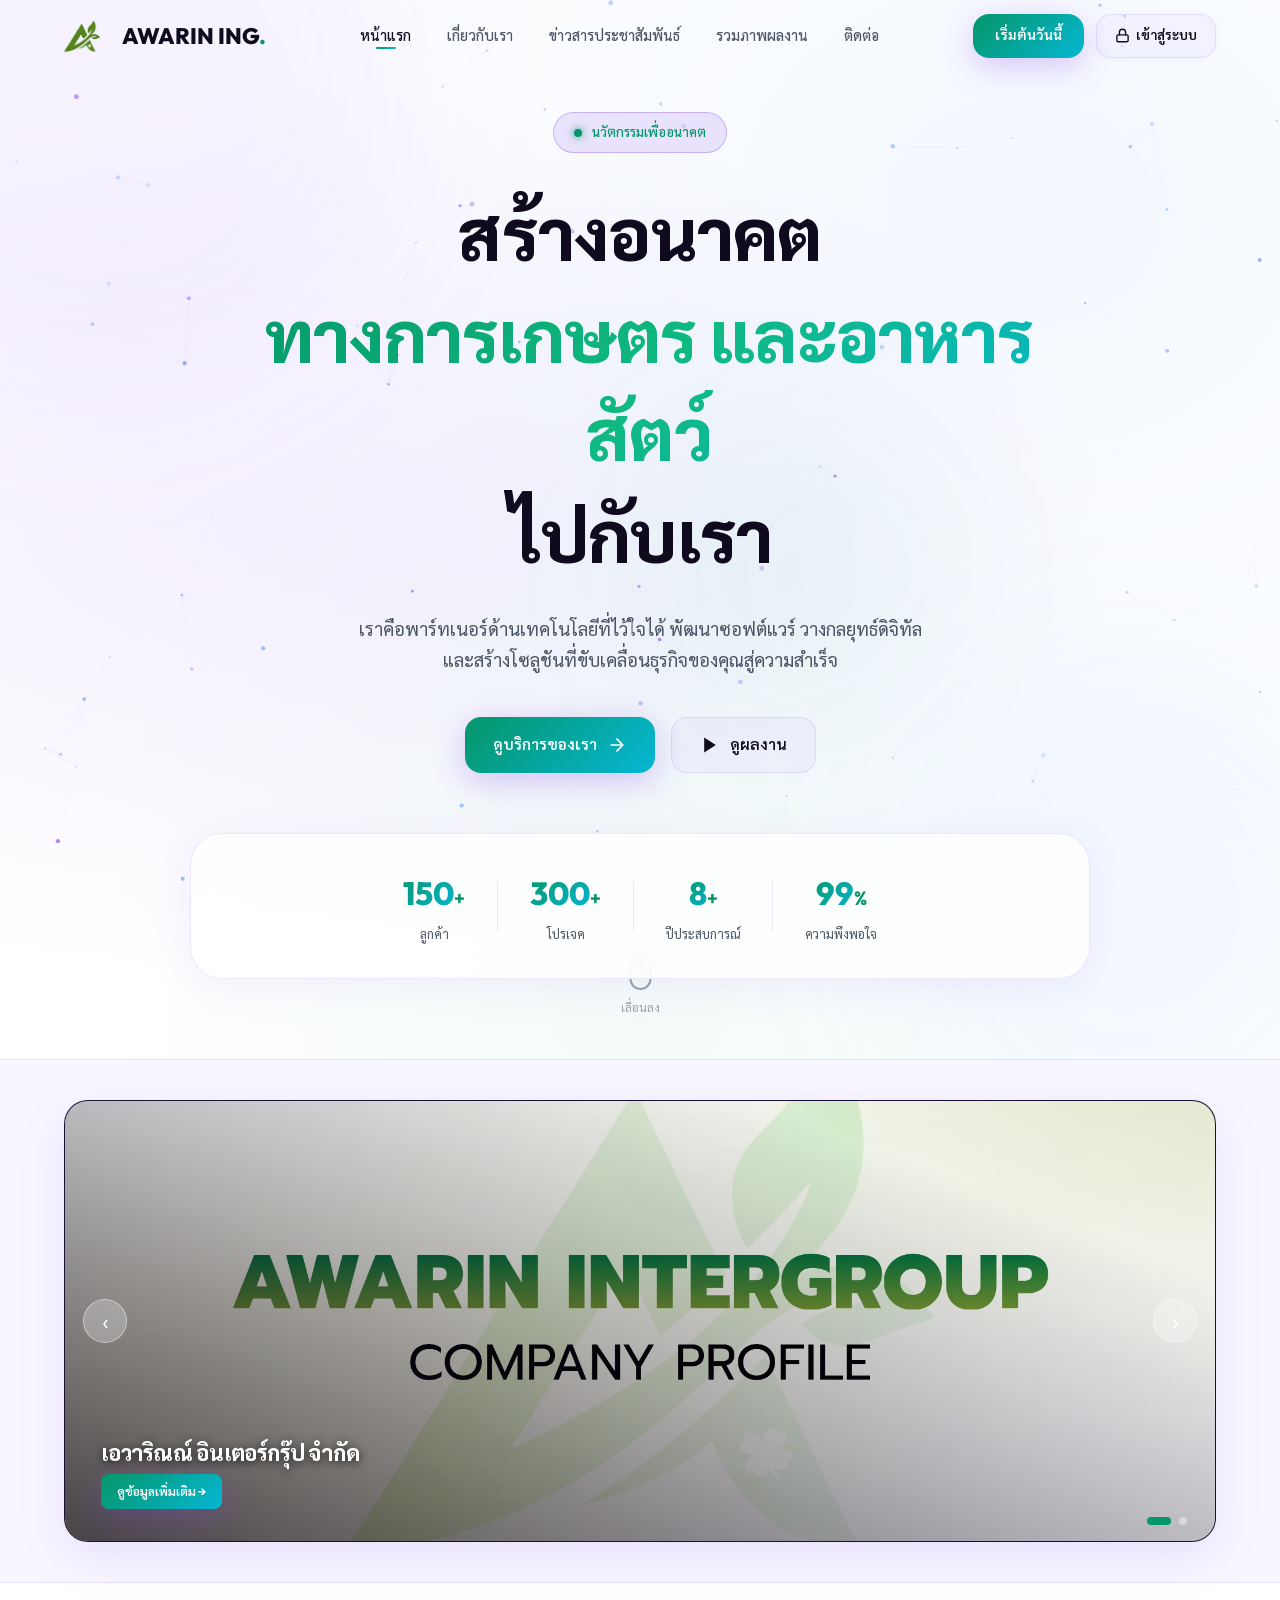
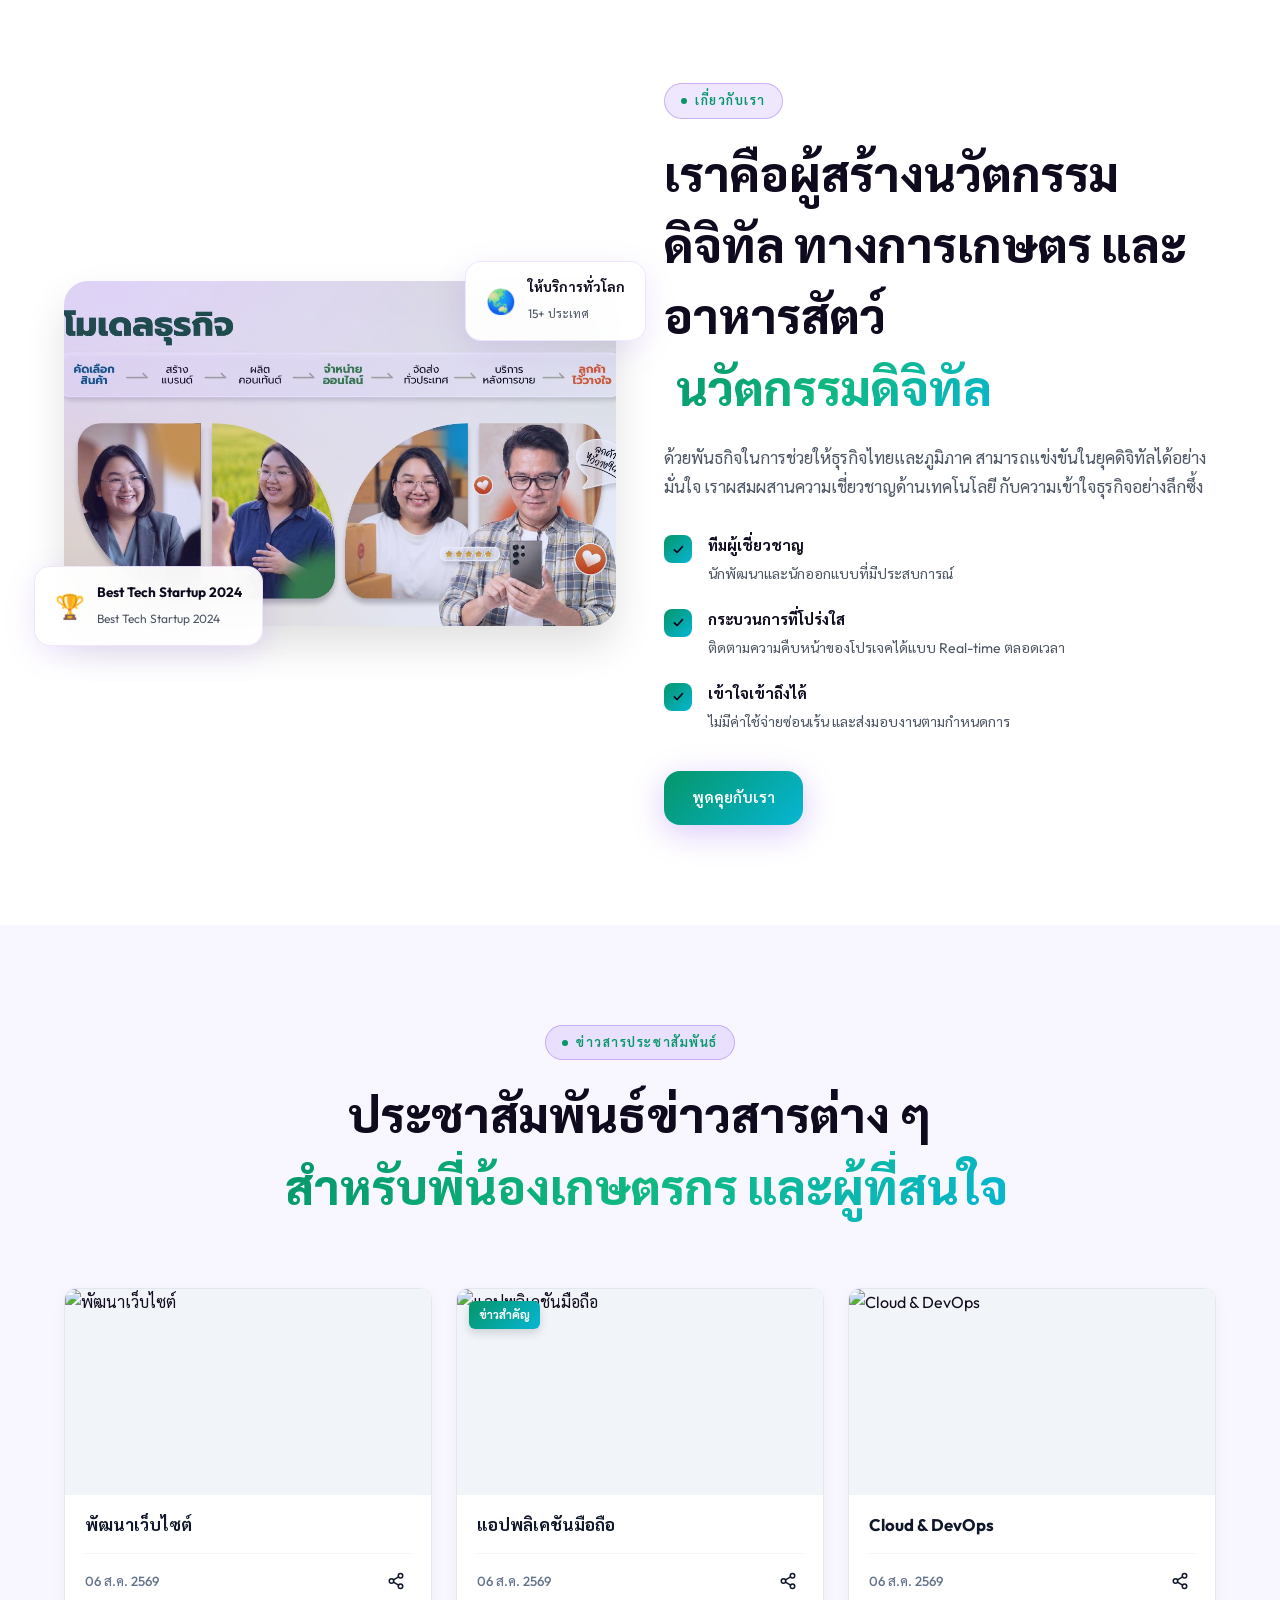
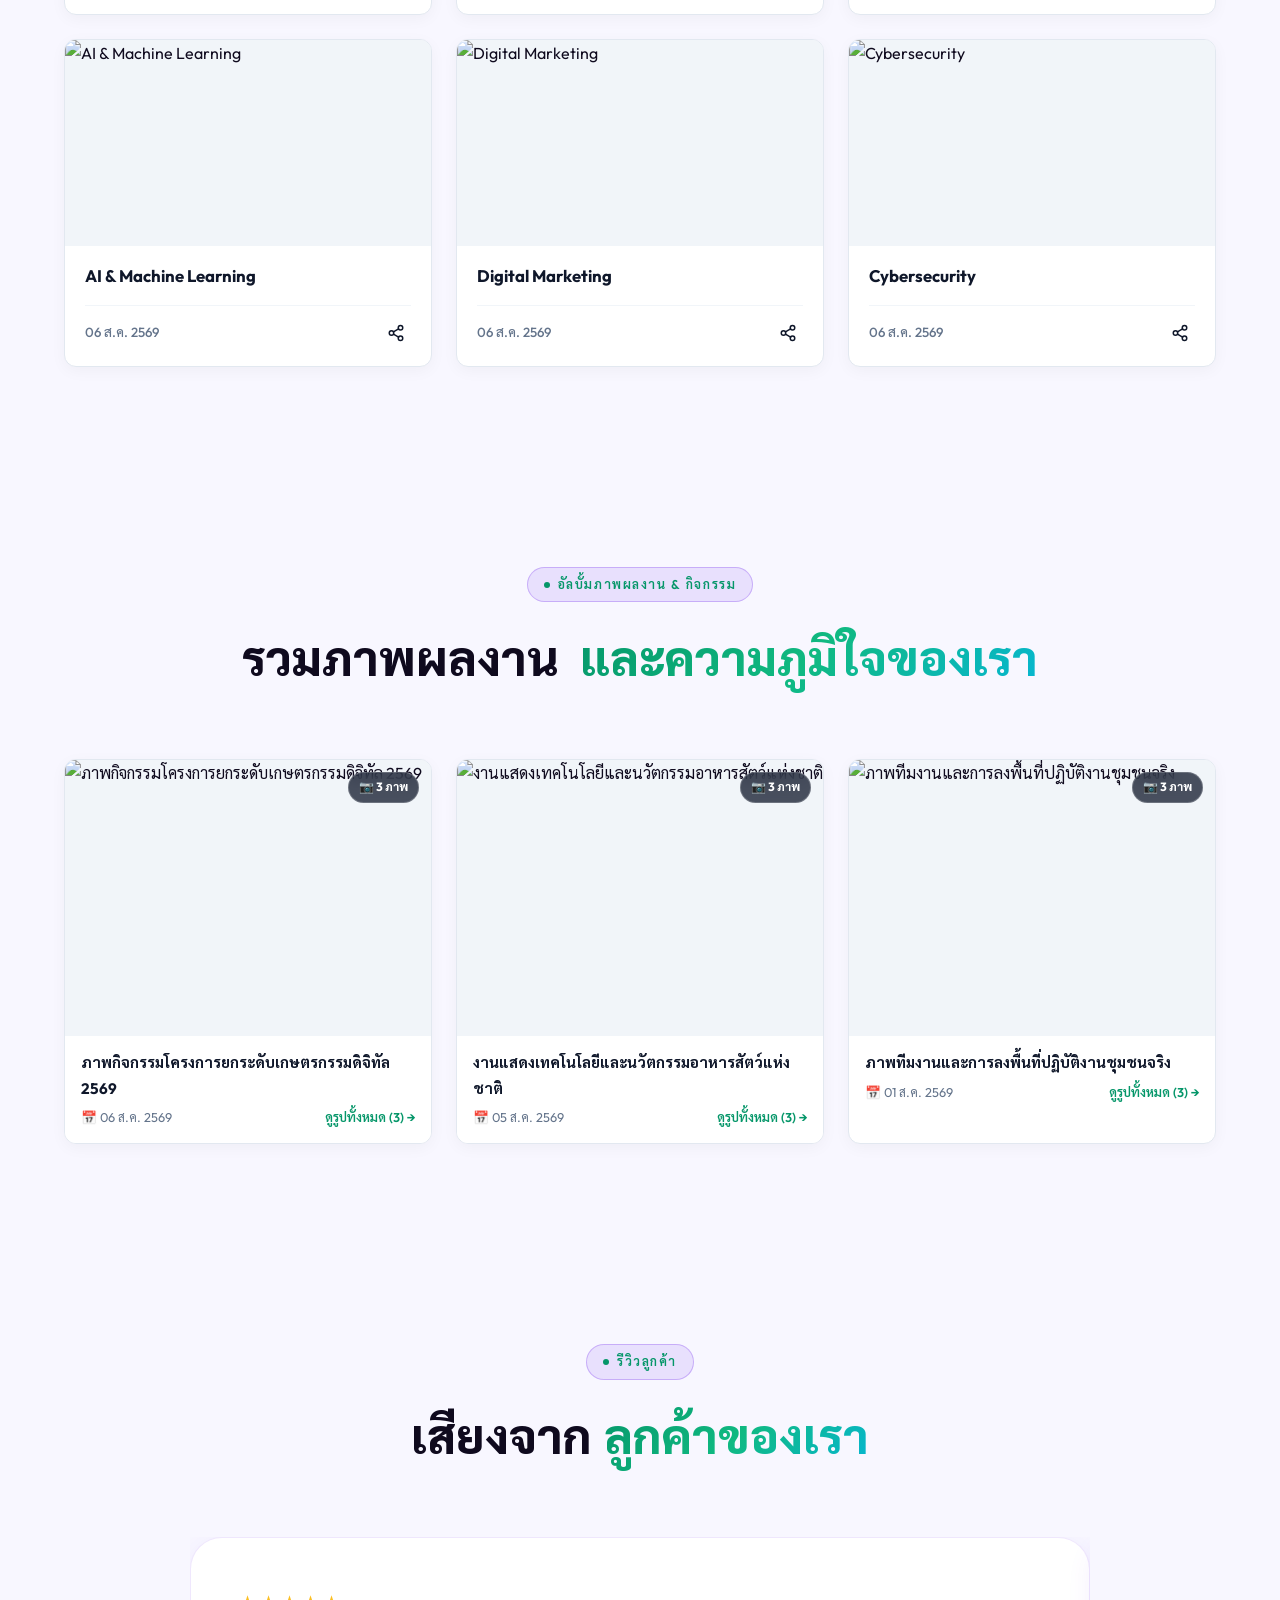
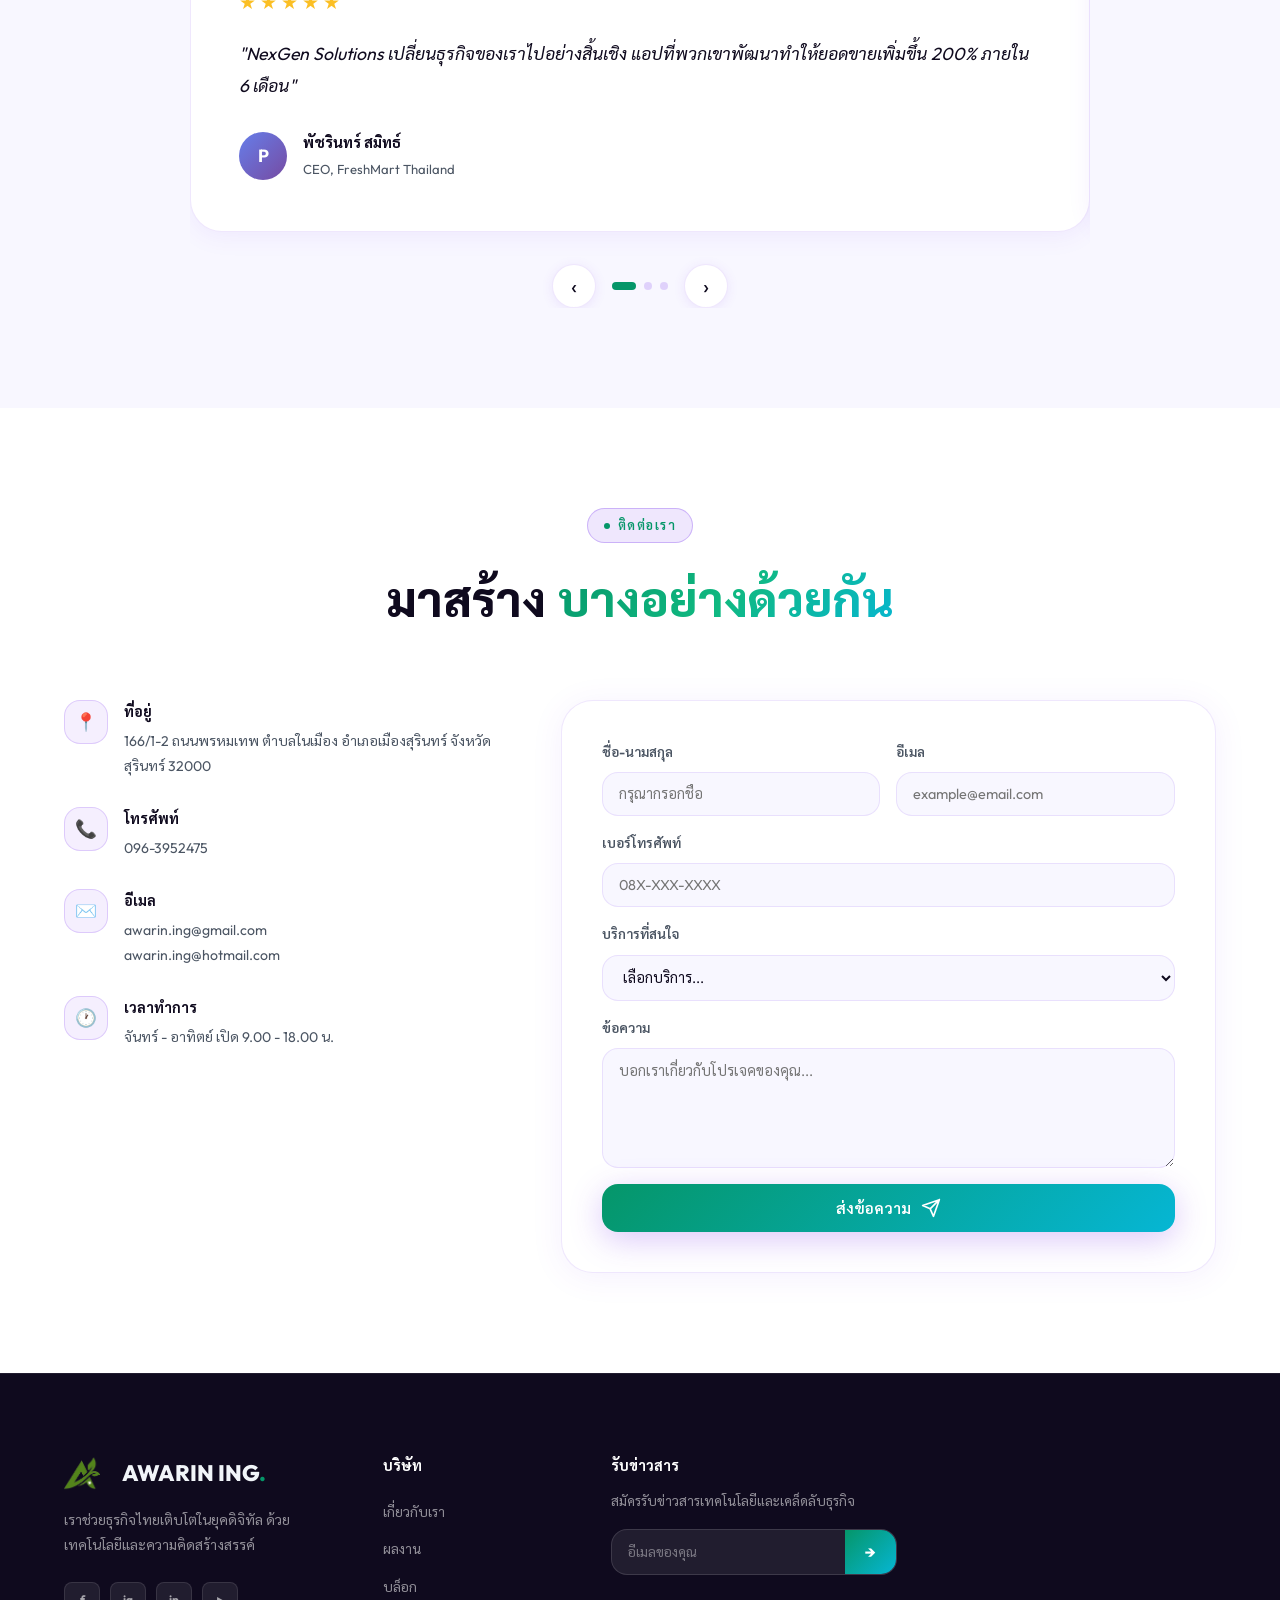
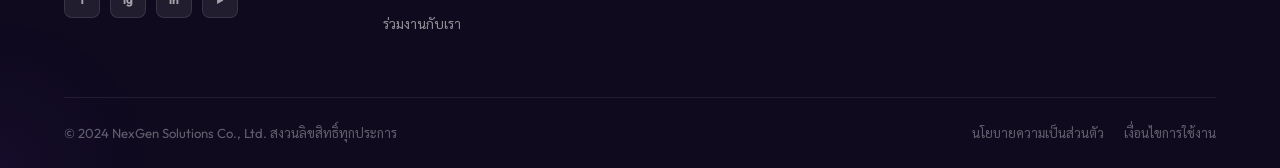
==== index.html @ ec27c539 "Support multi-photo album view on click with responsive grid and full-screen slider lightbox" ====
<!DOCTYPE html>
<html lang="th">
<head>
  <meta charset="UTF-8" />
  <meta name="viewport" content="width=device-width, initial-scale=1.0" />
  <title>NexGen Solutions | บริษัทเทคโนโลยีชั้นนำ</title>
  <meta name="description" content="NexGen Solutions — บริษัทเทคโนโลยีที่ให้บริการพัฒนาซอฟต์แวร์ ดิจิทัลมาร์เก็ตติง และโซลูชันครบวงจร" />
  <link rel="preconnect" href="https://fonts.googleapis.com">
  <link href="https://fonts.googleapis.com/css2?family=Outfit:wght@300;400;500;600;700;800;900&family=Sarabun:wght@300;400;500;600;700&display=swap" rel="stylesheet">
  <link rel="stylesheet" href="style.css" />
</head>
<body>

  <!-- ===== NAVBAR ===== -->
  <nav id="navbar" class="navbar">
    <div class="nav-container">
      <a href="#home" class="nav-logo">
        <div class="logo-icon">
          <svg viewBox="0 0 40 40" fill="none" xmlns="http://www.w3.org/2000/svg">
            <polygon points="20,2 38,11 38,29 20,38 2,29 2,11" fill="url(#logoGrad)" />
            <text x="20" y="26" text-anchor="middle" fill="white" font-size="16" font-weight="bold" font-family="Outfit">N</text>
            <defs>
              <linearGradient id="logoGrad" x1="0" y1="0" x2="1" y2="1">
                <stop offset="0%" stop-color="#7c3aed"/>
                <stop offset="100%" stop-color="#3b82f6"/>
              </linearGradient>
            </defs>
          </svg>
        </div>
        <span class="logo-text">AWARIN ING<span class="logo-accent">.</span></span>
      </a>

      <ul class="nav-links" id="navLinks">
        <li><a href="#home" class="nav-link active">หน้าแรก</a></li>
        <li><a href="#about" class="nav-link">เกี่ยวกับเรา</a></li>
        <li><a href="#services" class="nav-link">ข่าวสารประชาสัมพันธ์</a></li>
        <li><a href="#gallery" class="nav-link">รวมภาพผลงาน</a></li>
        <li><a href="#contact" class="nav-link">ติดต่อ</a></li>
      </ul>

      <div class="nav-actions">
        <a href="#contact" class="nav-cta">เริ่มต้นวันนี้</a>
        <a href="admin/login.html" class="nav-admin-btn" title="เข้าสู่ระบบหลังบ้าน">
          <svg width="15" height="15" viewBox="0 0 24 24" fill="none" stroke="currentColor" stroke-width="2.2" stroke-linecap="round" stroke-linejoin="round"><rect x="3" y="11" width="18" height="11" rx="2" ry="2"></rect><path d="M7 11V7a5 5 0 0 1 10 0v4"></path></svg>
          <span>เข้าสู่ระบบ</span>
        </a>
        <button class="hamburger" id="hamburger" aria-label="เมนู">
          <span></span><span></span><span></span>
        </button>
      </div>
    </div>
  </nav>

  <!-- ===== HERO ===== -->
  <section id="home" class="hero">
    <div class="hero-bg">
      <div class="orb orb-1"></div>
      <div class="orb orb-2"></div>
      <div class="orb orb-3"></div>
      <canvas id="particleCanvas"></canvas>
    </div>
    <div class="hero-content">
      <div class="hero-badge">
        <span class="badge-dot"></span>
        <span>นวัตกรรมเพื่ออนาคต</span>
      </div>
      <h1 class="hero-title">
        สร้างอนาคต<br/>
        <span class="gradient-text">ทางการเกษตร และอาหารสัตว์</span><br/>
        ไปกับเรา
      </h1>
      <p class="hero-subtitle">
        เราคือบริษัทจัดจำหน่ายผลิตภัณฑ์และผลิตผลทางการเกษตร และอาหารสัตว์ การวางกลยุทธ์ดิจิทัล<br/>
        และสร้างโซลูชันที่ขับเคลื่อนสู่ความสำเร็จ
      </p>
      <div class="hero-actions">
        <a href="#services" class="btn btn-primary">
          <span>ดูบริการของเรา</span>
          <svg width="20" height="20" viewBox="0 0 24 24" fill="none"><path d="M5 12h14M12 5l7 7-7 7" stroke="currentColor" stroke-width="2" stroke-linecap="round" stroke-linejoin="round"/></svg>
        </a>
        <a href="#portfolio" class="btn btn-ghost">
          <svg width="20" height="20" viewBox="0 0 24 24" fill="none"><polygon points="5 3 19 12 5 21 5 3" fill="currentColor"/></svg>
          <span>ดูผลงาน</span>
        </a>
      </div>
      <div class="hero-stats">
        <div class="stat">
          <span class="stat-num" data-target="150">0</span><span class="stat-unit">+</span>
          <span class="stat-label">ลูกค้า</span>
        </div>
        <div class="stat-divider"></div>
        <div class="stat">
          <span class="stat-num" data-target="300">0</span><span class="stat-unit">+</span>
          <span class="stat-label">โปรเจค</span>
        </div>
        <div class="stat-divider"></div>
        <div class="stat">
          <span class="stat-num" data-target="8">0</span><span class="stat-unit">+</span>
          <span class="stat-label">ปีประสบการณ์</span>
        </div>
        <div class="stat-divider"></div>
        <div class="stat">
          <span class="stat-num" data-target="99">0</span><span class="stat-unit">%</span>
          <span class="stat-label">ความพึงพอใจ</span>
        </div>
      </div>
    </div>
    <div class="hero-scroll">
      <div class="scroll-mouse">
        <div class="scroll-wheel"></div>
      </div>
      <span>เลื่อนลง</span>
    </div>
  </section>

  <!-- ===== FULL 1-COLUMN BANNER SLIDER ===== -->
  <section class="banner-slider-section" id="bannerSliderSection">
    <div class="container">
      <div class="banner-slider-wrapper">
        <div class="banner-slider-track" id="mainBannerTrack">
          <!-- Slide 1 -->
          <div class="banner-slide-item">
            <img src="tech_banner_1.jpg" alt="AI & Cloud Solutions" class="banner-slide-bg" />
            <div class="banner-slide-overlay"></div>
            <div class="banner-slide-content">
              <div class="banner-slide-badge">⚡ Highlight Solution</div>
              <h2 class="banner-slide-title">โซลูชันระบบ AI & Cloud สำหรับองค์กร</h2>
              <p class="banner-slide-desc">ยกระดับการทำงานและเพิ่มประสิทธิภาพธุรกิจยุคใหม่ ด้วยนวัตกรรมที่เหนือกว่า</p>
              <a href="#services" class="btn btn-primary">ดูข้อมูลเพิ่มเติม →</a>
            </div>
          </div>
          <!-- Slide 2 -->
          <div class="banner-slide-item">
            <img src="tech_banner_2.jpg" alt="Web & Mobile Application" class="banner-slide-bg" />
            <div class="banner-slide-overlay"></div>
            <div class="banner-slide-content">
              <div class="banner-slide-badge">🚀 Next-Gen Tech</div>
              <h2 class="banner-slide-title">พัฒนา Web & Mobile App ครบวงจร</h2>
              <p class="banner-slide-desc">ตอบโจทย์ทุกอุตสาหกรรม ส่งมอบงานตรงเวลา ปลอดภัย และเสถียรสูงสุด</p>
              <a href="#portfolio" class="btn btn-primary">ดูผลงานของเรา →</a>
            </div>
          </div>
        </div>

        <!-- Navigation Controls -->
        <button class="banner-arrow prev" id="bannerPrevBtn" aria-label="Previous">‹</button>
        <button class="banner-arrow next" id="bannerNextBtn" aria-label="Next">›</button>

        <!-- Pagination Dots -->
        <div class="banner-dots" id="bannerDots"></div>
      </div>
    </div>
  </section>

  <!-- ===== ABOUT ===== -->
  <section id="about" class="about section">
    <div class="container">
      <div class="about-grid">
        <div class="about-image-wrap" data-aos="fade-right">
          <div class="about-img-container">
            <img src="about_team.jpg" alt="ทีมงาน NexGen Solutions" class="about-img" />
            <div class="about-img-overlay"></div>
          </div>
          <div class="about-card about-card-1">
            <div class="about-card-icon">🏆</div>
            <div>
              <strong>รางวัลชนะเลิศ</strong>
              <span>Best Tech Startup 2024</span>
            </div>
          </div>
          <div class="about-card about-card-2">
            <div class="about-card-icon">🌏</div>
            <div>
              <strong>ให้บริการทั่วโลก</strong>
              <span>15+ ประเทศ</span>
            </div>
          </div>
        </div>
        <div class="about-content" data-aos="fade-left">
          <div class="section-tag">เกี่ยวกับเรา</div>
          <h2 class="section-title">เราคือผู้สร้างนวัตกรรมดิจิทัล ทางการเกษตร และอาหารสัตว์<br/><span class="gradient-text">นวัตกรรมดิจิทัล</span></h2>
          <p class="about-desc">
            ด้วยพันธกิจในการช่วยให้ธุรกิจไทยและภูมิภาค สามารถแข่งขันในยุคดิจิทัลได้อย่างมั่นใจ เราผสมผสานความเชี่ยวชาญด้านเทคโนโลยี กับความเข้าใจธุรกิจอย่างลึกซึ้ง
          </p>
          <div class="about-features">
            <div class="feature-item">
              <div class="feature-icon">✓</div>
              <div>
                <strong>ทีมผู้เชี่ยวชาญระดับโลก</strong>
                <p>นักพัฒนาและนักออกแบบที่มีประสบการณ์จากบริษัทชั้นนำ</p>
              </div>
            </div>
            <div class="feature-item">
              <div class="feature-icon">✓</div>
              <div>
                <strong>กระบวนการที่โปร่งใส</strong>
                <p>ติดตามความคืบหน้าของโปรเจคได้แบบ Real-time ตลอดเวลา</p>
              </div>
            </div>
            <div class="feature-item">
              <div class="feature-icon">✓</div>
              <div>
                <strong>ส่งงานตรงเวลา</strong>
                <p>ไม่มีค่าใช้จ่ายซ่อนเร้น และส่งมอบงานตามกำหนดการ</p>
              </div>
            </div>
          </div>
          <a href="#contact" class="btn btn-primary">พูดคุยกับเรา</a>
        </div>
      </div>
    </div>
  </section>

  <!-- ===== SERVICES ===== -->
  <section id="services" class="services section">
    <div class="container">
      <div class="section-header" data-aos="fade-up">
        <div class="section-tag">ข่าวสารประชาสัมพันธ์</div>
        <h2 class="section-title">ประชาสัมพันธ์ข่าวสารต่าง ๆ <br/><span class="gradient-text">สำหรับพี่น้องเกษตรกร และผู้ที่สนใจ</span></h2>
      </div>
      <div class="services-grid">
        <div class="service-card" data-aos="fade-up" data-delay="0">
          <div class="service-icon-wrap" style="--clr: #7c3aed">
            <svg width="32" height="32" viewBox="0 0 24 24" fill="none"><rect x="2" y="3" width="20" height="14" rx="2" stroke="currentColor" stroke-width="2"/><path d="M8 21h8M12 17v4" stroke="currentColor" stroke-width="2" stroke-linecap="round"/></svg>
          </div>
          <h3>พัฒนาเว็บไซต์</h3>
          <p>ออกแบบและพัฒนาเว็บไซต์ที่สวยงาม รวดเร็ว และใช้งานง่าย ด้วยเทคโนโลยีสมัยใหม่</p>
          <ul class="service-list">
            <li>Landing Page / Corporate Website</li>
            <li>E-Commerce Platform</li>
            <li>Web Application</li>
          </ul>
          <div class="service-arrow">→</div>
        </div>

        <div class="service-card featured" data-aos="fade-up" data-delay="100">
          <div class="service-badge">ยอดนิยม</div>
          <div class="service-icon-wrap" style="--clr: #3b82f6">
            <svg width="32" height="32" viewBox="0 0 24 24" fill="none"><rect x="5" y="2" width="14" height="20" rx="2" stroke="currentColor" stroke-width="2"/><path d="M12 18h.01" stroke="currentColor" stroke-width="2" stroke-linecap="round"/></svg>
          </div>
          <h3>แอปพลิเคชันมือถือ</h3>
          <p>พัฒนาแอปบน iOS และ Android ที่มอบประสบการณ์ผู้ใช้ที่ยอดเยี่ยมและน่าประทับใจ</p>
          <ul class="service-list">
            <li>iOS & Android Native</li>
            <li>Cross-Platform (Flutter/React Native)</li>
            <li>UI/UX Design</li>
          </ul>
          <div class="service-arrow">→</div>
        </div>

        <div class="service-card" data-aos="fade-up" data-delay="200">
          <div class="service-icon-wrap" style="--clr: #10b981">
            <svg width="32" height="32" viewBox="0 0 24 24" fill="none"><path d="M12 2L2 7l10 5 10-5-10-5zM2 17l10 5 10-5M2 12l10 5 10-5" stroke="currentColor" stroke-width="2" stroke-linecap="round" stroke-linejoin="round"/></svg>
          </div>
          <h3>Cloud & DevOps</h3>
          <p>บริหารจัดการโครงสร้างพื้นฐานบนคลาวด์ให้ระบบมีความเสถียรและพร้อมรองรับการเติบโต</p>
          <ul class="service-list">
            <li>AWS / Google Cloud / Azure</li>
            <li>CI/CD Pipeline</li>
            <li>Microservices Architecture</li>
          </ul>
          <div class="service-arrow">→</div>
        </div>

        <div class="service-card" data-aos="fade-up" data-delay="300">
          <div class="service-icon-wrap" style="--clr: #f59e0b">
            <svg width="32" height="32" viewBox="0 0 24 24" fill="none"><circle cx="12" cy="12" r="3" stroke="currentColor" stroke-width="2"/><path d="M12 1v4M12 19v4M4.22 4.22l2.83 2.83M16.95 16.95l2.83 2.83M1 12h4M19 12h4M4.22 19.78l2.83-2.83M16.95 7.05l2.83-2.83" stroke="currentColor" stroke-width="2" stroke-linecap="round"/></svg>
          </div>
          <h3>AI & Machine Learning</h3>
          <p>นำ AI มาช่วยยกระดับธุรกิจ ตั้งแต่ Chatbot อัจฉริยะไปจนถึงการวิเคราะห์ข้อมูลเชิงลึก</p>
          <ul class="service-list">
            <li>AI Chatbot & Virtual Assistant</li>
            <li>Predictive Analytics</li>
            <li>Computer Vision</li>
          </ul>
          <div class="service-arrow">→</div>
        </div>

        <div class="service-card" data-aos="fade-up" data-delay="400">
          <div class="service-icon-wrap" style="--clr: #ec4899">
            <svg width="32" height="32" viewBox="0 0 24 24" fill="none"><path d="M22 12h-4l-3 9L9 3l-3 9H2" stroke="currentColor" stroke-width="2" stroke-linecap="round" stroke-linejoin="round"/></svg>
          </div>
          <h3>Digital Marketing</h3>
          <p>วางกลยุทธ์การตลาดดิจิทัลที่ขับเคลื่อนด้วยข้อมูล เพิ่ม Traffic และ Conversion ได้จริง</p>
          <ul class="service-list">
            <li>SEO & SEM</li>
            <li>Social Media Marketing</li>
            <li>Content Strategy</li>
          </ul>
          <div class="service-arrow">→</div>
        </div>

        <div class="service-card" data-aos="fade-up" data-delay="500">
          <div class="service-icon-wrap" style="--clr: #06b6d4">
            <svg width="32" height="32" viewBox="0 0 24 24" fill="none"><path d="M12 22s8-4 8-10V5l-8-3-8 3v7c0 6 8 10 8 10z" stroke="currentColor" stroke-width="2" stroke-linecap="round" stroke-linejoin="round"/></svg>
          </div>
          <h3>Cybersecurity</h3>
          <p>ปกป้องธุรกิจจากภัยคุกคามไซเบอร์ด้วยระบบรักษาความปลอดภัยระดับองค์กร</p>
          <ul class="service-list">
            <li>Security Audit & Penetration Testing</li>
            <li>Data Encryption</li>
            <li>Compliance & Governance</li>
          </ul>
          <div class="service-arrow">→</div>
        </div>
      </div>
    </div>
  </section>

  <!-- ===== GALLERY / รวมภาพผลงาน ===== -->
  <section id="gallery" class="gallery section">
    <div class="container">
      <div class="section-header" data-aos="fade-up">
        <div class="section-tag">อัลบั้มภาพผลงาน & กิจกรรม</div>
        <h2 class="section-title">รวมภาพผลงาน&nbsp;<span class="gradient-text">และความภูมิใจของเรา</span></h2>
      </div>
      <div class="gallery-grid" id="galleryGrid">
        <!-- Dynamically populated from JS -->
      </div>
    </div>
  </section>

  <!-- ===== TESTIMONIALS ===== -->
  <section class="testimonials section">
    <div class="container">
      <div class="section-header" data-aos="fade-up">
        <div class="section-tag">รีวิวลูกค้า</div>
        <h2 class="section-title">เสียงจาก<span class="gradient-text">ลูกค้าของเรา</span></h2>
      </div>
      <div class="testimonials-slider" data-aos="fade-up">
        <div class="testimonial-track" id="testimTrack">
          <div class="testimonial-card">
            <div class="stars">★★★★★</div>
            <p>"NexGen Solutions เปลี่ยนธุรกิจของเราไปอย่างสิ้นเชิง แอปที่พวกเขาพัฒนาทำให้ยอดขายเพิ่มขึ้น 200% ภายใน 6 เดือน"</p>
            <div class="testimonial-author">
              <div class="author-avatar" style="background: linear-gradient(135deg, #667eea, #764ba2)">P</div>
              <div>
                <strong>พัชรินทร์ สมิทธ์</strong>
                <span>CEO, FreshMart Thailand</span>
              </div>
            </div>
          </div>
          <div class="testimonial-card">
            <div class="stars">★★★★★</div>
            <p>"ทีมงานมืออาชีพ เข้าใจความต้องการ ส่งงานตรงเวลา และคุณภาพเกินความคาดหมาย จะกลับมาใช้บริการอีกแน่นอน"</p>
            <div class="testimonial-author">
              <div class="author-avatar" style="background: linear-gradient(135deg, #4facfe, #00f2fe)">ธ</div>
              <div>
                <strong>ธนพล วงศ์สกุล</strong>
                <span>Director, TrueMove H Partner</span>
              </div>
            </div>
          </div>
          <div class="testimonial-card">
            <div class="stars">★★★★★</div>
            <p>"AI System ที่ NexGen ออกแบบให้ช่วยลดต้นทุนการดำเนินงานได้ถึง 40% ผลลัพธ์เกินความคาดหมายมาก"</p>
            <div class="testimonial-author">
              <div class="author-avatar" style="background: linear-gradient(135deg, #43e97b, #38f9d7)">อ</div>
              <div>
                <strong>อรุณรัตน์ ชมพูนุท</strong>
                <span>COO, MediCare Plus</span>
              </div>
            </div>
          </div>
        </div>
        <div class="slider-controls">
          <button class="slider-btn" id="prevBtn" aria-label="ก่อนหน้า">‹</button>
          <div class="slider-dots" id="sliderDots"></div>
          <button class="slider-btn" id="nextBtn" aria-label="ถัดไป">›</button>
        </div>
      </div>
    </div>
  </section>

  <!-- ===== CONTACT ===== -->
  <section id="contact" class="contact section">
    <div class="container">
      <div class="section-header" data-aos="fade-up">
        <div class="section-tag">ติดต่อเรา</div>
        <h2 class="section-title">มาสร้าง<span class="gradient-text">บางอย่างด้วยกัน</span></h2>
      </div>
      <div class="contact-grid">
        <div class="contact-info" data-aos="fade-right">
          <div class="contact-item">
            <div class="contact-icon">📍</div>
            <div>
              <strong>ที่อยู่</strong>
              <p>388 อาคาร Exchange Tower ชั้น 20<br/>ถนนสุขุมวิท แขวงคลองเตย<br/>กรุงเทพมหานคร 10110</p>
            </div>
          </div>
          <div class="contact-item">
            <div class="contact-icon">📞</div>
            <div>
              <strong>โทรศัพท์</strong>
              <p>02-123-4567<br/>082-345-6789</p>
            </div>
          </div>
          <div class="contact-item">
            <div class="contact-icon">✉️</div>
            <div>
              <strong>อีเมล</strong>
              <p>hello@nexgensolutions.co.th<br/>support@nexgensolutions.co.th</p>
            </div>
          </div>
          <div class="contact-item">
            <div class="contact-icon">🕐</div>
            <div>
              <strong>เวลาทำการ</strong>
              <p>จันทร์ – ศุกร์: 9:00 – 18:00 น.<br/>เสาร์: 9:00 – 13:00 น.</p>
            </div>
          </div>
        </div>
        <form class="contact-form" id="contactForm" data-aos="fade-left">
          <div class="form-row">
            <div class="form-group">
              <label for="name">ชื่อ-นามสกุล</label>
              <input type="text" id="name" name="name" placeholder="กรุณากรอกชื่อ" required />
            </div>
            <div class="form-group">
              <label for="email">อีเมล</label>
              <input type="email" id="email" name="email" placeholder="example@email.com" required />
            </div>
          </div>
          <div class="form-group">
            <label for="phone">เบอร์โทรศัพท์</label>
            <input type="tel" id="phone" name="phone" placeholder="08X-XXX-XXXX" />
          </div>
          <div class="form-group">
            <label for="service">บริการที่สนใจ</label>
            <select id="service" name="service">
              <option value="">เลือกบริการ...</option>
              <option>พัฒนาเว็บไซต์</option>
              <option>แอปพลิเคชันมือถือ</option>
              <option>Cloud & DevOps</option>
              <option>AI & Machine Learning</option>
              <option>Digital Marketing</option>
              <option>Cybersecurity</option>
            </select>
          </div>
          <div class="form-group">
            <label for="message">ข้อความ</label>
            <textarea id="message" name="message" rows="5" placeholder="บอกเราเกี่ยวกับโปรเจคของคุณ..." required></textarea>
          </div>
          <button type="submit" class="btn btn-primary btn-full">
            <span>ส่งข้อความ</span>
            <svg width="20" height="20" viewBox="0 0 24 24" fill="none"><path d="M22 2L11 13M22 2l-7 20-4-9-9-4 20-7z" stroke="currentColor" stroke-width="2" stroke-linecap="round" stroke-linejoin="round"/></svg>
          </button>
          <div class="form-success" id="formSuccess">
            ✅ ส่งข้อความสำเร็จ! เราจะติดต่อกลับภายใน 24 ชั่วโมง
          </div>
        </form>
      </div>
    </div>
  </section>

  <!-- ===== FOOTER ===== -->
  <footer class="footer">
    <div class="container">
      <div class="footer-grid">
        <div class="footer-brand">
          <a href="#home" class="nav-logo">
            <div class="logo-icon">
              <svg viewBox="0 0 40 40" fill="none"><polygon points="20,2 38,11 38,29 20,38 2,29 2,11" fill="url(#logoGrad2)"/><text x="20" y="26" text-anchor="middle" fill="white" font-size="16" font-weight="bold" font-family="Outfit">N</text><defs><linearGradient id="logoGrad2" x1="0" y1="0" x2="1" y2="1"><stop offset="0%" stop-color="#7c3aed"/><stop offset="100%" stop-color="#3b82f6"/></linearGradient></defs></svg>
            </div>
            <span class="logo-text">NexGen<span class="logo-accent">.</span></span>
          </a>
          <p>เราช่วยธุรกิจไทยเติบโตในยุคดิจิทัล ด้วยเทคโนโลยีและความคิดสร้างสรรค์</p>
          <div class="social-links">
            <a href="#" aria-label="Facebook" class="social-btn">f</a>
            <a href="#" aria-label="Instagram" class="social-btn">ig</a>
            <a href="#" aria-label="LinkedIn" class="social-btn">in</a>
            <a href="#" aria-label="YouTube" class="social-btn">▶</a>
          </div>
        </div>
        <div class="footer-links-col">
          <h5>บริษัท</h5>
          <ul>
            <li><a href="#about">เกี่ยวกับเรา</a></li>
            <li><a href="#portfolio">ผลงาน</a></li>
            <li><a href="#">บล็อก</a></li>
            <li><a href="#">ร่วมงานกับเรา</a></li>
          </ul>
        </div>
        <div class="footer-newsletter">
          <h5>รับข่าวสาร</h5>
          <p>สมัครรับข่าวสารเทคโนโลยีและเคล็ดลับธุรกิจ</p>
          <form class="newsletter-form" id="newsletterForm">
            <input type="email" placeholder="อีเมลของคุณ" id="newsletterEmail" required />
            <button type="submit" aria-label="สมัคร">→</button>
          </form>
        </div>
      </div>
      <div class="footer-bottom">
        <p>© 2024 NexGen Solutions Co., Ltd. สงวนลิขสิทธิ์ทุกประการ</p>
        <div class="footer-bottom-links">
          <a href="#">นโยบายความเป็นส่วนตัว</a>
          <a href="#">เงื่อนไขการใช้งาน</a>
        </div>
      </div>
    </div>
  </footer>

  <!-- Back to top -->
  <button class="back-to-top" id="backToTop" aria-label="กลับด้านบน">↑</button>

  <script src="config.js"></script>
  <script src="script.js"></script>
</body>
</html>
---- style.css ----
/* ===========================
   NEXGEN SOLUTIONS — style.css
   WHITE / LIGHT THEME
   =========================== */

/* --- CSS Variables --- */
:root {
  --bg: #ffffff;
  --bg-2: #f8f7ff;

  --surface: rgba(124,58,237,0.04);
  --surface-hover: rgba(124,58,237,0.08);
  --border: rgba(124,58,237,0.12);
  --border-hover: rgba(124,58,237,0.4);

  --primary: #7c3aed;
  --primary-light: #6d28d9;
  --accent: #2563eb;
  --accent-2: #059669;

  --text: #0f0a1e;
  --text-muted: #4b5563;
  --text-dim: #9ca3af;

  --gradient: linear-gradient(135deg, #7c3aed 0%, #3b82f6 100%);
  --gradient-text: linear-gradient(135deg, #7c3aed 0%, #3b82f6 50%, #059669 100%);

  --radius-sm: 8px;
  --radius: 16px;
  --radius-lg: 24px;
  --radius-xl: 32px;

  --shadow: 0 4px 24px rgba(124,58,237,0.1);
  --shadow-primary: 0 8px 32px rgba(124,58,237,0.28);

  --nav-h: 72px;
  --font: 'Outfit', 'Sarabun', sans-serif;
}

/* --- Reset --- */
*, *::before, *::after { box-sizing: border-box; margin: 0; padding: 0; }
html { scroll-behavior: smooth; scroll-padding-top: var(--nav-h); }
body {
  font-family: var(--font);
  background: var(--bg);
  color: var(--text);
  line-height: 1.7;
  overflow-x: hidden;
}
a { text-decoration: none; color: inherit; }
img { max-width: 100%; height: auto; display: block; }
button { cursor: pointer; border: none; background: none; font-family: var(--font); }
ul { list-style: none; }

/* --- Utilities --- */
.container { max-width: 1200px; margin: 0 auto; padding: 0 24px; }
.section { padding: 100px 0; }
.gradient-text {
  background: var(--gradient-text);
  -webkit-background-clip: text;
  -webkit-text-fill-color: transparent;
  background-clip: text;
  display: inline-block;
  padding: 4px 0;
  line-height: 1.35;
  margin-left: 0.25em;
}
.section-tag {
  display: inline-flex;
  align-items: center;
  gap: 8px;
  font-size: 0.8rem;
  font-weight: 600;
  letter-spacing: 0.12em;
  text-transform: uppercase;
  color: var(--primary-light);
  background: rgba(124,58,237,0.12);
  border: 1px solid rgba(124,58,237,0.3);
  padding: 6px 16px;
  border-radius: 100px;
  margin-bottom: 16px;
}
.section-tag::before {
  content: '';
  width: 6px; height: 6px;
  border-radius: 50%;
  background: var(--primary-light);
  animation: pulse 2s infinite;
}
.section-title {
  font-size: clamp(2rem, 4vw, 3rem);
  font-weight: 800;
  line-height: 1.48;
  margin-bottom: 16px;
  padding-top: 4px;
  padding-bottom: 4px;
}
.section-subtitle {
  color: var(--text-muted);
  font-size: 1.05rem;
  max-width: 600px;
  margin: 0 auto;
}
.section-header { text-align: center; margin-bottom: 60px; }

/* --- Buttons --- */
.btn {
  display: inline-flex;
  align-items: center;
  gap: 10px;
  padding: 14px 28px;
  border-radius: var(--radius);
  font-weight: 600;
  font-size: 0.95rem;
  font-family: var(--font);
  transition: all 0.3s cubic-bezier(0.34, 1.56, 0.64, 1);
  position: relative;
  overflow: hidden;
  cursor: pointer;
}
.btn-primary {
  background: var(--gradient);
  color: white;
  box-shadow: var(--shadow-primary);
}
.btn-primary::before {
  content: '';
  position: absolute;
  inset: 0;
  background: linear-gradient(135deg, #9d6ef7 0%, #60a5fa 100%);
  opacity: 0;
  transition: opacity 0.3s;
}
.btn-primary:hover::before { opacity: 1; }
.btn-primary:hover { transform: translateY(-3px); box-shadow: 0 16px 40px rgba(124,58,237,0.45); }
.btn-primary span, .btn-primary svg { position: relative; z-index: 1; }

.btn-ghost {
  background: var(--surface);
  color: var(--text);
  border: 1px solid var(--border);
  backdrop-filter: blur(10px);
}
.btn-ghost:hover {
  background: var(--surface-hover);
  border-color: var(--border-hover);
  transform: translateY(-3px);
}

.btn-outline-white {
  background: transparent;
  color: white;
  border: 2px solid rgba(255,255,255,0.4);
}
.btn-outline-white:hover {
  background: rgba(255,255,255,0.1);
  border-color: white;
  transform: translateY(-3px);
}
.btn-full { width: 100%; justify-content: center; }

/* ===========================
   NAVBAR
   =========================== */
.navbar {
  position: fixed;
  top: 0; left: 0; right: 0;
  z-index: 1000;
  height: var(--nav-h);
  display: flex;
  align-items: center;
  transition: all 0.4s ease;
}
.navbar.scrolled {
  background: rgba(255,255,255,0.9);
  backdrop-filter: blur(20px);
  border-bottom: 1px solid var(--border);
  box-shadow: 0 4px 32px rgba(124,58,237,0.1);
}
.nav-container {
  max-width: 1200px;
  margin: 0 auto;
  padding: 0 24px;
  width: 100%;
  display: flex;
  align-items: center;
  gap: 40px;
}
.nav-logo {
  display: flex;
  align-items: center;
  gap: 12px;
  font-weight: 800;
  font-size: 1.4rem;
  flex-shrink: 0;
}
.logo-icon { width: 36px; height: 36px; flex-shrink: 0; }
.logo-accent { color: var(--primary-light); }
.nav-links {
  display: flex;
  align-items: center;
  gap: 4px;
  flex: 1;
  justify-content: center;
}
.nav-link {
  padding: 8px 16px;
  border-radius: var(--radius-sm);
  font-weight: 500;
  font-size: 0.9rem;
  color: var(--text-muted);
  transition: all 0.2s;
  position: relative;
}
.nav-link::after {
  content: '';
  position: absolute;
  bottom: 4px; left: 50%;
  transform: translateX(-50%) scaleX(0);
  width: 20px; height: 2px;
  background: var(--gradient);
  border-radius: 2px;
  transition: transform 0.3s;
}
.nav-link:hover, .nav-link.active { color: var(--text); }
.nav-link:hover::after, .nav-link.active::after { transform: translateX(-50%) scaleX(1); }

.nav-actions {
  display: flex;
  align-items: center;
  gap: 12px;
  flex-shrink: 0;
}
.nav-cta {
  display: inline-flex;
  align-items: center;
  padding: 10px 22px;
  background: var(--gradient);
  border-radius: var(--radius);
  font-weight: 600;
  font-size: 0.88rem;
  color: white;
  transition: all 0.3s;
  box-shadow: var(--shadow-primary);
  flex-shrink: 0;
}
.nav-cta:hover { transform: translateY(-2px); box-shadow: 0 12px 30px rgba(124,58,237,0.4); }

.nav-admin-btn {
  display: inline-flex;
  align-items: center;
  gap: 6px;
  padding: 9px 18px;
  background: var(--surface);
  border: 1.5px solid var(--border);
  border-radius: var(--radius);
  font-weight: 600;
  font-size: 0.85rem;
  color: var(--text);
  transition: all 0.3s ease;
  box-shadow: 0 2px 8px rgba(0,0,0,0.04);
}
.nav-admin-btn:hover {
  background: var(--gradient);
  color: white;
  border-color: transparent;
  transform: translateY(-2px);
  box-shadow: var(--shadow-primary);
}

.hamburger {
  display: none;
  flex-direction: column;
  gap: 5px;
  padding: 8px;
  margin-left: auto;
}
.hamburger span {
  display: block;
  width: 24px; height: 2px;
  background: var(--text);
  border-radius: 2px;
  transition: all 0.3s;
}

/* ===========================
   HERO
   =========================== */
.hero {
  min-height: 100vh;
  display: flex;
  align-items: center;
  justify-content: center;
  position: relative;
  overflow: hidden;
  padding: calc(var(--nav-h) + 40px) 24px 80px;
}
.hero-bg {
  position: absolute;
  inset: 0;
  background: radial-gradient(ellipse at 20% 50%, rgba(124,58,237,0.08) 0%, transparent 60%),
              radial-gradient(ellipse at 80% 20%, rgba(59,130,246,0.06) 0%, transparent 60%),
              radial-gradient(ellipse at 50% 90%, rgba(16,185,129,0.05) 0%, transparent 60%);
}
canvas#particleCanvas { position: absolute; inset: 0; pointer-events: none; }

.orb {
  position: absolute;
  border-radius: 50%;
  filter: blur(80px);
  pointer-events: none;
  animation: orbFloat 8s ease-in-out infinite;
}
.orb-1 { width: 600px; height: 600px; background: rgba(124,58,237,0.06); top: -200px; left: -200px; }
.orb-2 { width: 500px; height: 500px; background: rgba(59,130,246,0.05); bottom: -100px; right: -100px; animation-delay: -3s; }
.orb-3 { width: 300px; height: 300px; background: rgba(16,185,129,0.04); top: 40%; left: 50%; animation-delay: -6s; }

@keyframes orbFloat {
  0%, 100% { transform: translateY(0) scale(1); }
  33% { transform: translateY(-30px) scale(1.05); }
  66% { transform: translateY(20px) scale(0.95); }
}

.hero-content {
  position: relative;
  z-index: 1;
  text-align: center;
  max-width: 900px;
}
.hero-badge {
  display: inline-flex;
  align-items: center;
  gap: 10px;
  padding: 8px 20px;
  background: rgba(124,58,237,0.12);
  border: 1px solid rgba(124,58,237,0.3);
  border-radius: 100px;
  font-size: 0.85rem;
  font-weight: 500;
  color: var(--primary-light);
  margin-bottom: 28px;
  animation: fadeInDown 0.8s ease forwards;
}
.badge-dot {
  width: 8px; height: 8px;
  background: var(--accent-2);
  border-radius: 50%;
  animation: pulse 2s infinite;
  box-shadow: 0 0 8px var(--accent-2);
}
@keyframes pulse {
  0%, 100% { opacity: 1; transform: scale(1); }
  50% { opacity: 0.6; transform: scale(0.8); }
}

.hero-title {
  font-size: clamp(2.5rem, 6vw, 4.5rem);
  font-weight: 900;
  line-height: 1.38;
  letter-spacing: -0.01em;
  margin-bottom: 24px;
  padding-top: 4px;
  padding-bottom: 4px;
  animation: fadeInUp 0.8s 0.2s ease both;
}
.hero-subtitle {
  font-size: clamp(1rem, 2vw, 1.15rem);
  color: var(--text-muted);
  max-width: 650px;
  margin: 0 auto 40px;
  animation: fadeInUp 0.8s 0.4s ease both;
}
.hero-actions {
  display: flex;
  gap: 16px;
  justify-content: center;
  flex-wrap: wrap;
  margin-bottom: 60px;
  animation: fadeInUp 0.8s 0.6s ease both;
}
.hero-stats {
  display: flex;
  align-items: center;
  justify-content: center;
  gap: 0;
  flex-wrap: wrap;
  background: rgba(255,255,255,0.8);
  backdrop-filter: blur(20px);
  border: 1px solid var(--border);
  border-radius: var(--radius-xl);
  padding: 24px 40px;
  box-shadow: 0 8px 40px rgba(124,58,237,0.08);
  animation: fadeInUp 0.8s 0.8s ease both;
}
.stat { text-align: center; padding: 8px 32px; }
.stat-num {
  font-size: 2rem;
  font-weight: 800;
  background: var(--gradient);
  -webkit-background-clip: text;
  -webkit-text-fill-color: transparent;
  background-clip: text;
}
.stat-unit { font-size: 1.2rem; font-weight: 700; color: var(--primary-light); }
.stat-label { display: block; font-size: 0.8rem; color: var(--text-muted); margin-top: 4px; }
.stat-divider { width: 1px; height: 50px; background: var(--border); }

.hero-scroll {
  position: absolute;
  bottom: 40px;
  left: 50%;
  transform: translateX(-50%);
  display: flex;
  flex-direction: column;
  align-items: center;
  gap: 8px;
  font-size: 0.75rem;
  color: var(--text-dim);
  animation: fadeIn 1s 1.2s ease both;
}
.scroll-mouse {
  width: 22px; height: 36px;
  border: 2px solid var(--text-dim);
  border-radius: 11px;
  display: flex;
  justify-content: center;
  padding-top: 6px;
}
.scroll-wheel {
  width: 4px; height: 8px;
  background: var(--text-dim);
  border-radius: 2px;
  animation: scrollDown 2s ease infinite;
}
@keyframes scrollDown {
  0% { transform: translateY(0); opacity: 1; }
  100% { transform: translateY(10px); opacity: 0; }
}

/* ===========================
   FULL 1-COLUMN BANNER SLIDER (IMAGE FOCUSED)
   =========================== */
.banner-slider-section {
  padding: 40px 0;
  background: var(--bg-2);
  border-top: 1px solid var(--border);
  border-bottom: 1px solid var(--border);
}
.banner-slider-wrapper {
  position: relative;
  width: 100%;
  border-radius: var(--radius-lg);
  overflow: hidden;
  box-shadow: 0 16px 48px rgba(124,58,237,0.12);
  border: 1px solid var(--border);
  background: #0f0a1e;
}
.banner-slider-track {
  display: flex;
  transition: transform 0.6s cubic-bezier(0.25, 1, 0.5, 1);
  width: 100%;
}
.banner-slide-item {
  min-width: 100%;
  position: relative;
  height: 440px;
  display: flex;
  align-items: flex-end;
  overflow: hidden;
  flex-shrink: 0;
}
.banner-slide-bg {
  position: absolute;
  inset: 0;
  width: 100%;
  height: 100%;
  object-fit: cover;
  z-index: 1;
  transition: transform 6s ease;
}
.banner-slide-item:hover .banner-slide-bg {
  transform: scale(1.03);
}
.banner-slide-overlay {
  position: absolute;
  inset: 0;
  background: linear-gradient(to top right, rgba(15,10,30,0.75) 0%, rgba(15,10,30,0.3) 45%, transparent 80%);
  z-index: 2;
  pointer-events: none;
}

/* Text Overlay (Bottom Left Completely Transparent Floating Text) */
.banner-slide-content {
  position: absolute;
  bottom: 32px;
  left: 36px;
  z-index: 3;
  padding: 0;
  max-width: 520px;
  color: #ffffff;
  background: transparent;
  border: none;
  box-shadow: none;
  backdrop-filter: none;
  -webkit-backdrop-filter: none;
  animation: bannerBoxIn 0.5s ease forwards;
}
@keyframes bannerBoxIn {
  from { opacity: 0; transform: translateY(10px); }
  to { opacity: 1; transform: translateY(0); }
}

.banner-slide-badge {
  display: inline-flex;
  align-items: center;
  gap: 6px;
  padding: 3px 10px;
  border-radius: 100px;
  background: rgba(124,58,237,0.4);
  border: 1px solid rgba(255,255,255,0.2);
  font-size: 0.7rem;
  font-weight: 800;
  color: #c4b5fd;
  margin-bottom: 8px;
}
.banner-slide-title {
  font-size: 1.35rem;
  font-weight: 800;
  line-height: 1.3;
  margin-bottom: 6px;
  color: #ffffff;
  letter-spacing: -0.01em;
  text-shadow: 0 2px 10px rgba(0,0,0,0.85);
}
.banner-slide-desc {
  font-size: 0.8rem;
  color: rgba(255,255,255,0.9);
  margin-bottom: 14px;
  line-height: 1.45;
  text-shadow: 0 1px 6px rgba(0,0,0,0.85);
  display: -webkit-box;
  -webkit-line-clamp: 2;
  -webkit-box-orient: vertical;
  overflow: hidden;
}
.banner-slide-content .btn-primary {
  padding: 7px 16px;
  font-size: 0.78rem;
  border-radius: 8px;
}

/* Controls */
.banner-arrow {
  position: absolute;
  top: 50%;
  transform: translateY(-50%);
  width: 44px;
  height: 44px;
  border-radius: 50%;
  background: rgba(255,255,255,0.25);
  backdrop-filter: blur(10px);
  border: 1px solid rgba(255,255,255,0.4);
  color: #ffffff;
  font-size: 1.6rem;
  font-weight: 300;
  display: flex;
  align-items: center;
  justify-content: center;
  cursor: pointer;
  z-index: 10;
  transition: all 0.3s ease;
  line-height: 1;
}
.banner-arrow:hover {
  background: var(--primary);
  border-color: var(--primary);
  transform: translateY(-50%) scale(1.1);
  box-shadow: 0 4px 20px rgba(124,58,237,0.4);
}
.banner-arrow.prev { left: 18px; }
.banner-arrow.next { right: 18px; }

.banner-dots {
  position: absolute;
  bottom: 16px;
  right: 28px;
  display: flex;
  gap: 8px;
  z-index: 10;
}
.banner-dot {
  width: 8px;
  height: 8px;
  border-radius: 100px;
  background: rgba(255,255,255,0.4);
  border: none;
  cursor: pointer;
  transition: all 0.3s ease;
}
.banner-dot.active {
  width: 24px;
  background: var(--primary);
}

@media(max-width: 768px) {
  .banner-slide-item { height: 320px; }
  .banner-slide-content { bottom: 16px; left: 16px; right: 16px; max-width: none; padding: 14px 18px; }
  .banner-slide-title { font-size: 1.15rem; }
  .banner-slide-desc { font-size: 0.75rem; margin-bottom: 10px; }
  .banner-arrow { width: 36px; height: 36px; font-size: 1.3rem; }
  .banner-dots { right: 16px; bottom: 12px; }
}

/* ===========================
   ABOUT
   =========================== */
.about { background: var(--bg); border-top: none; }
.about-grid {
  display: grid;
  grid-template-columns: 1.5fr 1fr;
  gap: 48px;
  align-items: center;
}
.about-image-wrap { position: relative; width: 100%; }
.about-img-container {
  border-radius: var(--radius-lg);
  overflow: hidden;
  position: relative;
  aspect-ratio: 16/10;
  box-shadow: 0 20px 40px rgba(0,0,0,0.12);
}
.about-img {
  width: 100%; height: 100%;
  object-fit: cover;
  transition: transform 0.6s ease;
}
.about-img-container:hover .about-img { transform: scale(1.05); }
.about-img-overlay {
  position: absolute;
  inset: 0;
  background: linear-gradient(135deg, rgba(124,58,237,0.2), rgba(59,130,246,0.1));
}
.about-card {
  position: absolute;
  display: flex;
  align-items: center;
  gap: 12px;
  background: rgba(255,255,255,0.95);
  backdrop-filter: blur(20px);
  border: 1px solid var(--border);
  border-radius: var(--radius);
  padding: 14px 20px;
  box-shadow: 0 8px 32px rgba(124,58,237,0.12);
  animation: cardFloat 4s ease-in-out infinite;
  color: var(--text);
}
.about-card-1 { bottom: -20px; left: -30px; animation-delay: 0s; }
.about-card-2 { top: -20px; right: -30px; animation-delay: -2s; }
.about-card strong { display: block; font-size: 0.85rem; }
.about-card span { font-size: 0.75rem; color: var(--text-muted); }
.about-card-icon { font-size: 1.5rem; }
@keyframes cardFloat {
  0%, 100% { transform: translateY(0); }
  50% { transform: translateY(-8px); }
}
.about-content { }
.about-desc { color: var(--text-muted); margin-bottom: 32px; font-size: 1.05rem; }
.about-features { display: flex; flex-direction: column; gap: 20px; margin-bottom: 36px; }
.feature-item { display: flex; gap: 16px; align-items: flex-start; }
.feature-icon {
  width: 28px; height: 28px;
  background: var(--gradient);
  border-radius: var(--radius-sm);
  display: flex;
  align-items: center;
  justify-content: center;
  font-weight: 700;
  font-size: 0.8rem;
  flex-shrink: 0;
  margin-top: 2px;
}
.feature-item strong { display: block; font-size: 0.95rem; margin-bottom: 4px; }
.feature-item p { color: var(--text-muted); font-size: 0.88rem; margin: 0; }

/* ===========================
   SERVICES / NEWS PR CARDS
   =========================== */
.services { background: var(--bg-2); }
.services-grid {
  display: grid;
  grid-template-columns: repeat(3, 1fr);
  gap: 24px;
}
.news-card {
  background: #ffffff;
  border: 1px solid #e2e8f0;
  border-radius: 12px;
  overflow: hidden;
  display: flex;
  flex-direction: column;
  transition: all 0.3s ease;
  cursor: pointer;
  box-shadow: 0 4px 16px rgba(0, 0, 0, 0.04);
}
.news-card:hover {
  transform: translateY(-6px);
  box-shadow: 0 20px 40px rgba(0, 0, 0, 0.1);
  border-color: #cbd5e1;
}
.news-card-img-wrap {
  position: relative;
  width: 100%;
  aspect-ratio: 16 / 9;
  background: #f1f5f9;
  overflow: hidden;
}
.news-card-img {
  width: 100%;
  height: 100%;
  object-fit: cover;
  transition: transform 0.5s ease;
}
.news-card:hover .news-card-img {
  transform: scale(1.05);
}
.news-card-badge {
  position: absolute;
  top: 12px; left: 12px;
  background: var(--gradient);
  color: white;
  font-size: 0.72rem;
  font-weight: 700;
  padding: 4px 10px;
  border-radius: 6px;
  box-shadow: 0 4px 10px rgba(0,0,0,0.15);
}
.news-card-body {
  padding: 18px 20px;
  display: flex;
  flex-direction: column;
  flex: 1;
  justify-content: space-between;
}
.news-card-title {
  font-size: 1.05rem;
  font-weight: 700;
  color: #0f172a;
  line-height: 1.45;
  margin-bottom: 16px;
  display: -webkit-box;
  -webkit-line-clamp: 2;
  -webkit-box-orient: vertical;
  overflow: hidden;
  text-overflow: ellipsis;
}
.news-card:hover .news-card-title {
  color: #7c3aed;
}
.news-card-footer {
  display: flex;
  align-items: center;
  justify-content: space-between;
  border-top: 1px solid #f1f5f9;
  padding-top: 12px;
  margin-top: auto;
}
.news-card-date {
  font-size: 0.83rem;
  color: #64748b;
  font-weight: 500;
}
.news-card-share {
  background: transparent;
  border: none;
  color: #0f172a;
  padding: 6px;
  border-radius: 50%;
  display: flex;
  align-items: center;
  justify-content: center;
  cursor: pointer;
  transition: all 0.2s;
}
.news-card-share:hover {
  background: #f1f5f9;
  color: #7c3aed;
  transform: scale(1.1);
}
.service-card {
  background: #ffffff;
  border: 1px solid var(--border);
  border-radius: var(--radius-lg);
  padding: 32px;
  position: relative;
  overflow: hidden;
  transition: all 0.4s ease;
  cursor: pointer;
  box-shadow: 0 2px 16px rgba(124,58,237,0.06);
}
.service-card::before {
  content: '';
  position: absolute;
  inset: 0;
  background: var(--gradient);
  opacity: 0;
  transition: opacity 0.4s;
}
.service-card:hover {
  transform: translateY(-8px);
  border-color: var(--border-hover);
  box-shadow: 0 24px 60px rgba(124,58,237,0.2);
}
.service-card:hover::before { opacity: 0.05; }
.service-card > * { position: relative; z-index: 1; }

.service-card.featured {
  background: linear-gradient(135deg, rgba(124,58,237,0.06) 0%, rgba(59,130,246,0.06) 100%);
  border-color: rgba(124,58,237,0.3);
}
.service-badge {
  position: absolute;
  top: 20px; right: 20px;
  background: var(--gradient);
  color: white;
  font-size: 0.7rem;
  font-weight: 700;
  padding: 4px 12px;
  border-radius: 100px;
  letter-spacing: 0.05em;
}
.service-icon-wrap {
  width: 60px; height: 60px;
  border-radius: var(--radius);
  background: color-mix(in srgb, var(--clr) 15%, transparent);
  border: 1px solid color-mix(in srgb, var(--clr) 30%, transparent);
  display: flex;
  align-items: center;
  justify-content: center;
  margin-bottom: 20px;
  color: var(--clr);
  transition: all 0.3s;
}
.service-card:hover .service-icon-wrap {
  background: var(--clr);
  color: white;
  transform: scale(1.1) rotate(5deg);
}
.service-card h3 { font-size: 1.2rem; font-weight: 700; margin-bottom: 12px; }
.service-card p { color: var(--text-muted); font-size: 0.9rem; margin-bottom: 16px; }
.service-list { display: flex; flex-direction: column; gap: 6px; }
.service-list li {
  font-size: 0.82rem;
  color: var(--text-muted);
  padding-left: 14px;
  position: relative;
}
.service-list li::before {
  content: '✦';
  position: absolute;
  left: 0;
  color: var(--primary);
  font-size: 0.6rem;
  top: 3px;
}
.service-arrow {
  position: absolute;
  bottom: 28px; right: 28px;
  font-size: 1.2rem;
  color: var(--primary);
  opacity: 0;
  transform: translateX(-8px);
  transition: all 0.3s;
}
.service-card:hover .service-arrow { opacity: 1; transform: translateX(0); }

/* ===========================
   PORTFOLIO
   =========================== */
.portfolio { background: var(--bg); }
.portfolio-filter {
  display: flex;
  gap: 12px;
  justify-content: center;
  margin-bottom: 40px;
  flex-wrap: wrap;
}
.filter-btn {
  padding: 8px 24px;
  border-radius: 100px;
  border: 1px solid var(--border);
  background: #ffffff;
  color: var(--text-muted);
  font-size: 0.88rem;
  font-weight: 500;
  font-family: var(--font);
  transition: all 0.3s;
  box-shadow: 0 2px 8px rgba(124,58,237,0.06);
}
.filter-btn:hover, .filter-btn.active {
  background: var(--gradient);
  border-color: transparent;
  color: white;
  transform: translateY(-2px);
}
.portfolio-grid {
  display: grid;
  grid-template-columns: repeat(3, 1fr);
  grid-template-rows: auto;
  gap: 20px;
}
.portfolio-item { border-radius: var(--radius-lg); overflow: hidden; position: relative; }
.portfolio-item.large { grid-column: span 2; }
.portfolio-img {
  width: 100%;
  aspect-ratio: 1;
  position: relative;
  display: flex;
  align-items: center;
  justify-content: center;
  transition: transform 0.4s ease;
}
.portfolio-item.large .portfolio-img { aspect-ratio: 2/1; }
.p-icon { font-size: 4rem; opacity: 0.8; transition: all 0.4s; }
.portfolio-overlay {
  position: absolute;
  inset: 0;
  background: rgba(0,0,0,0.75);
  display: flex;
  flex-direction: column;
  align-items: center;
  justify-content: center;
  gap: 8px;
  opacity: 0;
  transition: opacity 0.4s;
  padding: 24px;
  text-align: center;
}
.portfolio-item:hover .portfolio-overlay { opacity: 1; }
.portfolio-item:hover .p-icon { transform: scale(1.2) rotate(10deg); }
.portfolio-overlay h4 { font-size: 1.2rem; font-weight: 700; }
.portfolio-overlay p { font-size: 0.82rem; color: rgba(255,255,255,0.7); }
.portfolio-link {
  margin-top: 8px;
  padding: 8px 20px;
  background: white;
  color: #0a0f1e;
  border-radius: var(--radius-sm);
  font-size: 0.82rem;
  font-weight: 700;
  transition: all 0.2s;
}
.portfolio-link:hover { background: var(--primary-light); color: white; }

/* ===========================
   PROCESS
   =========================== */
.process { background: var(--bg-2); }
.process-steps {
  display: flex;
  align-items: flex-start;
  gap: 0;
  justify-content: center;
}
.process-step {
  flex: 1;
  text-align: center;
  padding: 32px 24px;
  max-width: 240px;
}
.step-num {
  font-size: 0.7rem;
  font-weight: 800;
  letter-spacing: 0.1em;
  color: var(--primary);
  margin-bottom: 16px;
}
.step-icon {
  font-size: 2.5rem;
  margin-bottom: 16px;
  display: block;
  animation: stepBounce 3s ease-in-out infinite;
}
.process-step:nth-child(3) .step-icon { animation-delay: -1s; }
.process-step:nth-child(5) .step-icon { animation-delay: -2s; }
.process-step:nth-child(7) .step-icon { animation-delay: -0.5s; }
@keyframes stepBounce {
  0%, 100% { transform: translateY(0); }
  50% { transform: translateY(-6px); }
}
.process-step h3 { font-size: 1rem; font-weight: 700; margin-bottom: 10px; }
.process-step p { font-size: 0.85rem; color: var(--text-muted); }
.process-connector {
  flex-shrink: 0;
  width: 60px;
  height: 2px;
  background: linear-gradient(90deg, var(--primary), var(--accent));
  margin-top: 80px;
  position: relative;
}
.process-connector::after {
  content: '▶';
  position: absolute;
  right: -10px; top: -9px;
  color: var(--accent);
  font-size: 0.7rem;
}

/* ===========================
   TEAM
   =========================== */
.team { background: var(--bg); }
.team-grid { display: grid; grid-template-columns: repeat(4, 1fr); gap: 24px; }
.team-card {
  background: #ffffff;
  border: 1px solid var(--border);
  border-radius: var(--radius-lg);
  padding: 32px 24px;
  text-align: center;
  transition: all 0.4s;
  box-shadow: 0 2px 16px rgba(124,58,237,0.06);
}
.team-card:hover {
  transform: translateY(-8px);
  border-color: var(--border-hover);
  box-shadow: 0 20px 50px rgba(124,58,237,0.15);
}
.team-avatar {
  width: 80px; height: 80px;
  border-radius: 50%;
  display: flex;
  align-items: center;
  justify-content: center;
  font-size: 2rem;
  font-weight: 800;
  color: white;
  margin: 0 auto 16px;
  box-shadow: 0 8px 24px rgba(0,0,0,0.3);
  transition: transform 0.3s;
}
.team-card:hover .team-avatar { transform: scale(1.1) rotate(5deg); }
.team-card h4 { font-size: 1rem; font-weight: 700; margin-bottom: 6px; }
.team-role { font-size: 0.8rem; color: var(--primary-light); font-weight: 600; margin-bottom: 12px; }
.team-bio { font-size: 0.82rem; color: var(--text-muted); margin-bottom: 16px; }
.team-socials { display: flex; gap: 8px; justify-content: center; }
.team-socials a {
  width: 32px; height: 32px;
  border-radius: var(--radius-sm);
  background: var(--bg-2);
  border: 1px solid var(--border);
  display: flex;
  align-items: center;
  justify-content: center;
  font-size: 0.75rem;
  font-weight: 700;
  transition: all 0.2s;
  color: var(--text);
}
.team-socials a:hover {
  background: var(--gradient);
  border-color: transparent;
  color: white;
  transform: translateY(-2px);
}

/* ===========================
   TESTIMONIALS
   =========================== */
.testimonials { background: var(--bg-2); }
.testimonials-slider { max-width: 900px; margin: 0 auto; overflow: hidden; }
.testimonial-track { display: flex; transition: transform 0.5s cubic-bezier(0.4, 0, 0.2, 1); }
.testimonial-card {
  min-width: 100%;
  background: #ffffff;
  border: 1px solid var(--border);
  border-radius: var(--radius-xl);
  padding: 48px;
  box-shadow: 0 4px 24px rgba(124,58,237,0.08);
}
.stars { font-size: 1.2rem; color: #fbbf24; margin-bottom: 20px; letter-spacing: 4px; }
.testimonial-card > p {
  font-size: 1.1rem;
  line-height: 1.8;
  color: var(--text);
  font-style: italic;
  margin-bottom: 28px;
}
.testimonial-author { display: flex; align-items: center; gap: 16px; }
.author-avatar {
  width: 48px; height: 48px;
  border-radius: 50%;
  display: flex;
  align-items: center;
  justify-content: center;
  font-weight: 700;
  font-size: 1.1rem;
  color: white;
  flex-shrink: 0;
}
.testimonial-author strong { display: block; font-size: 0.95rem; }
.testimonial-author span { font-size: 0.82rem; color: var(--text-muted); }
.slider-controls {
  display: flex;
  align-items: center;
  justify-content: center;
  gap: 16px;
  margin-top: 32px;
}
.slider-btn {
  width: 44px; height: 44px;
  border-radius: 50%;
  background: #ffffff;
  border: 1px solid var(--border);
  color: var(--text);
  font-size: 1.4rem;
  display: flex;
  align-items: center;
  justify-content: center;
  transition: all 0.2s;
  font-family: var(--font);
  box-shadow: 0 2px 12px rgba(124,58,237,0.1);
}
.slider-btn:hover { background: var(--gradient); border-color: transparent; }
.slider-dots { display: flex; gap: 8px; }
.dot {
  width: 8px; height: 8px;
  border-radius: 50%;
  background: rgba(124,58,237,0.2);
  transition: all 0.3s;
  cursor: pointer;
}
.dot.active { background: var(--primary); width: 24px; border-radius: 4px; }

/* ===========================
   CTA BANNER
   =========================== */
.cta-banner {
  padding: 100px 24px;
  background: linear-gradient(135deg, #7c3aed 0%, #3b82f6 100%);
  position: relative;
  overflow: hidden;
  text-align: center;
}
.cta-banner .orb-1 { width: 400px; height: 400px; background: rgba(255,255,255,0.1); top: -100px; left: -100px; }
.cta-banner .orb-2 { width: 300px; height: 300px; background: rgba(255,255,255,0.08); bottom: -100px; right: -50px; }
.cta-content { position: relative; z-index: 1; }
.cta-content h2 { font-size: clamp(1.8rem, 4vw, 3rem); font-weight: 800; margin-bottom: 16px; color: #fff; }
.cta-content h2 .gradient-text { background: linear-gradient(135deg, #fde68a, #fbbf24); -webkit-background-clip: text; -webkit-text-fill-color: transparent; background-clip: text; }
.cta-content p { color: rgba(255,255,255,0.85); font-size: 1.05rem; margin-bottom: 36px; }
.cta-actions { display: flex; gap: 16px; justify-content: center; flex-wrap: wrap; }

/* ===========================
   CONTACT
   =========================== */
.contact { background: var(--bg); }
.contact-grid {
  display: grid;
  grid-template-columns: 1fr 1.5fr;
  gap: 60px;
  align-items: start;
}
.contact-info { display: flex; flex-direction: column; gap: 28px; }
.contact-item { display: flex; gap: 16px; align-items: flex-start; }
.contact-icon {
  width: 44px; height: 44px;
  background: rgba(124,58,237,0.08);
  border: 1px solid rgba(124,58,237,0.2);
  border-radius: var(--radius);
  display: flex;
  align-items: center;
  justify-content: center;
  font-size: 1.1rem;
  flex-shrink: 0;
}
.contact-item strong { display: block; font-size: 0.9rem; margin-bottom: 4px; }
.contact-item p { color: var(--text-muted); font-size: 0.88rem; margin: 0; line-height: 1.8; }

.contact-form {
  background: #ffffff;
  border: 1px solid var(--border);
  border-radius: var(--radius-xl);
  padding: 40px;
  box-shadow: 0 4px 32px rgba(124,58,237,0.08);
}
.form-row { display: grid; grid-template-columns: 1fr 1fr; gap: 16px; }
.form-group { display: flex; flex-direction: column; gap: 8px; margin-bottom: 16px; }
.form-group label { font-size: 0.85rem; font-weight: 600; color: var(--text-muted); }
.form-group input,
.form-group select,
.form-group textarea {
  background: var(--bg-2);
  border: 1px solid var(--border);
  border-radius: var(--radius);
  padding: 12px 16px;
  color: var(--text);
  font-family: var(--font);
  font-size: 0.9rem;
  transition: all 0.2s;
  outline: none;
  width: 100%;
}
.form-group input:focus,
.form-group select:focus,
.form-group textarea:focus {
  border-color: var(--primary);
  background: rgba(124,58,237,0.06);
  box-shadow: 0 0 0 3px rgba(124,58,237,0.1);
}
.form-group select option { background: #ffffff; color: var(--text); }
.form-group textarea { resize: vertical; min-height: 120px; }
.form-success {
  display: none;
  text-align: center;
  padding: 16px;
  background: rgba(16,185,129,0.1);
  border: 1px solid rgba(16,185,129,0.3);
  border-radius: var(--radius);
  color: var(--accent-2);
  font-size: 0.9rem;
  font-weight: 600;
  margin-top: 16px;
}
.form-success.show { display: block; animation: fadeIn 0.4s ease; }

/* ===========================
   FOOTER
   =========================== */
.footer {
  background: #0f0a1e;
  border-top: 1px solid rgba(255,255,255,0.08);
  padding: 80px 0 0;
  color: #f1f5f9;
}
.footer-grid {
  display: grid;
  grid-template-columns: 1.5fr 1fr 1fr 1.5fr;
  gap: 48px;
  margin-bottom: 60px;
}
.footer-brand .nav-logo { margin-bottom: 16px; }
.footer-brand p { font-size: 0.88rem; color: rgba(255,255,255,0.55); margin-bottom: 24px; line-height: 1.8; }
.social-links { display: flex; gap: 10px; }
.social-btn {
  width: 36px; height: 36px;
  background: rgba(255,255,255,0.08);
  border: 1px solid rgba(255,255,255,0.1);
  border-radius: var(--radius-sm);
  display: flex;
  align-items: center;
  justify-content: center;
  font-size: 0.75rem;
  font-weight: 700;
  transition: all 0.2s;
  color: rgba(255,255,255,0.6);
}
.social-btn:hover {
  background: var(--gradient);
  border-color: transparent;
  color: white;
  transform: translateY(-3px);
}
.footer-links-col h5 { font-size: 0.9rem; font-weight: 700; margin-bottom: 20px; color: #fff; }
.footer-links-col ul { display: flex; flex-direction: column; gap: 10px; }
.footer-links-col a { font-size: 0.85rem; color: rgba(255,255,255,0.55); transition: color 0.2s; }
.footer-links-col a:hover { color: #fff; }
.footer-newsletter h5 { font-size: 0.9rem; font-weight: 700; margin-bottom: 12px; color: #fff; }
.footer-newsletter p { font-size: 0.85rem; color: rgba(255,255,255,0.55); margin-bottom: 16px; }
.newsletter-form {
  display: flex;
  background: rgba(255,255,255,0.08);
  border: 1px solid rgba(255,255,255,0.12);
  border-radius: var(--radius);
  overflow: hidden;
  transition: border-color 0.2s;
}
.newsletter-form:focus-within { border-color: var(--primary-light); }
.newsletter-form input {
  flex: 1;
  background: none;
  border: none;
  padding: 12px 16px;
  color: #fff;
  font-family: var(--font);
  font-size: 0.85rem;
  outline: none;
}
.newsletter-form input::placeholder { color: rgba(255,255,255,0.4); }
.newsletter-form button {
  background: var(--gradient);
  color: white;
  padding: 12px 20px;
  font-size: 1rem;
  font-weight: 700;
  transition: all 0.2s;
}
.newsletter-form button:hover { opacity: 0.9; }
.footer-bottom {
  border-top: 1px solid rgba(255,255,255,0.08);
  padding: 24px 0;
  display: flex;
  align-items: center;
  justify-content: space-between;
  font-size: 0.82rem;
  color: rgba(255,255,255,0.35);
  flex-wrap: wrap;
  gap: 12px;
}
.footer-bottom-links { display: flex; gap: 20px; }
.footer-bottom-links a { color: rgba(255,255,255,0.35); transition: color 0.2s; }
.footer-bottom-links a:hover { color: rgba(255,255,255,0.8); }

/* ===========================
   BACK TO TOP
   =========================== */
.back-to-top {
  position: fixed;
  bottom: 32px; right: 32px;
  width: 48px; height: 48px;
  background: var(--gradient);
  color: white;
  border-radius: 50%;
  font-size: 1.1rem;
  display: flex;
  align-items: center;
  justify-content: center;
  box-shadow: var(--shadow-primary);
  transition: all 0.3s;
  opacity: 0;
  transform: translateY(20px);
  pointer-events: none;
  z-index: 999;
}
.back-to-top.visible { opacity: 1; transform: translateY(0); pointer-events: all; }
.back-to-top:hover { transform: translateY(-4px); box-shadow: 0 16px 40px rgba(124,58,237,0.5); }

/* ===========================
   ANIMATIONS
   =========================== */
@keyframes fadeInDown { from { opacity: 0; transform: translateY(-20px); } to { opacity: 1; transform: translateY(0); } }
@keyframes fadeInUp { from { opacity: 0; transform: translateY(30px); } to { opacity: 1; transform: translateY(0); } }
@keyframes fadeIn { from { opacity: 0; } to { opacity: 1; } }

[data-aos] { opacity: 0; transform: translateY(30px); transition: opacity 0.7s ease, transform 0.7s ease; }
[data-aos="fade-right"] { transform: translateX(-40px); }
[data-aos="fade-left"] { transform: translateX(40px); }
[data-aos="zoom-in"] { transform: scale(0.9) translateY(0); }
[data-aos].animate { opacity: 1; transform: translateY(0) translateX(0) scale(1); }

/* ===========================
   RESPONSIVE
   =========================== */
@media (max-width: 1024px) {
  .services-grid { grid-template-columns: repeat(2, 1fr); }
  .team-grid { grid-template-columns: repeat(2, 1fr); }
  .footer-grid { grid-template-columns: repeat(2, 1fr); }
  .portfolio-grid { grid-template-columns: repeat(2, 1fr); }
  .portfolio-item.large { grid-column: span 2; }
}
@media (max-width: 768px) {
  .section { padding: 70px 0; }
  .nav-links, .nav-cta { display: none; }
  .hamburger { display: flex; }
  .nav-links.open {
    display: flex;
    flex-direction: column;
    position: fixed;
    inset: var(--nav-h) 0 0 0;
    background: rgba(255,255,255,0.98);
    backdrop-filter: blur(30px);
    justify-content: center;
    align-items: center;
    gap: 32px;
    z-index: 999;
  }
  .nav-links.open .nav-link { font-size: 1.4rem; }
  .about-grid { grid-template-columns: 1fr; gap: 40px; }
  .about-card-1 { left: 0; bottom: -10px; }
  .about-card-2 { right: 0; top: -10px; }
  .services-grid { grid-template-columns: 1fr; }
  .portfolio-grid { grid-template-columns: 1fr; }
  .portfolio-item.large { grid-column: span 1; }
  .process-steps { flex-direction: column; align-items: center; }
  .process-connector { width: 2px; height: 40px; margin: 0; }
  .process-connector::after { content: '▼'; right: -8px; top: auto; bottom: -10px; }
  .team-grid { grid-template-columns: repeat(2, 1fr); }
  .contact-grid { grid-template-columns: 1fr; }
  .footer-grid { grid-template-columns: 1fr 1fr; }
  .form-row { grid-template-columns: 1fr; }
  .hero-stats { gap: 0; padding: 20px; }
  .stat { padding: 8px 16px; }
  .stat-divider { height: 40px; }
}

/* ===========================
   NEWS DETAIL MODAL
   =========================== */
.news-detail-overlay {
  position: fixed;
  inset: 0;
  z-index: 2000;
  background: rgba(15, 10, 30, 0.7);
  backdrop-filter: blur(12px);
  display: flex;
  align-items: center;
  justify-content: center;
  padding: 24px;
  opacity: 0;
  pointer-events: none;
  transition: all 0.35s cubic-bezier(0.34, 1.56, 0.64, 1);
}
.news-detail-overlay.show {
  opacity: 1;
  pointer-events: all;
}
.news-detail-card {
  background: #ffffff;
  color: #0f0a1e;
  border: 1px solid #e2e8f0;
  border-radius: var(--radius-lg);
  width: 100%;
  max-width: 760px;
  max-height: 90vh;
  overflow-y: auto;
  box-shadow: 0 25px 70px rgba(0, 0, 0, 0.35);
  position: relative;
  padding: 36px 40px;
  transform: scale(0.92) translateY(20px);
  transition: transform 0.35s cubic-bezier(0.34, 1.56, 0.64, 1);
}
.news-detail-overlay.show .news-detail-card {
  transform: scale(1) translateY(0);
}
.news-detail-close {
  position: absolute;
  top: 20px; right: 20px;
  width: 40px; height: 40px;
  border-radius: 50%;
  background: #f1f5f9;
  border: 1px solid #cbd5e1;
  font-size: 1.2rem;
  color: #475569;
  display: flex;
  align-items: center;
  justify-content: center;
  cursor: pointer;
  transition: all 0.2s;
}
.news-detail-close:hover {
  background: var(--primary);
  color: white;
  transform: rotate(90deg);
}
.news-detail-header {
  margin-bottom: 24px;
}
.news-detail-tag {
  display: inline-block;
  padding: 5px 14px;
  border-radius: 100px;
  background: rgba(124, 58, 237, 0.12);
  color: #7c3aed;
  font-size: 0.8rem;
  font-weight: 700;
  margin-right: 12px;
}
.news-detail-date {
  font-size: 0.85rem;
  color: #64748b;
  font-weight: 600;
}
.news-detail-title {
  font-size: clamp(1.4rem, 3vw, 2rem);
  font-weight: 800;
  color: #0f0a1e;
  line-height: 1.4;
  margin-top: 12px;
}
.news-detail-img-box {
  border-radius: var(--radius);
  overflow: hidden;
  margin-bottom: 24px;
  box-shadow: 0 12px 30px rgba(0,0,0,0.12);
  max-height: 400px;
}
.news-detail-img {
  width: 100%;
  height: 100%;
  object-fit: cover;
}
.news-detail-text {
  color: #334155;
  line-height: 1.8;
  font-size: 0.98rem;
  margin-bottom: 24px;
}
.news-full-body {
  background: #f8fafc;
  border-left: 4px solid #7c3aed;
  border-radius: 0 var(--radius) var(--radius) 0;
  padding: 16px 20px;
  margin-top: 16px;
  color: #1e293b;
  font-size: 0.95rem;
  line-height: 1.8;
}
.news-detail-highlights {
  background: #f8fafc;
  border: 1.5px dashed #cbd5e1;
  border-radius: var(--radius);
  padding: 20px;
  margin-bottom: 24px;
}
.news-detail-highlights h4 {
  font-size: 0.95rem;
  color: #7c3aed;
  margin-bottom: 10px;
  font-weight: 700;
}
.news-detail-highlights ul {
  display: flex;
  flex-direction: column;
  gap: 8px;
}
.news-detail-highlights li {
  font-size: 0.9rem;
  color: #334155;
}
.news-detail-pdf-box {
  display: flex;
  align-items: center;
  gap: 16px;
  background: #f0f9ff;
  border: 1.5px solid #bae6fd;
  border-radius: var(--radius);
  padding: 18px 24px;
  margin-top: 24px;
}
.pdf-icon {
  font-size: 2.2rem;
  flex-shrink: 0;
}
.pdf-info {
  flex: 1;
  display: flex;
  flex-direction: column;
  gap: 2px;
}
.pdf-info strong {
  font-size: 0.95rem;
  color: #0369a1;
}
.pdf-info span {
  font-size: 0.82rem;
  color: #475569;
}
.btn-download-pdf {
  display: inline-flex;
  align-items: center;
  gap: 8px;
  padding: 10px 20px;
  background: var(--gradient);
  color: white;
  border-radius: var(--radius-sm);
  font-weight: 700;
  font-size: 0.88rem;
  text-decoration: none;
  transition: all 0.25s;
  box-shadow: var(--shadow-primary);
  flex-shrink: 0;
}
.btn-download-pdf:hover {
  transform: translateY(-2px);
  box-shadow: 0 10px 25px rgba(124, 58, 237, 0.4);
}

.service-date {
  font-size: 0.8rem;
  color: var(--text-muted);
  margin-bottom: 8px;
  font-weight: 500;
}
.service-btn-read {
  display: flex;
  align-items: center;
  justify-content: space-between;
  margin-top: 16px;
  padding-top: 12px;
  border-top: 1px solid var(--border);
  font-size: 0.85rem;
  font-weight: 700;
  color: var(--primary);
  transition: all 0.2s;
}
.service-card:hover .service-btn-read {
  color: var(--primary-light);
}
@media (max-width: 480px) {
  .team-grid { grid-template-columns: 1fr; }
  .footer-grid { grid-template-columns: 1fr; }
  .hero-stats { flex-direction: column; gap: 8px; }
  .stat-divider { width: 60px; height: 1px; }
}

/* ===========================
   GALLERY (รวมภาพผลงาน)
   =========================== */
.gallery {
  background: var(--bg-2);
}
.gallery-grid {
  display: grid;
  grid-template-columns: repeat(3, 1fr);
  gap: 24px;
}
.gallery-card {
  background: #ffffff;
  border: 1px solid #e2e8f0;
  border-radius: 12px;
  overflow: hidden;
  box-shadow: 0 4px 16px rgba(0, 0, 0, 0.04);
  cursor: pointer;
  transition: all 0.3s ease;
  display: flex;
  flex-direction: column;
}
.gallery-card:hover {
  transform: translateY(-6px);
  box-shadow: 0 20px 40px rgba(0, 0, 0, 0.12);
  border-color: #cbd5e1;
}
.gallery-img-box {
  position: relative;
  width: 100%;
  aspect-ratio: 4 / 3;
  overflow: hidden;
  background: #f1f5f9;
}
.gallery-img {
  width: 100%;
  height: 100%;
  object-fit: cover;
  transition: transform 0.5s ease;
}
.gallery-card:hover .gallery-img {
  transform: scale(1.08);
}
.gallery-overlay-icon {
  position: absolute;
  inset: 0;
  background: rgba(124, 58, 237, 0.4);
  backdrop-filter: blur(4px);
  display: flex;
  align-items: center;
  justify-content: center;
  color: white;
  font-size: 1.8rem;
  opacity: 0;
  transition: opacity 0.3s ease;
}
.gallery-card:hover .gallery-overlay-icon {
  opacity: 1;
}
.gallery-card-info {
  padding: 14px 16px;
  background: #ffffff;
  border-top: 1px solid #f1f5f9;
}
.gallery-card-info h4 {
  font-size: 0.95rem;
  font-weight: 700;
  color: #0f172a;
  margin-bottom: 4px;
}
.gallery-card-info span {
  font-size: 0.8rem;
  color: #64748b;
}

@media (max-width: 992px) {
  .gallery-grid { grid-template-columns: repeat(2, 1fr); }
}
@media (max-width: 576px) {
  .gallery-grid { grid-template-columns: 1fr; }
}

/* ===========================
   ALBUM PHOTO GRID & LIGHTBOX
   =========================== */
.album-badge-count {
  position: absolute;
  top: 12px; right: 12px;
  background: rgba(15, 23, 42, 0.75);
  backdrop-filter: blur(8px);
  color: #ffffff;
  font-size: 0.75rem;
  font-weight: 700;
  padding: 4px 10px;
  border-radius: 100px;
  border: 1px solid rgba(255,255,255,0.2);
}
.gallery-card-meta {
  display: flex;
  align-items: center;
  justify-content: space-between;
  margin-top: 6px;
  font-size: 0.8rem;
  color: #64748b;
}
.album-total-count {
  font-size: 0.82rem;
  color: #7c3aed;
  font-weight: 700;
  background: rgba(124, 58, 237, 0.1);
  padding: 4px 12px;
  border-radius: 100px;
  margin-left: 8px;
}
.album-photo-grid {
  display: grid;
  grid-template-columns: repeat(3, 1fr);
  gap: 16px;
  margin-top: 20px;
  max-height: 65vh;
  overflow-y: auto;
  padding-right: 4px;
}
.album-photo-item {
  position: relative;
  aspect-ratio: 4 / 3;
  border-radius: 10px;
  overflow: hidden;
  background: #f1f5f9;
  cursor: pointer;
  box-shadow: 0 2px 8px rgba(0,0,0,0.08);
  border: 1px solid #e2e8f0;
}
.album-photo-item img {
  width: 100%;
  height: 100%;
  object-fit: cover;
  transition: transform 0.4s ease;
}
.album-photo-item:hover img {
  transform: scale(1.08);
}
.album-photo-overlay {
  position: absolute;
  inset: 0;
  background: rgba(15, 23, 42, 0.5);
  backdrop-filter: blur(2px);
  display: flex;
  align-items: center;
  justify-content: center;
  color: #ffffff;
  font-size: 0.85rem;
  font-weight: 700;
  opacity: 0;
  transition: opacity 0.25s ease;
}
.album-photo-item:hover .album-photo-overlay {
  opacity: 1;
}

/* Fullscreen Photo Lightbox */
.photo-viewer-lightbox {
  position: fixed;
  inset: 0;
  z-index: 3000;
  background: rgba(0, 0, 0, 0.9);
  backdrop-filter: blur(16px);
  display: flex;
  align-items: center;
  justify-content: center;
  padding: 24px;
  opacity: 0;
  pointer-events: none;
  transition: opacity 0.3s ease;
}
.photo-viewer-lightbox.show {
  opacity: 1;
  pointer-events: all;
}
.photo-viewer-box {
  position: relative;
  max-width: 90vw;
  max-height: 90vh;
  display: flex;
  flex-direction: column;
  align-items: center;
  justify-content: center;
}
.photo-viewer-img {
  max-width: 90vw;
  max-height: 80vh;
  object-fit: contain;
  border-radius: 8px;
  box-shadow: 0 20px 50px rgba(0,0,0,0.5);
}
.photo-viewer-close {
  position: absolute;
  top: -45px; right: 0;
  background: rgba(255,255,255,0.2);
  border: 1px solid rgba(255,255,255,0.3);
  color: white;
  width: 40px; height: 40px;
  border-radius: 50%;
  font-size: 1.2rem;
  cursor: pointer;
  display: flex;
  align-items: center;
  justify-content: center;
  transition: all 0.2s;
}
.photo-viewer-close:hover {
  background: #ef4444;
  color: white;
}
.photo-viewer-prev, .photo-viewer-next {
  position: absolute;
  top: 50%;
  transform: translateY(-50%);
  width: 50px; height: 50px;
  background: rgba(255,255,255,0.2);
  border: 1px solid rgba(255,255,255,0.3);
  color: white;
  font-size: 2rem;
  border-radius: 50%;
  display: flex;
  align-items: center;
  justify-content: center;
  cursor: pointer;
  transition: all 0.2s;
  z-index: 10;
}
.photo-viewer-prev { left: -65px; }
.photo-viewer-next { right: -65px; }
.photo-viewer-prev:hover, .photo-viewer-next:hover {
  background: var(--primary);
  border-color: var(--primary);
}
.photo-viewer-caption {
  margin-top: 14px;
  color: #cbd5e1;
  font-size: 0.9rem;
  font-weight: 600;
  background: rgba(255,255,255,0.1);
  padding: 4px 16px;
  border-radius: 100px;
}

@media (max-width: 768px) {
  .album-photo-grid { grid-template-columns: repeat(2, 1fr); }
  .photo-viewer-prev { left: 10px; }
  .photo-viewer-next { right: 10px; }
}
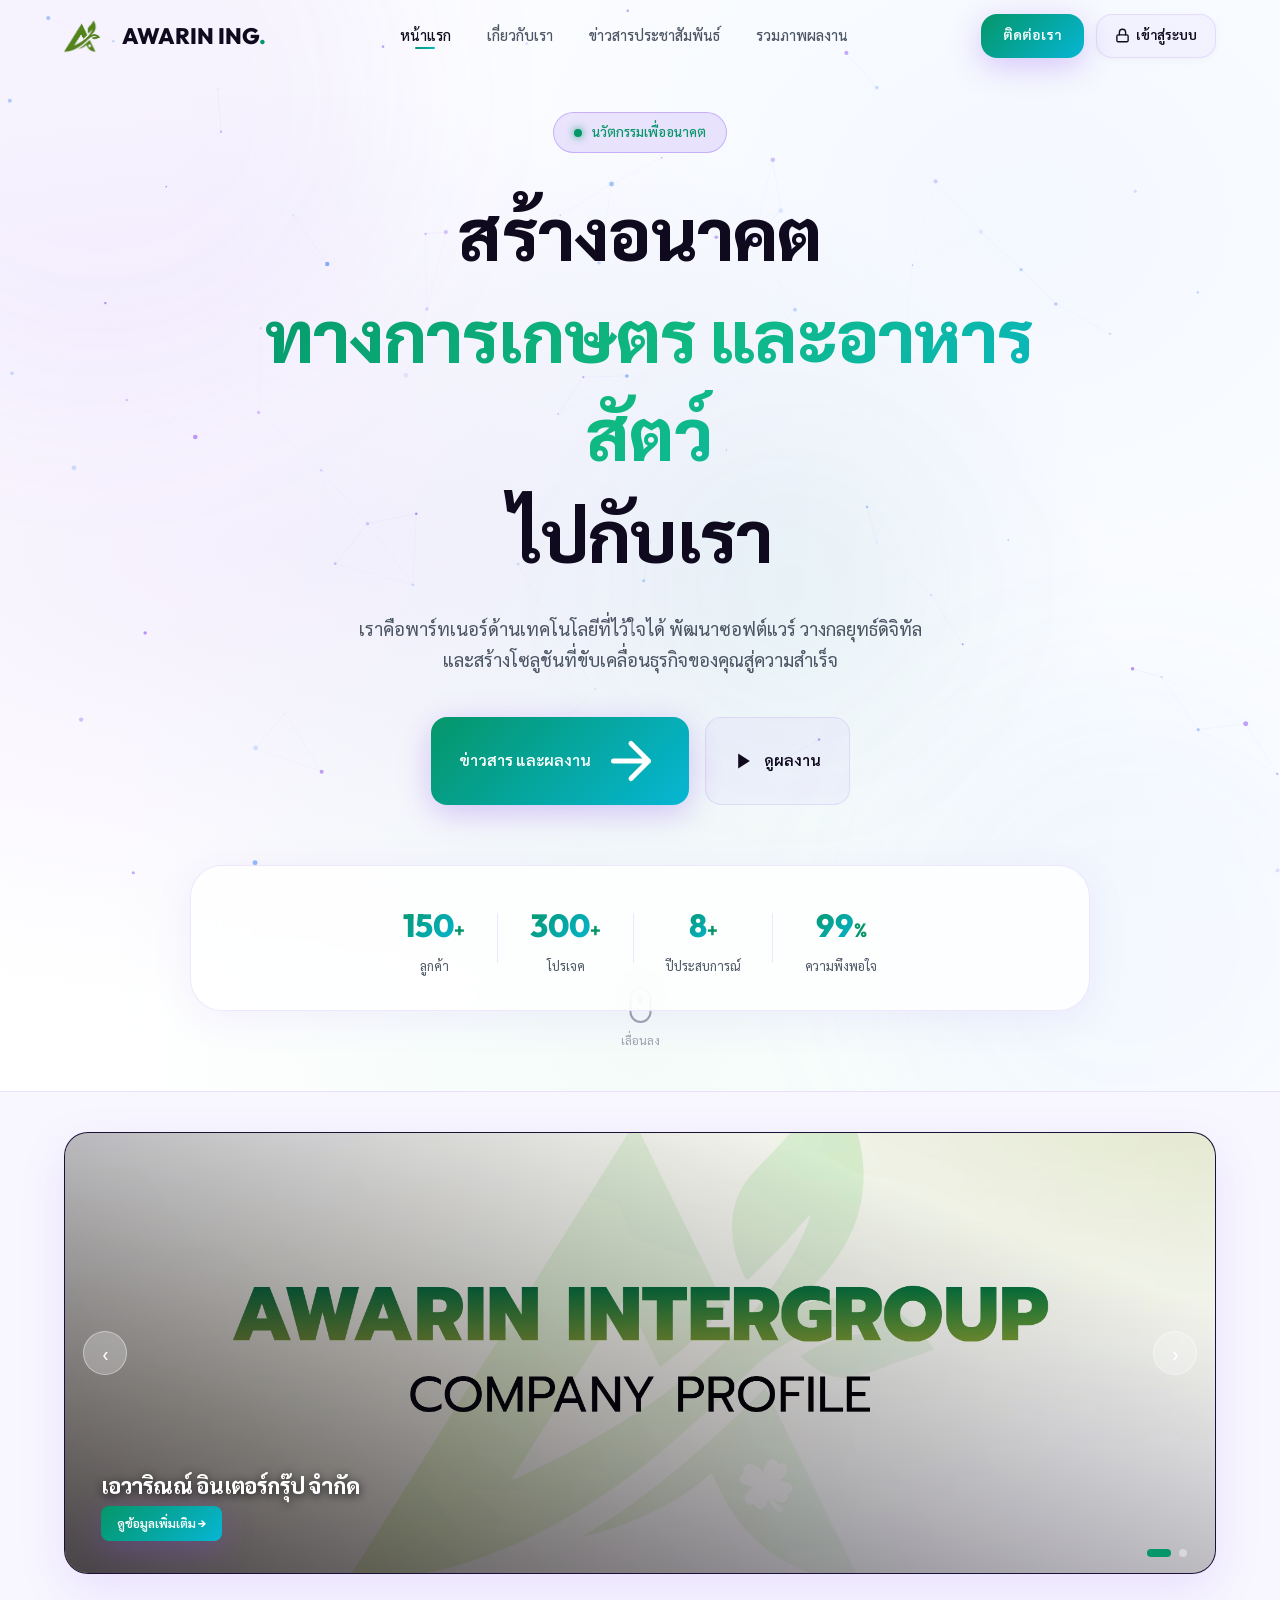
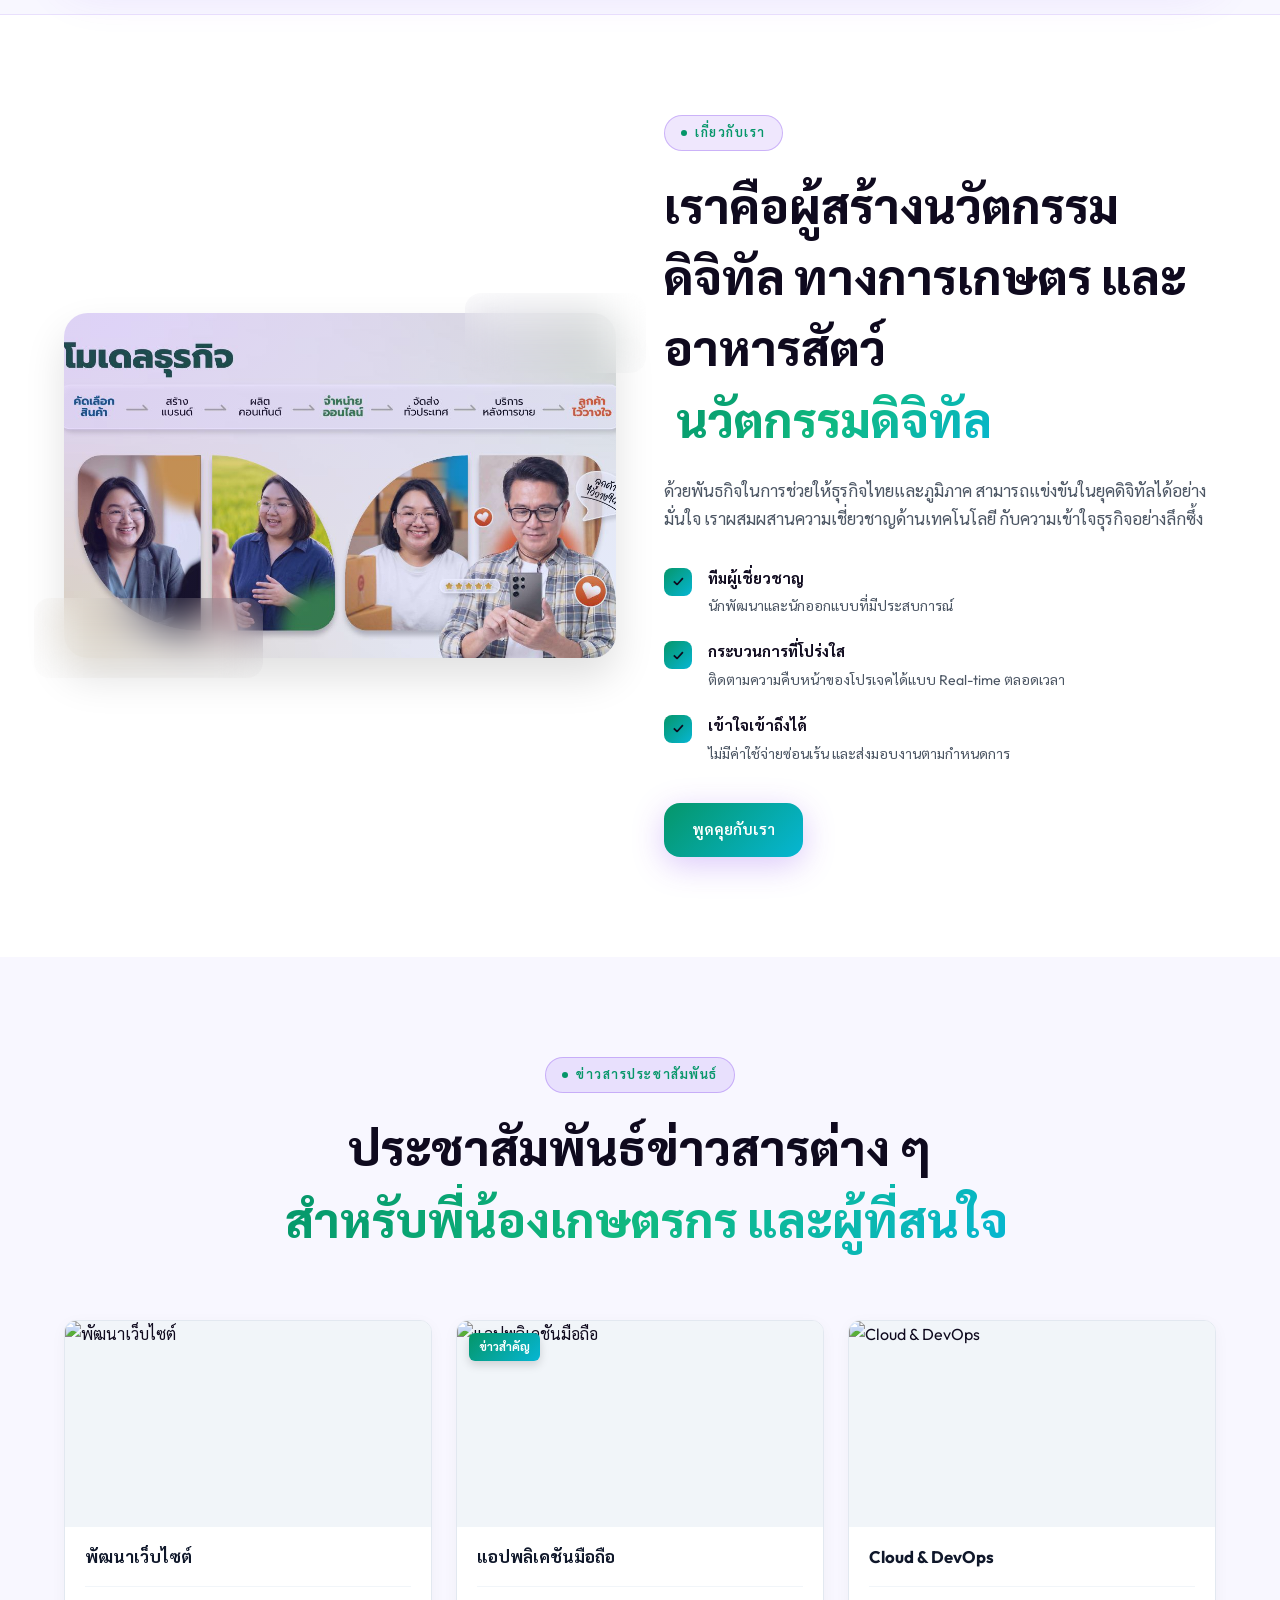
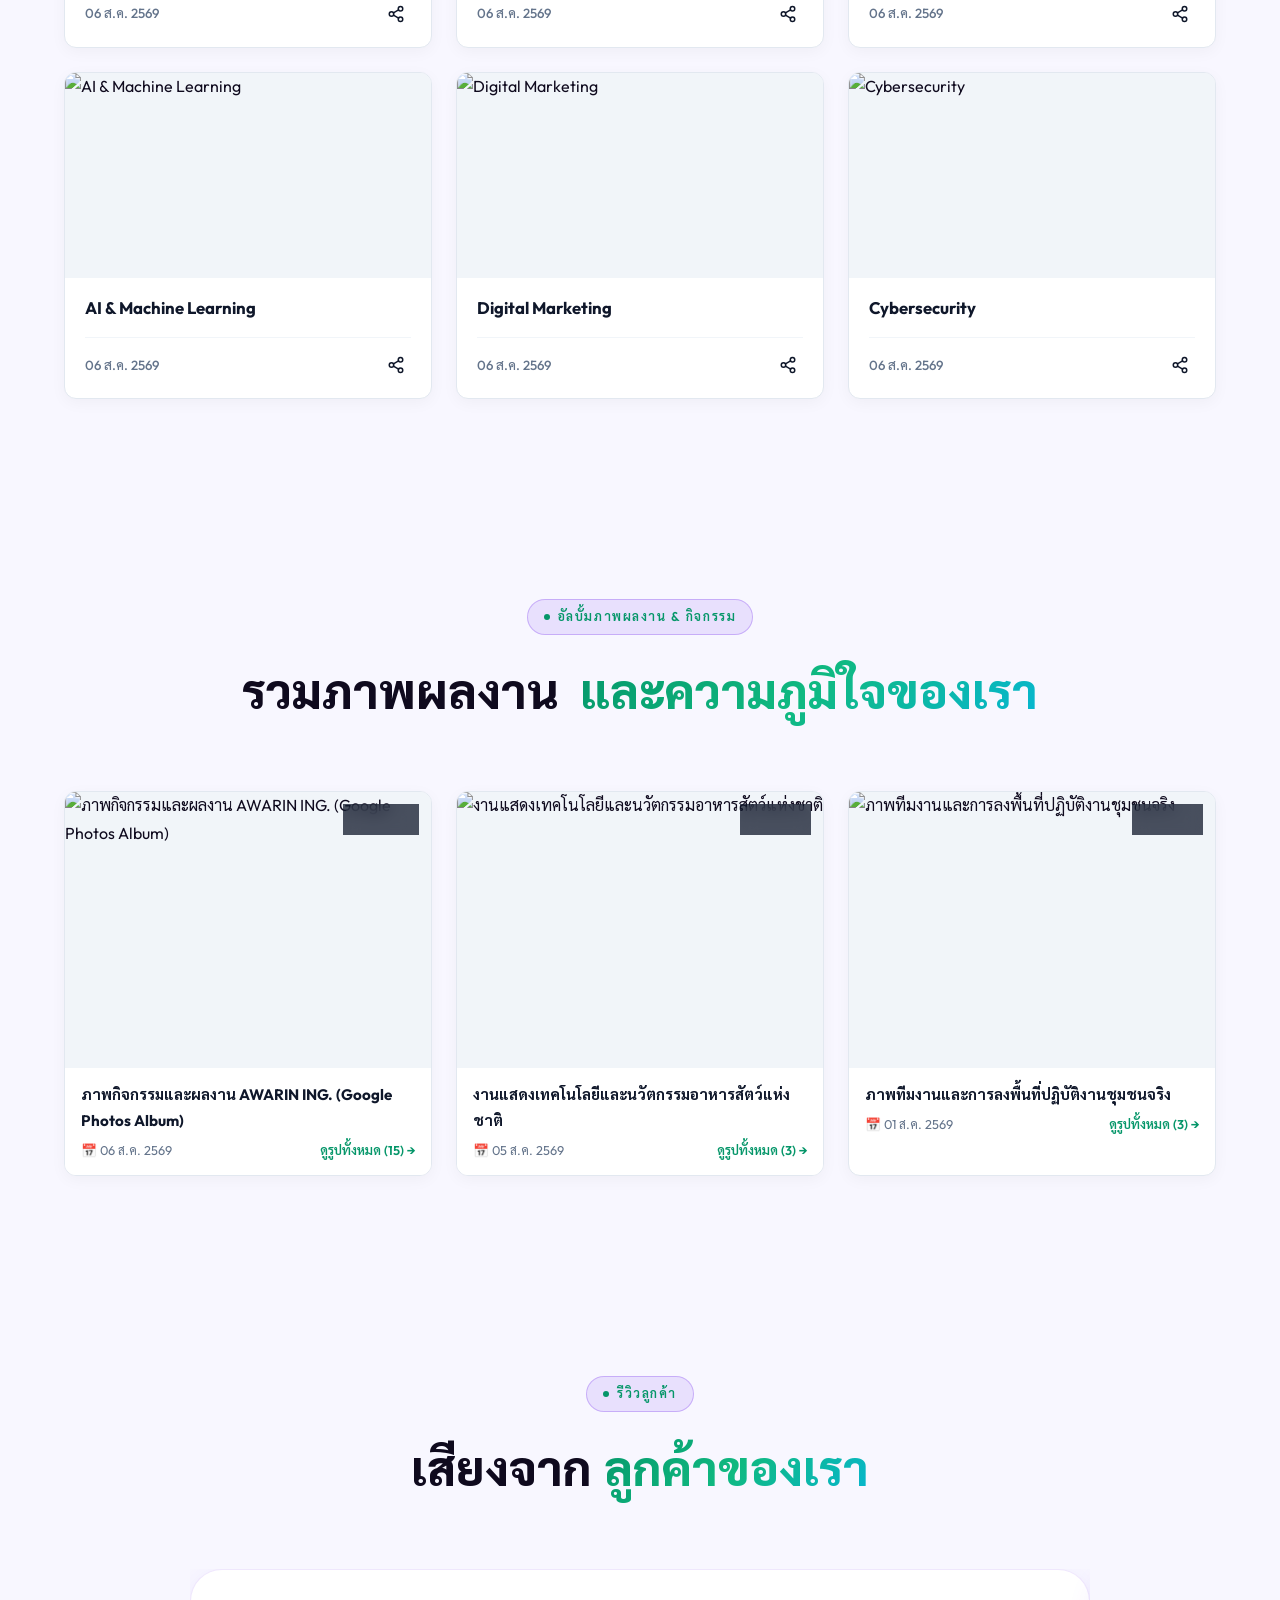
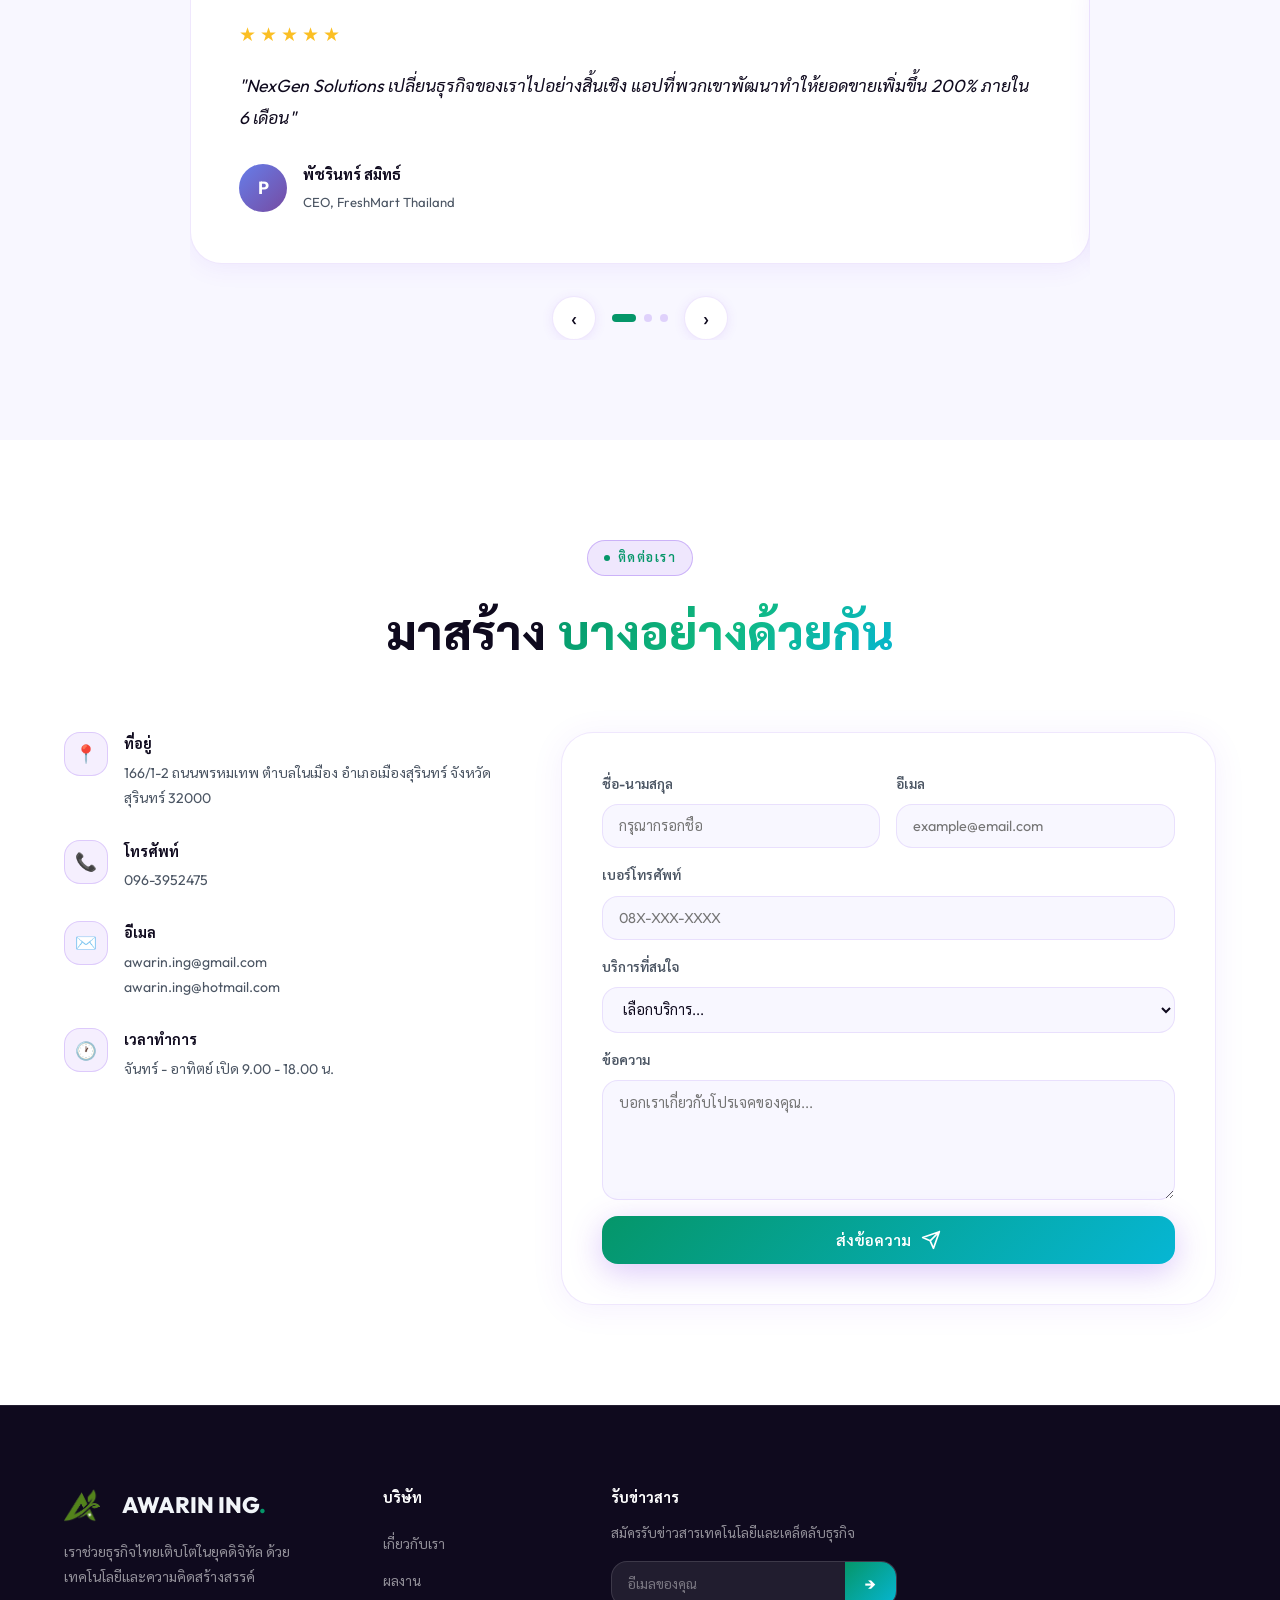
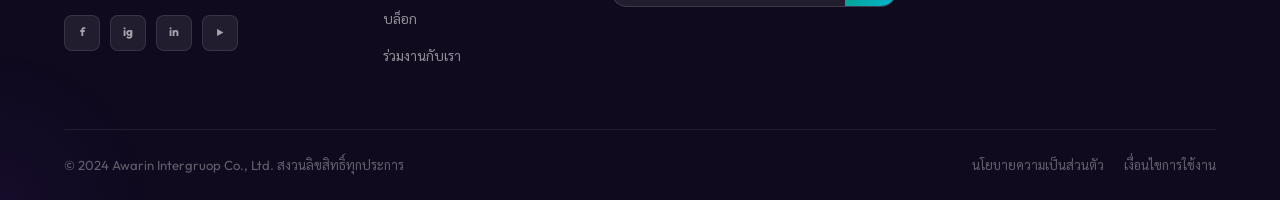
==== commit b943a8e9: "Update Hero CTA button text from 'ดูบริการของเรา' to 'ข่าวสาร และผลงาน'" ====
--- a/index.html
+++ b/index.html
@@ -35,11 +35,10 @@
         <li><a href="#about" class="nav-link">เกี่ยวกับเรา</a></li>
         <li><a href="#services" class="nav-link">ข่าวสารประชาสัมพันธ์</a></li>
         <li><a href="#gallery" class="nav-link">รวมภาพผลงาน</a></li>
-        <li><a href="#contact" class="nav-link">ติดต่อ</a></li>
       </ul>
 
       <div class="nav-actions">
-        <a href="#contact" class="nav-cta">เริ่มต้นวันนี้</a>
+        <a href="#contact" class="nav-cta">ติดต่อเรา</a>
         <a href="admin/login.html" class="nav-admin-btn" title="เข้าสู่ระบบหลังบ้าน">
           <svg width="15" height="15" viewBox="0 0 24 24" fill="none" stroke="currentColor" stroke-width="2.2" stroke-linecap="round" stroke-linejoin="round"><rect x="3" y="11" width="18" height="11" rx="2" ry="2"></rect><path d="M7 11V7a5 5 0 0 1 10 0v4"></path></svg>
           <span>เข้าสู่ระบบ</span>
@@ -69,14 +68,12 @@
         <span class="gradient-text">ทางการเกษตร และอาหารสัตว์</span><br/>
         ไปกับเรา
       </h1>
-      <p class="hero-subtitle">
-        เราคือบริษัทจัดจำหน่ายผลิตภัณฑ์และผลิตผลทางการเกษตร และอาหารสัตว์ การวางกลยุทธ์ดิจิทัล<br/>
-        และสร้างโซลูชันที่ขับเคลื่อนสู่ความสำเร็จ
-      </p>
+      <p class="hero-subtitle"> เราคือบริษัทจัดจำหน่ายผลิตภัณฑ์และผลิตผลทางการเกษตร และอาหารสัตว์ การวางกลยุทธ์ดิจิทัล<br/>
+        และสร้างโซลูชันที่ขับเคลื่อนสู่ความสำเร็จ </p>
       <div class="hero-actions">
         <a href="#services" class="btn btn-primary">
-          <span>ดูบริการของเรา</span>
-          <svg width="20" height="20" viewBox="0 0 24 24" fill="none"><path d="M5 12h14M12 5l7 7-7 7" stroke="currentColor" stroke-width="2" stroke-linecap="round" stroke-linejoin="round"/></svg>
+          <span>ข่าวสาร และผลงาน</span>
+          <svg width="60" height="60" viewBox="0 0 24 24" fill="none"><path d="M5 12h14M12 5l7 7-7 7" stroke="currentColor" stroke-width="2" stroke-linecap="round" stroke-linejoin="round"/></svg>
         </a>
         <a href="#portfolio" class="btn btn-ghost">
           <svg width="20" height="20" viewBox="0 0 24 24" fill="none"><polygon points="5 3 19 12 5 21 5 3" fill="currentColor"/></svg>
@@ -491,7 +488,7 @@
         </div>
       </div>
       <div class="footer-bottom">
-        <p>© 2024 NexGen Solutions Co., Ltd. สงวนลิขสิทธิ์ทุกประการ</p>
+        <p>© 2024 Awarin Intergruop Co., Ltd. สงวนลิขสิทธิ์ทุกประการ</p>
         <div class="footer-bottom-links">
           <a href="#">นโยบายความเป็นส่วนตัว</a>
           <a href="#">เงื่อนไขการใช้งาน</a>
--- a/style.css
+++ b/style.css
@@ -1852,3 +1852,59 @@
   .photo-viewer-prev { left: 10px; }
   .photo-viewer-next { right: 10px; }
 }
+
+/* Album More Card & External Link Button */
+.album-more-card {
+  background: linear-gradient(135deg, #1e1b4b, #4c1d95) !important;
+  border: 1px solid #7c3aed !important;
+  box-shadow: 0 4px 14px rgba(124, 58, 237, 0.3) !important;
+  transition: transform 0.3s ease, box-shadow 0.3s ease !important;
+}
+.album-more-card:hover {
+  transform: translateY(-4px) scale(1.03) !important;
+  box-shadow: 0 8px 25px rgba(124, 58, 237, 0.5) !important;
+}
+.album-more-overlay {
+  position: absolute;
+  inset: 0;
+  display: flex;
+  flex-direction: column;
+  align-items: center;
+  justify-content: center;
+  padding: 16px;
+  text-align: center;
+  color: #ffffff;
+}
+.album-more-icon {
+  font-size: 1.8rem;
+  margin-bottom: 4px;
+}
+.album-more-title {
+  font-size: 0.92rem;
+  font-weight: 800;
+  color: #ffffff;
+}
+.album-more-sub {
+  font-size: 0.76rem;
+  color: #ddd6fe;
+  margin-top: 2px;
+}
+
+.btn-external-album {
+  display: inline-flex;
+  align-items: center;
+  gap: 8px;
+  background: linear-gradient(135deg, #7c3aed, #6d28d9);
+  color: #ffffff !important;
+  font-size: 0.85rem;
+  font-weight: 700;
+  padding: 8px 18px;
+  border-radius: 100px;
+  box-shadow: 0 4px 12px rgba(124, 58, 237, 0.25);
+  transition: transform 0.2s, box-shadow 0.2s;
+  text-decoration: none;
+}
+.btn-external-album:hover {
+  transform: translateY(-2px);
+  box-shadow: 0 6px 18px rgba(124, 58, 237, 0.4);
+}
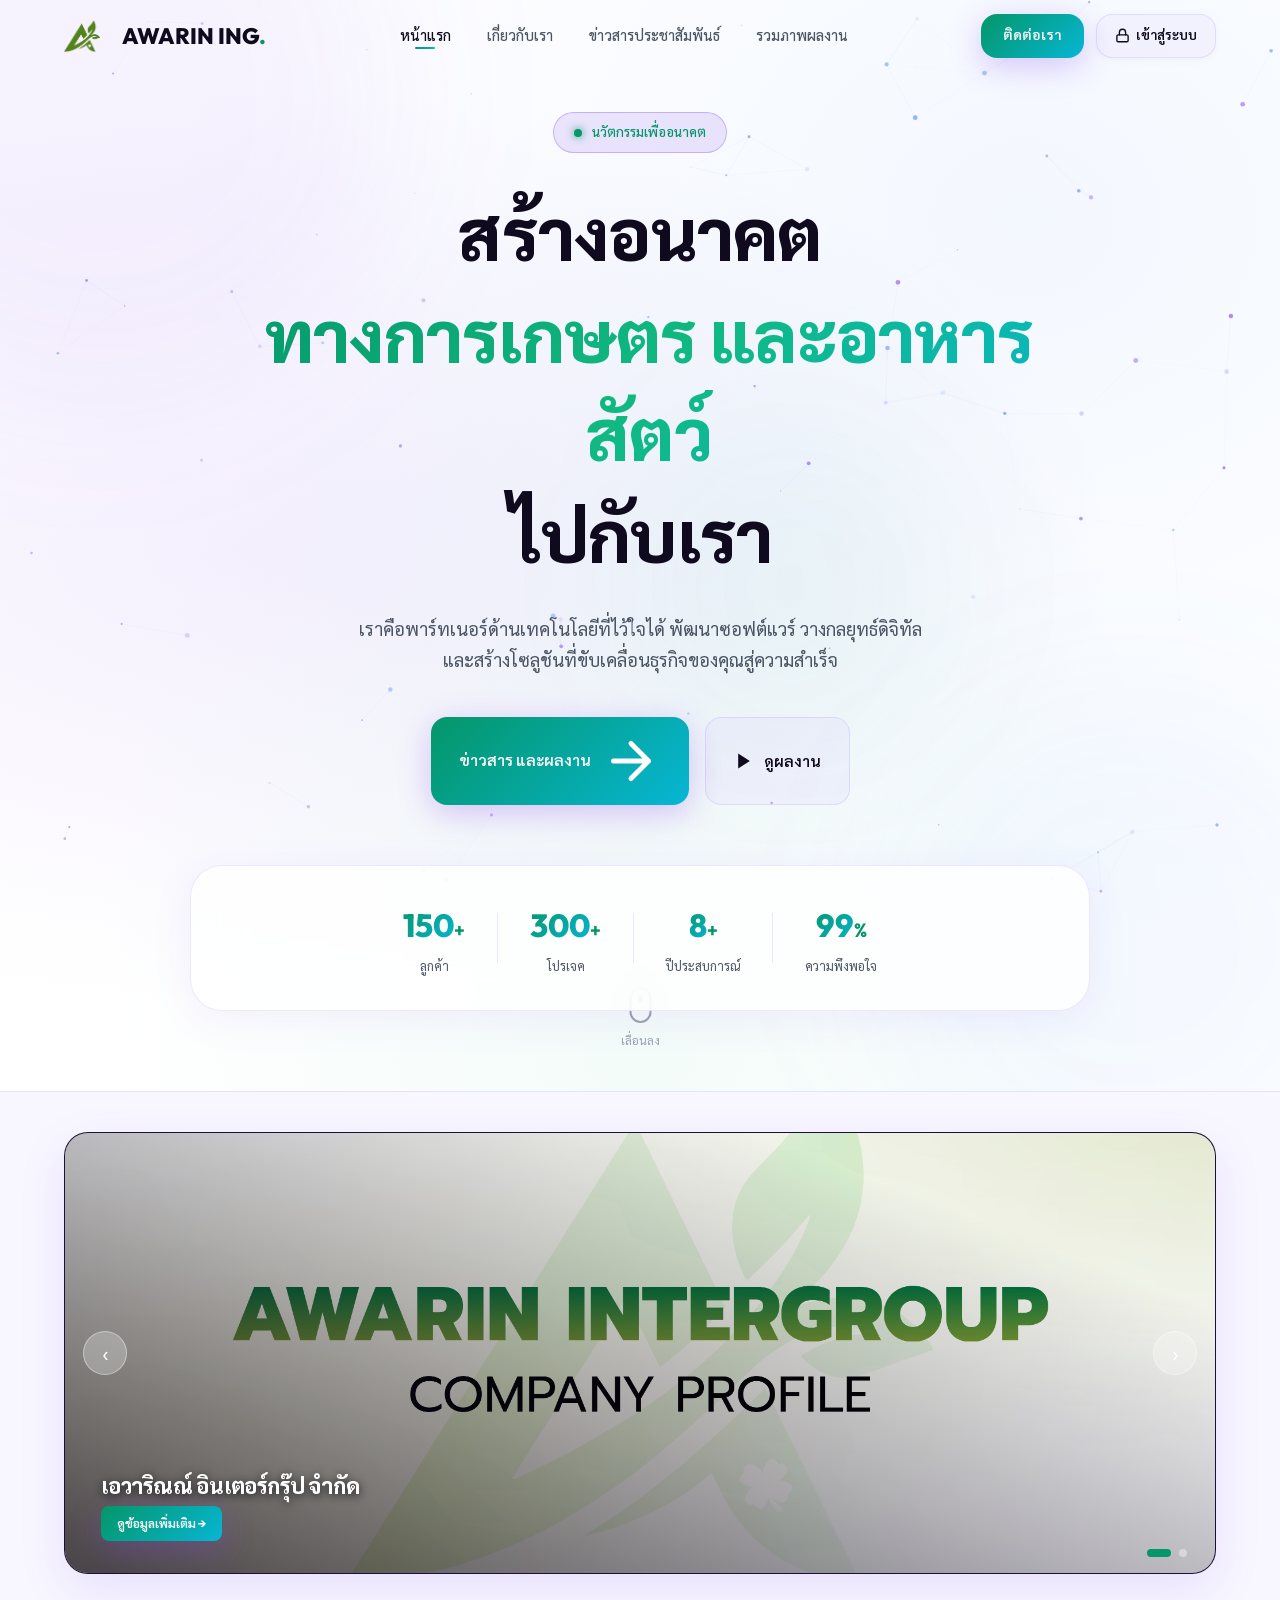
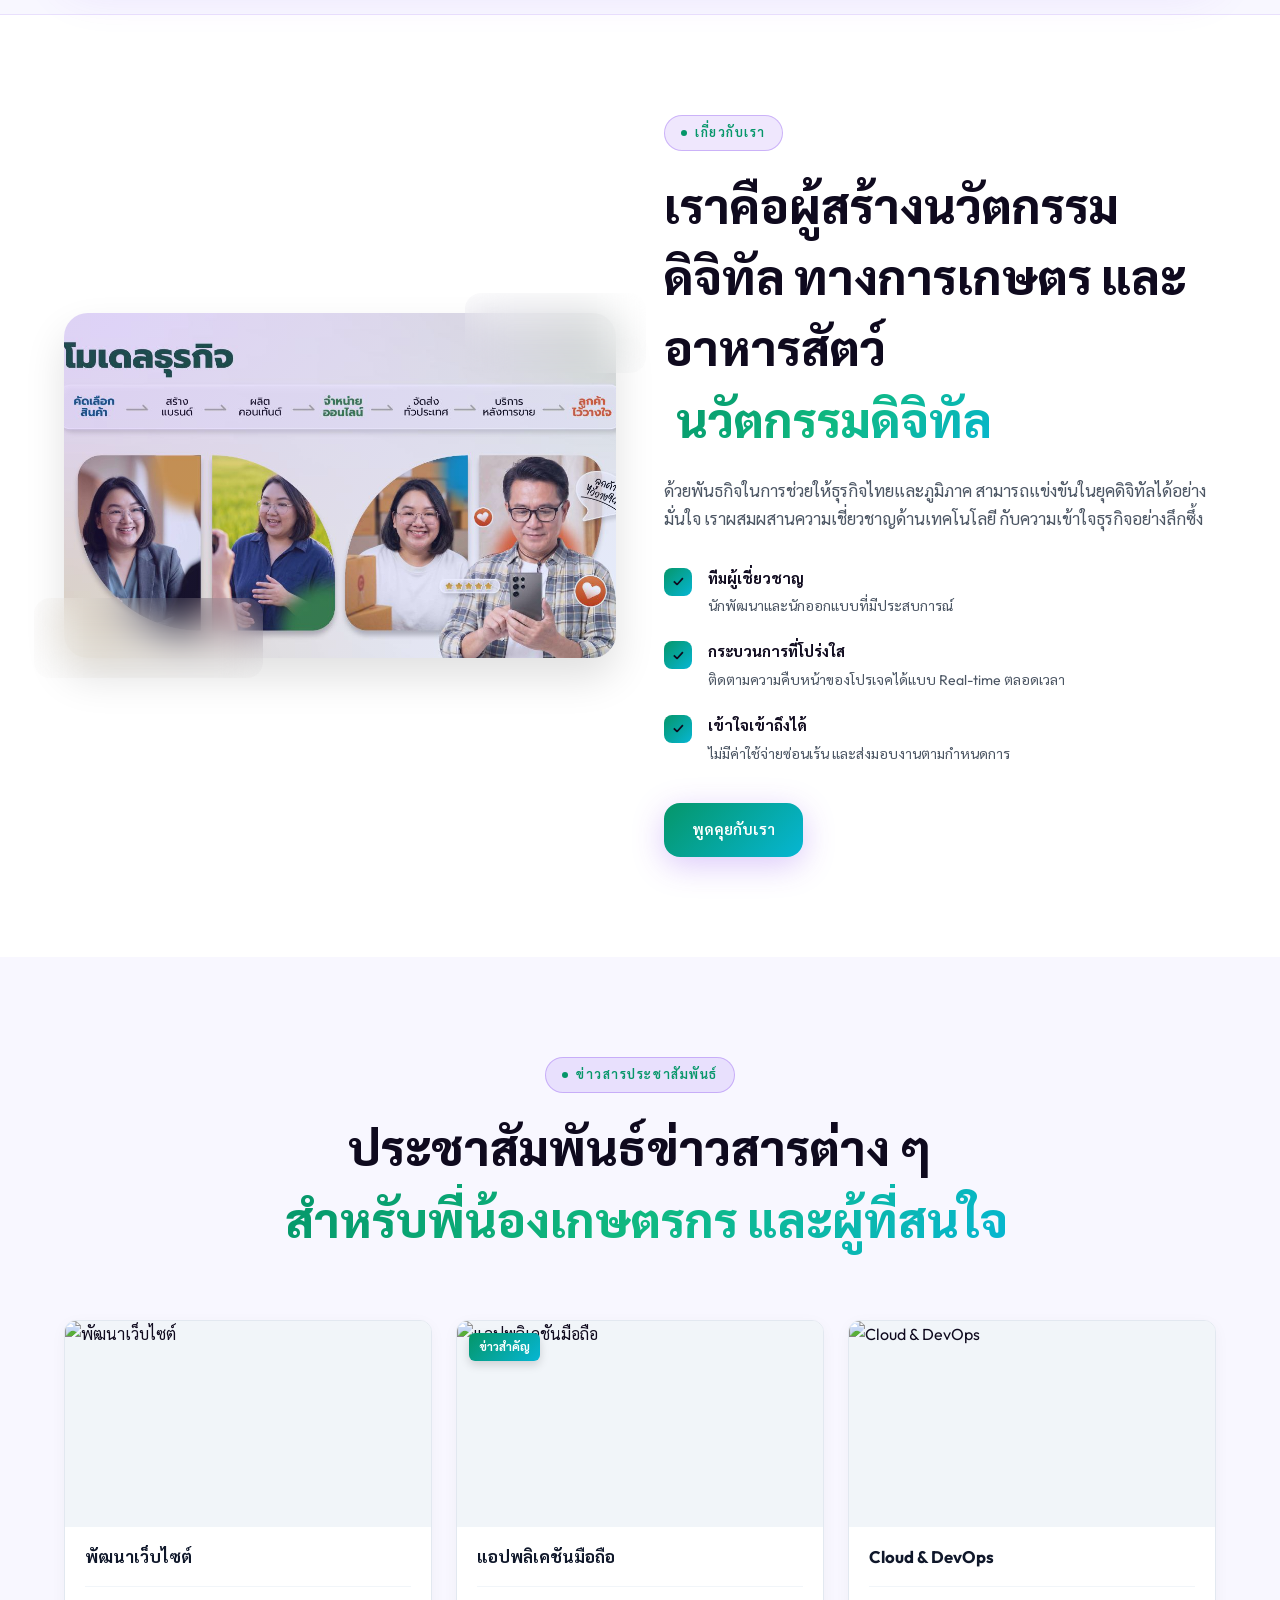
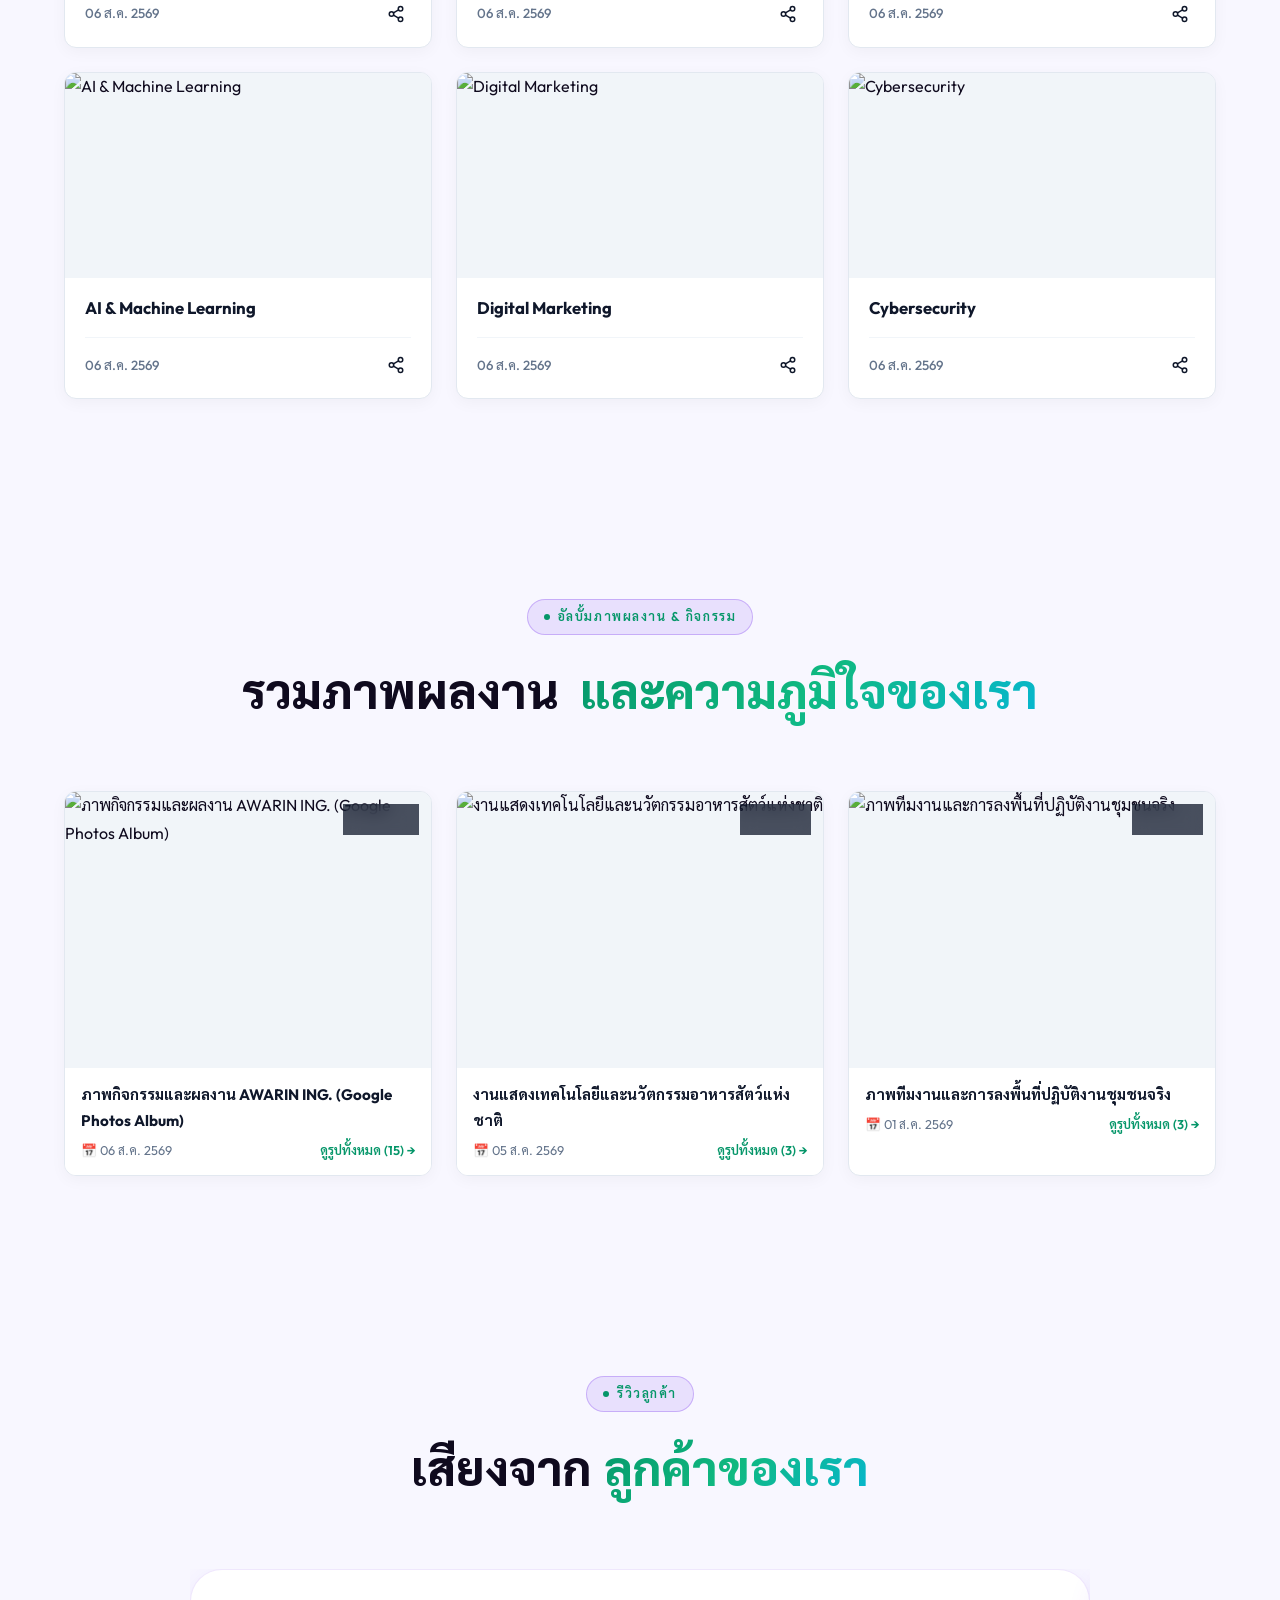
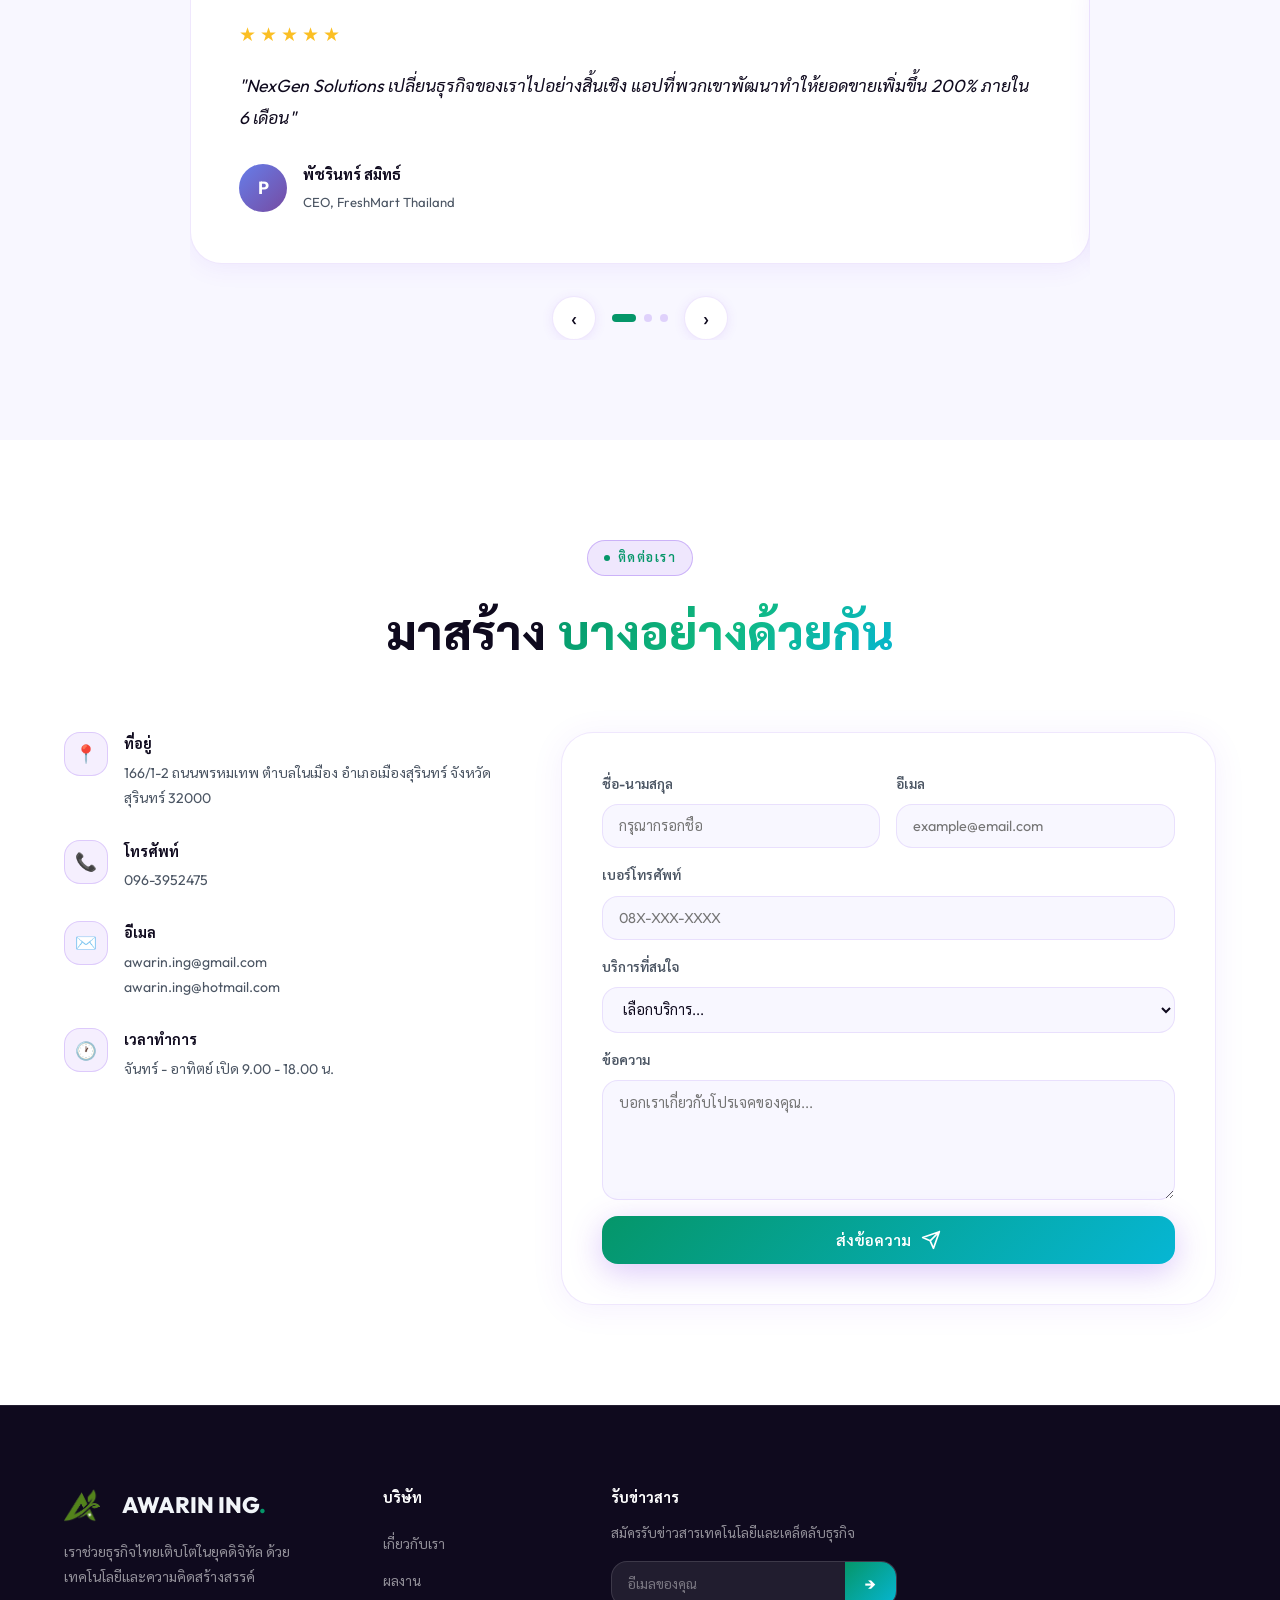
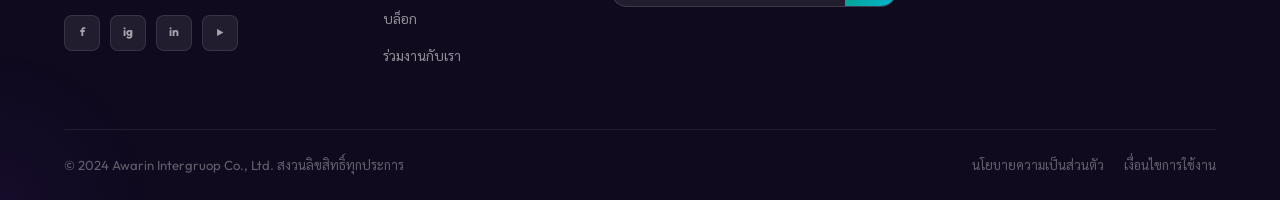
==== commit a02f191c: "Add autoplay Video Popup modal feature when clicking 'ดูผลงาน' button with admin video link manageme" ====
--- a/index.html
+++ b/index.html
@@ -75,10 +75,10 @@
           <span>ข่าวสาร และผลงาน</span>
           <svg width="60" height="60" viewBox="0 0 24 24" fill="none"><path d="M5 12h14M12 5l7 7-7 7" stroke="currentColor" stroke-width="2" stroke-linecap="round" stroke-linejoin="round"/></svg>
         </a>
-        <a href="#portfolio" class="btn btn-ghost">
+        <button type="button" onclick="openVideoModal()" class="btn btn-ghost" style="cursor:pointer">
           <svg width="20" height="20" viewBox="0 0 24 24" fill="none"><polygon points="5 3 19 12 5 21 5 3" fill="currentColor"/></svg>
           <span>ดูผลงาน</span>
-        </a>
+        </button>
       </div>
       <div class="hero-stats">
         <div class="stat">
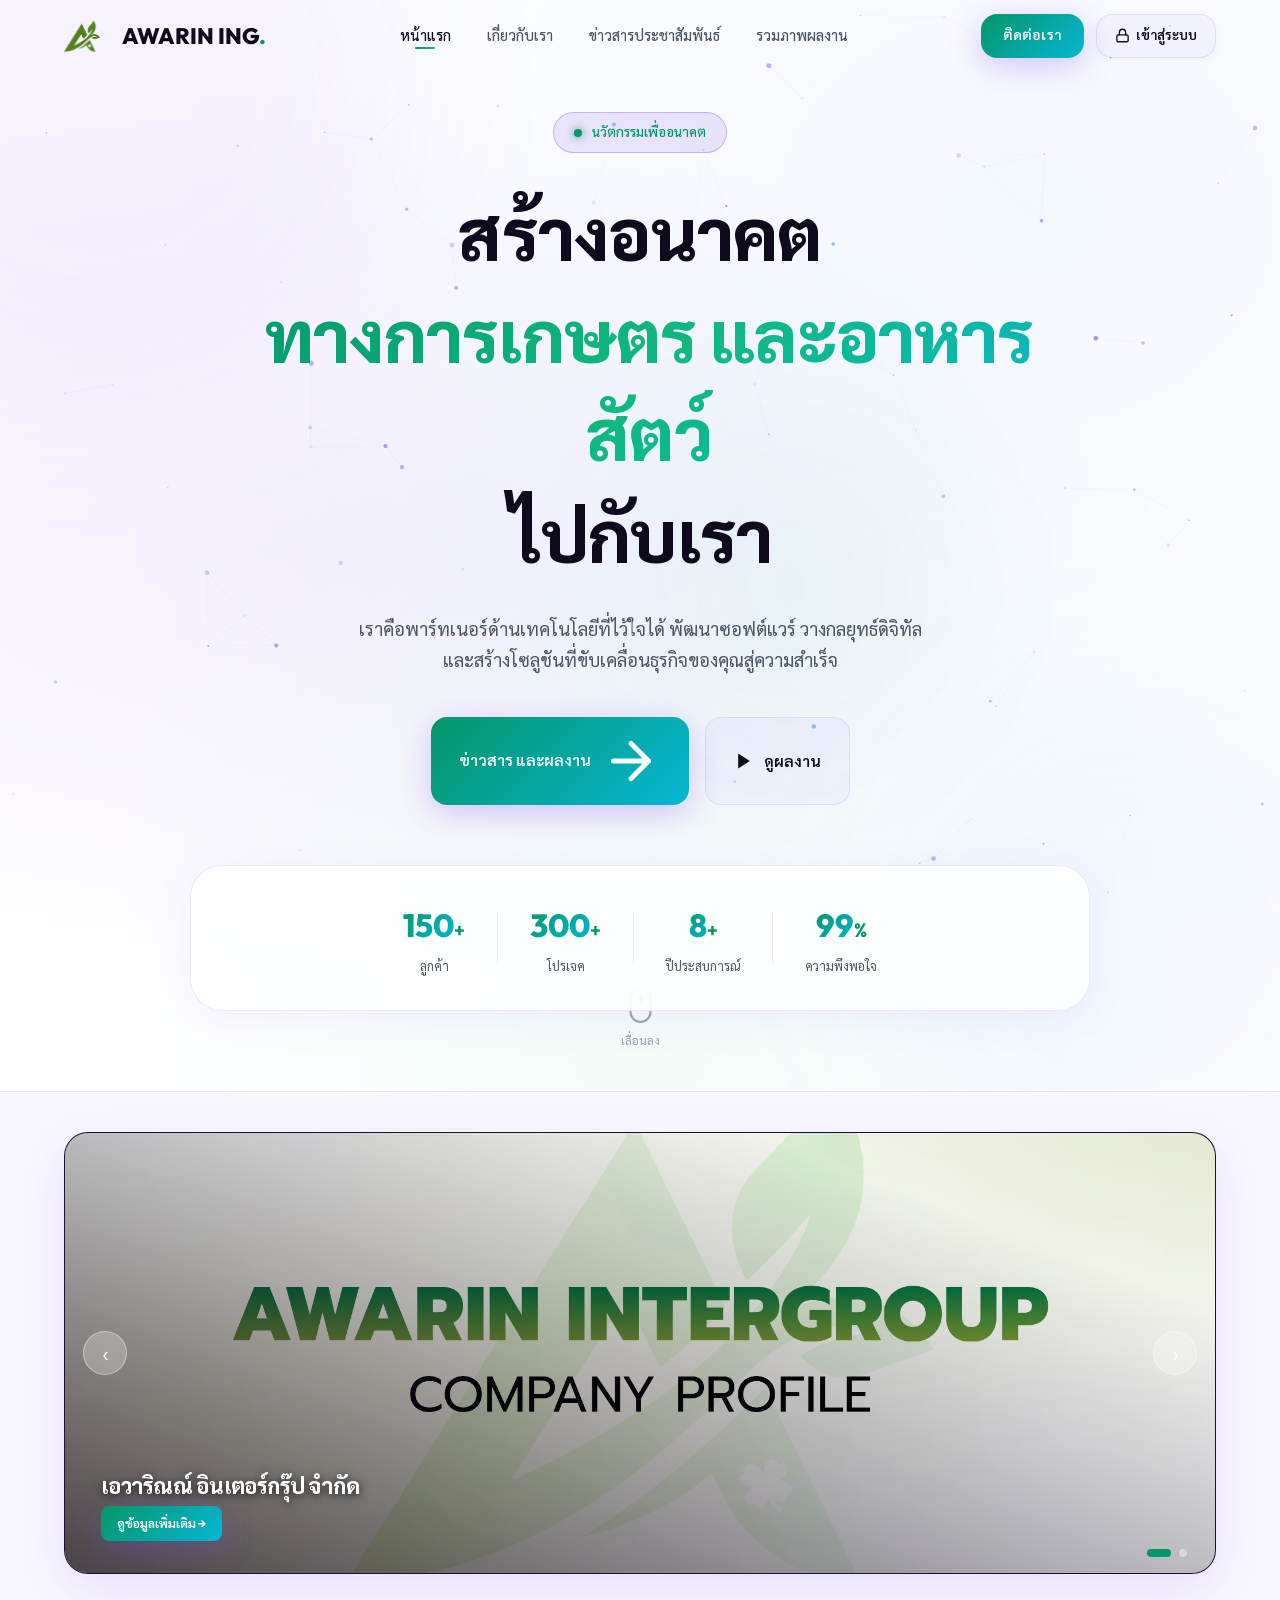
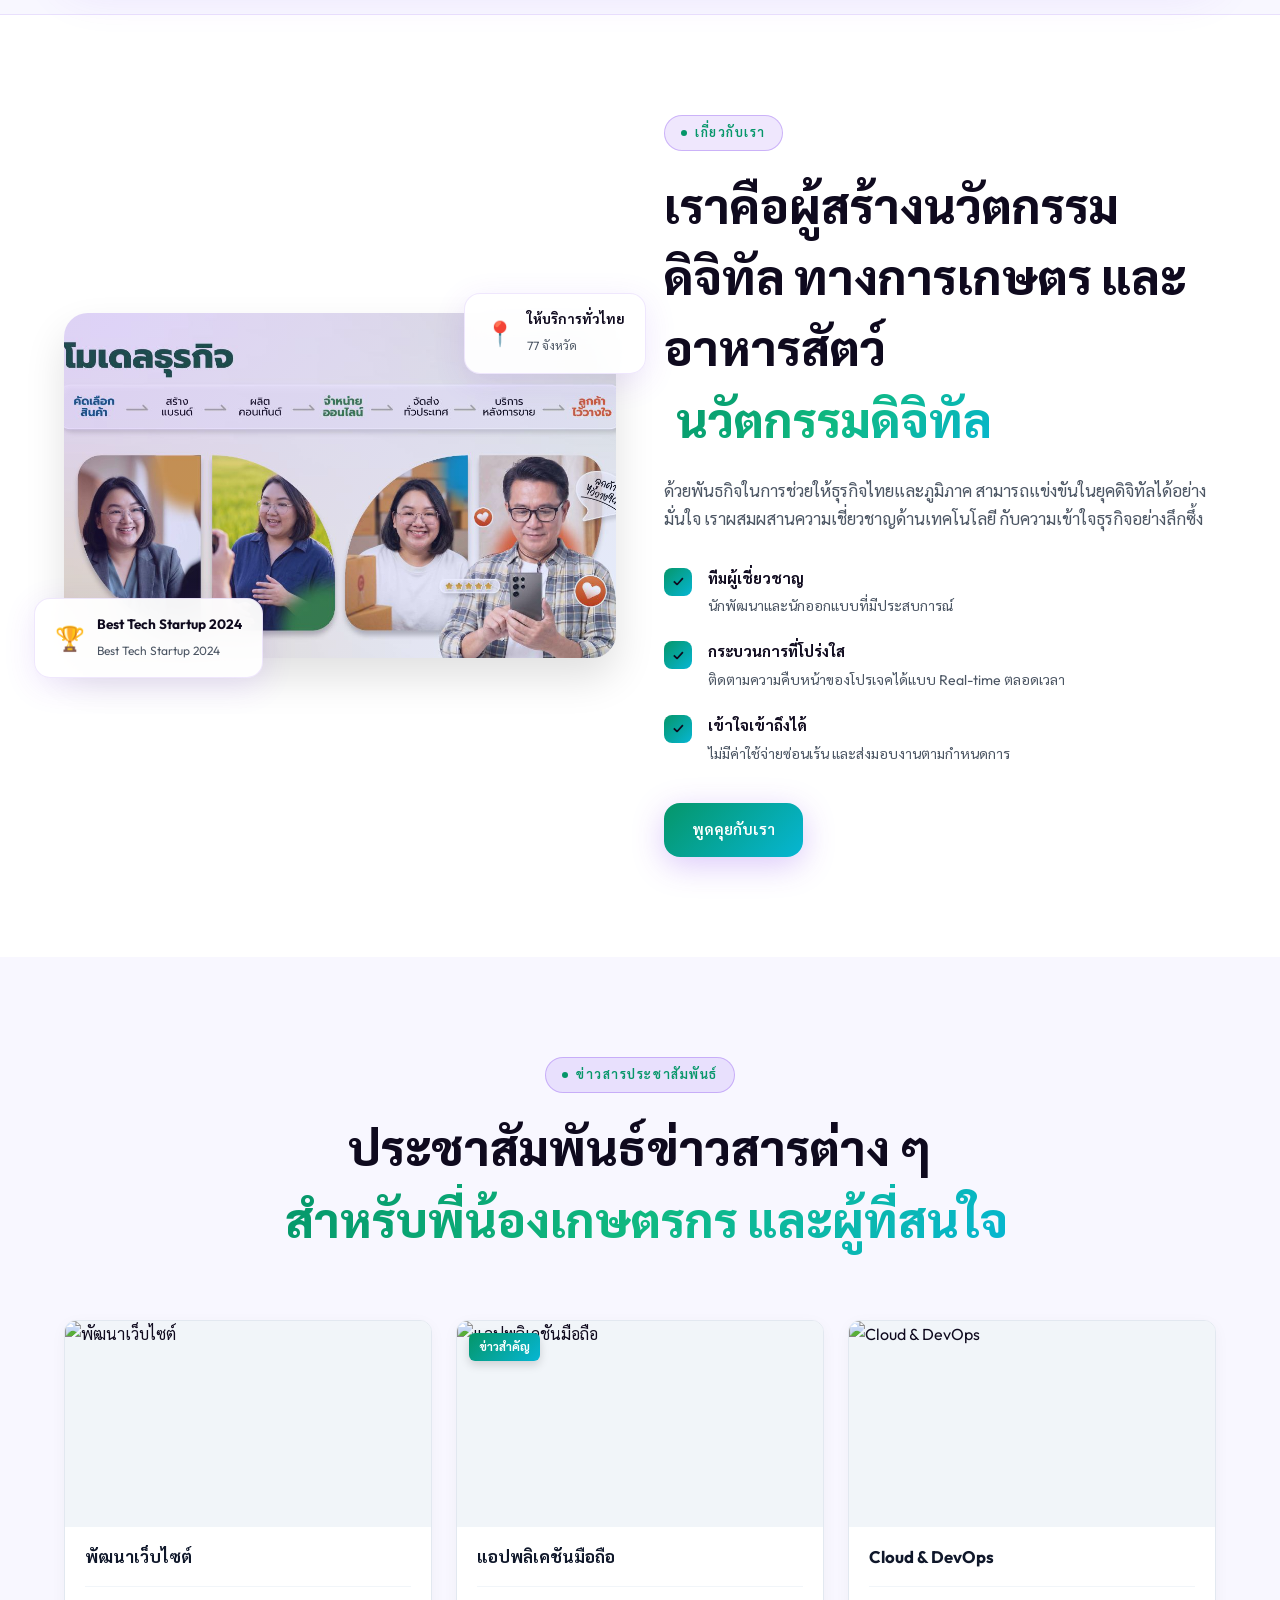
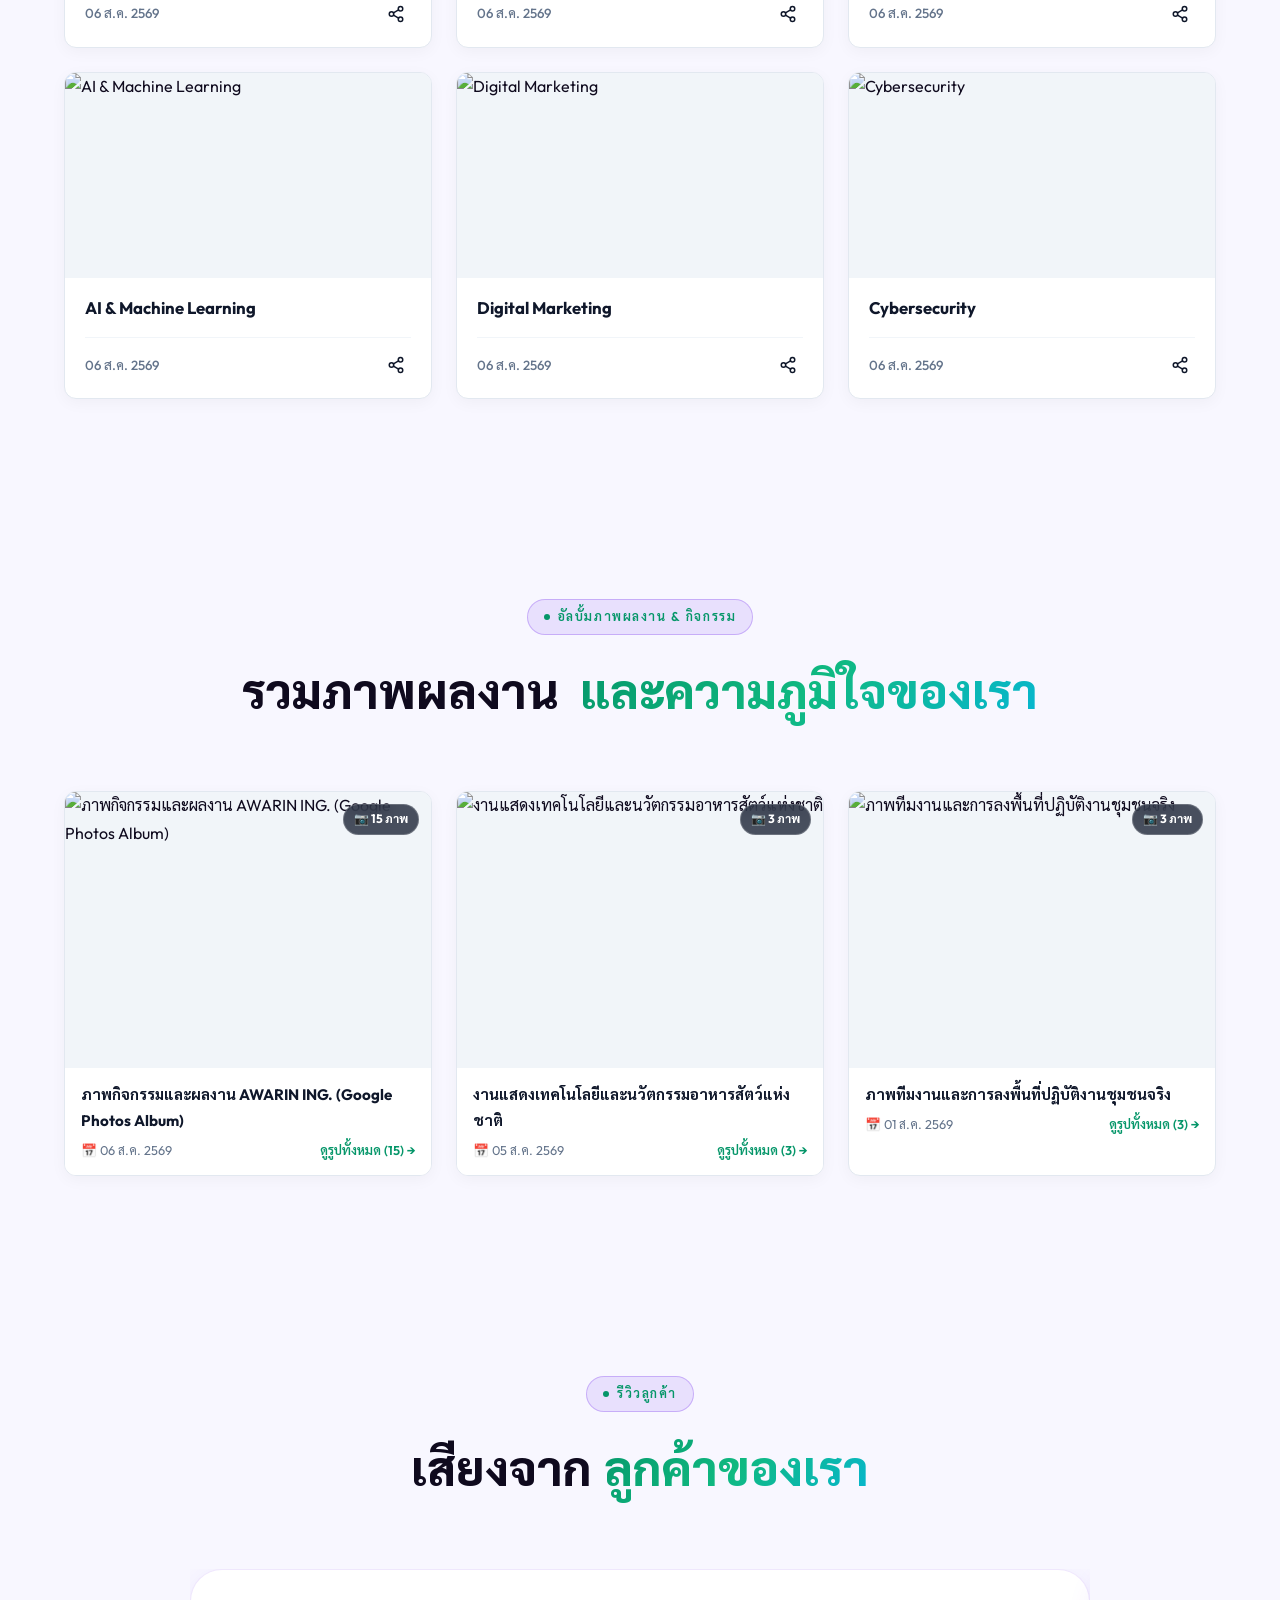
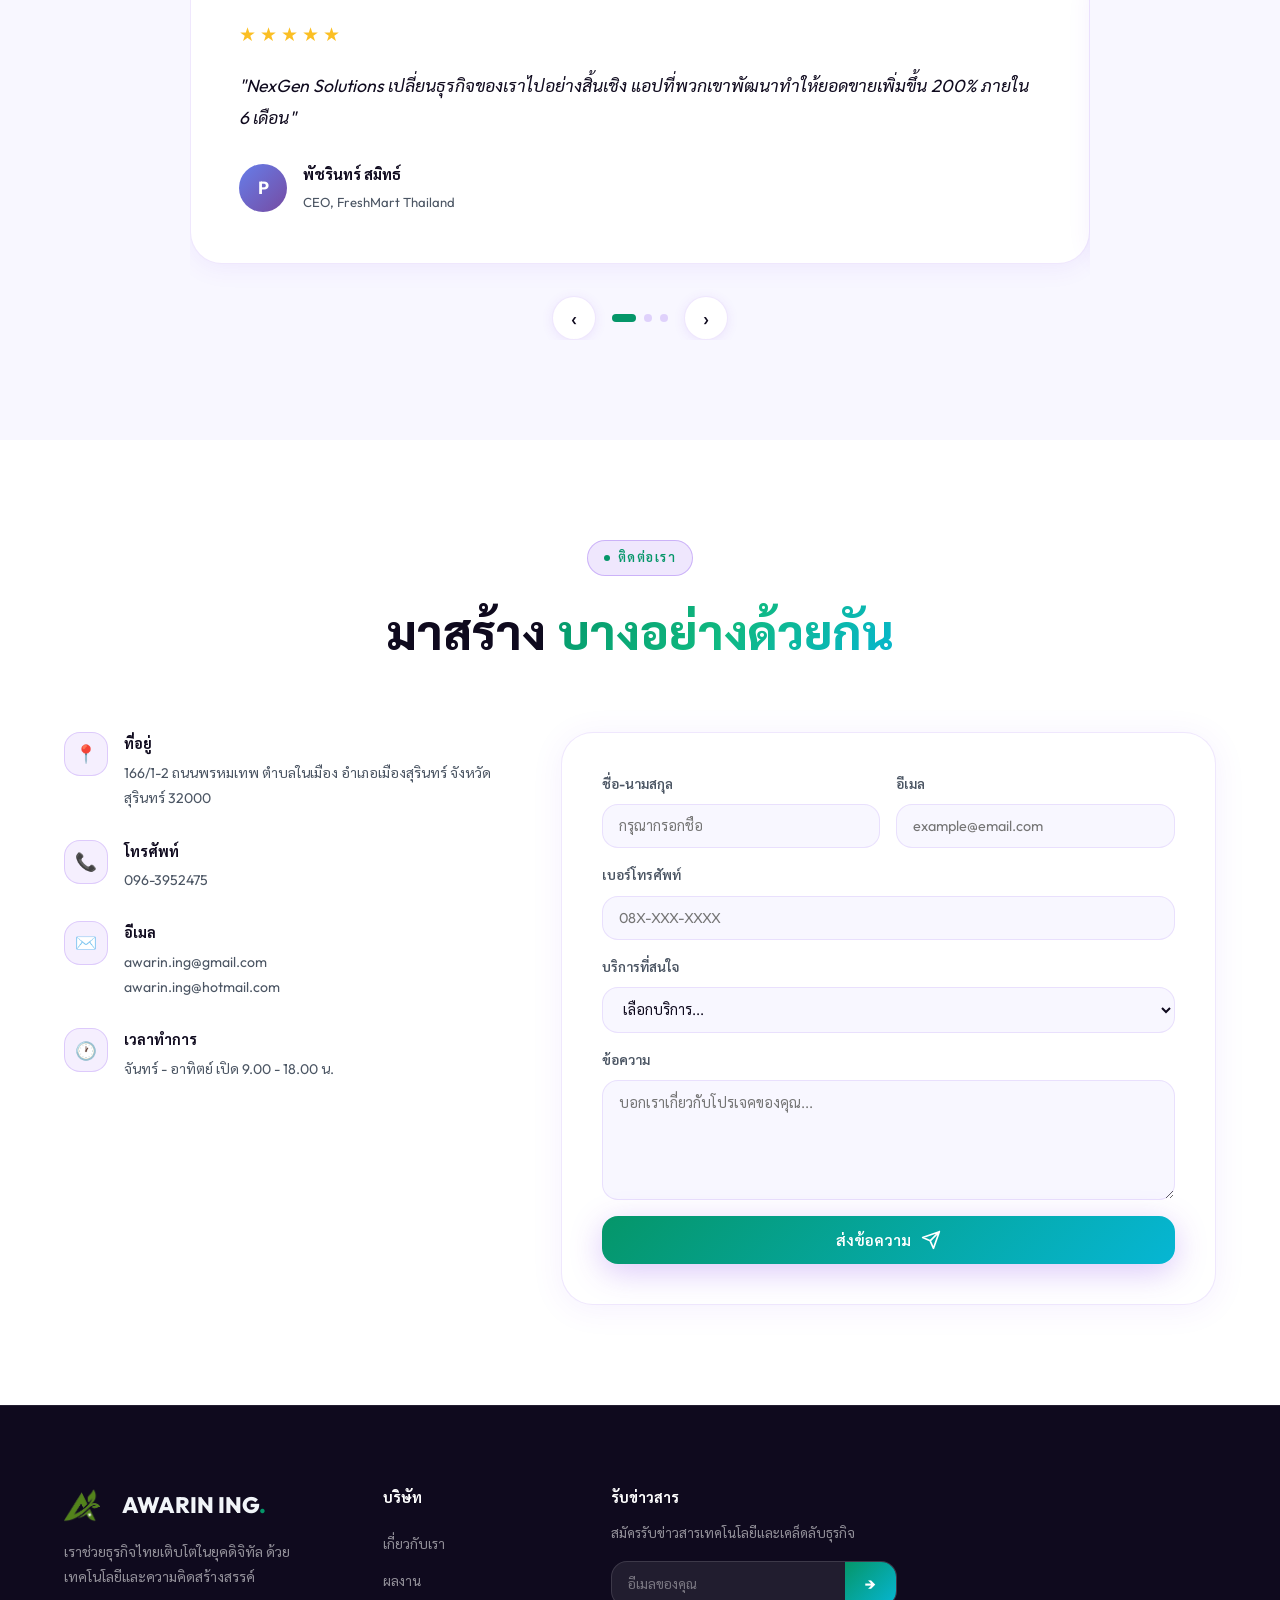
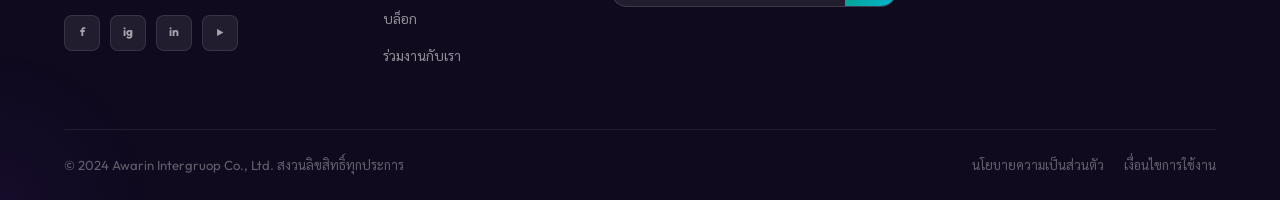
==== commit cc32f0e6: "Add customizable region unit options (ประเทศ, จังหวัด, ภูมิภาค, สาขา, แห่ง, custom text) in Admin pa" ====
--- a/index.html
+++ b/index.html
@@ -168,8 +168,8 @@
           <div class="about-card about-card-2">
             <div class="about-card-icon">🌏</div>
             <div>
-              <strong>ให้บริการทั่วโลก</strong>
-              <span>15+ ประเทศ</span>
+              <strong>ให้บริการทั่วไทย</strong>
+              <span>77 จังหวัด</span>
             </div>
           </div>
         </div>
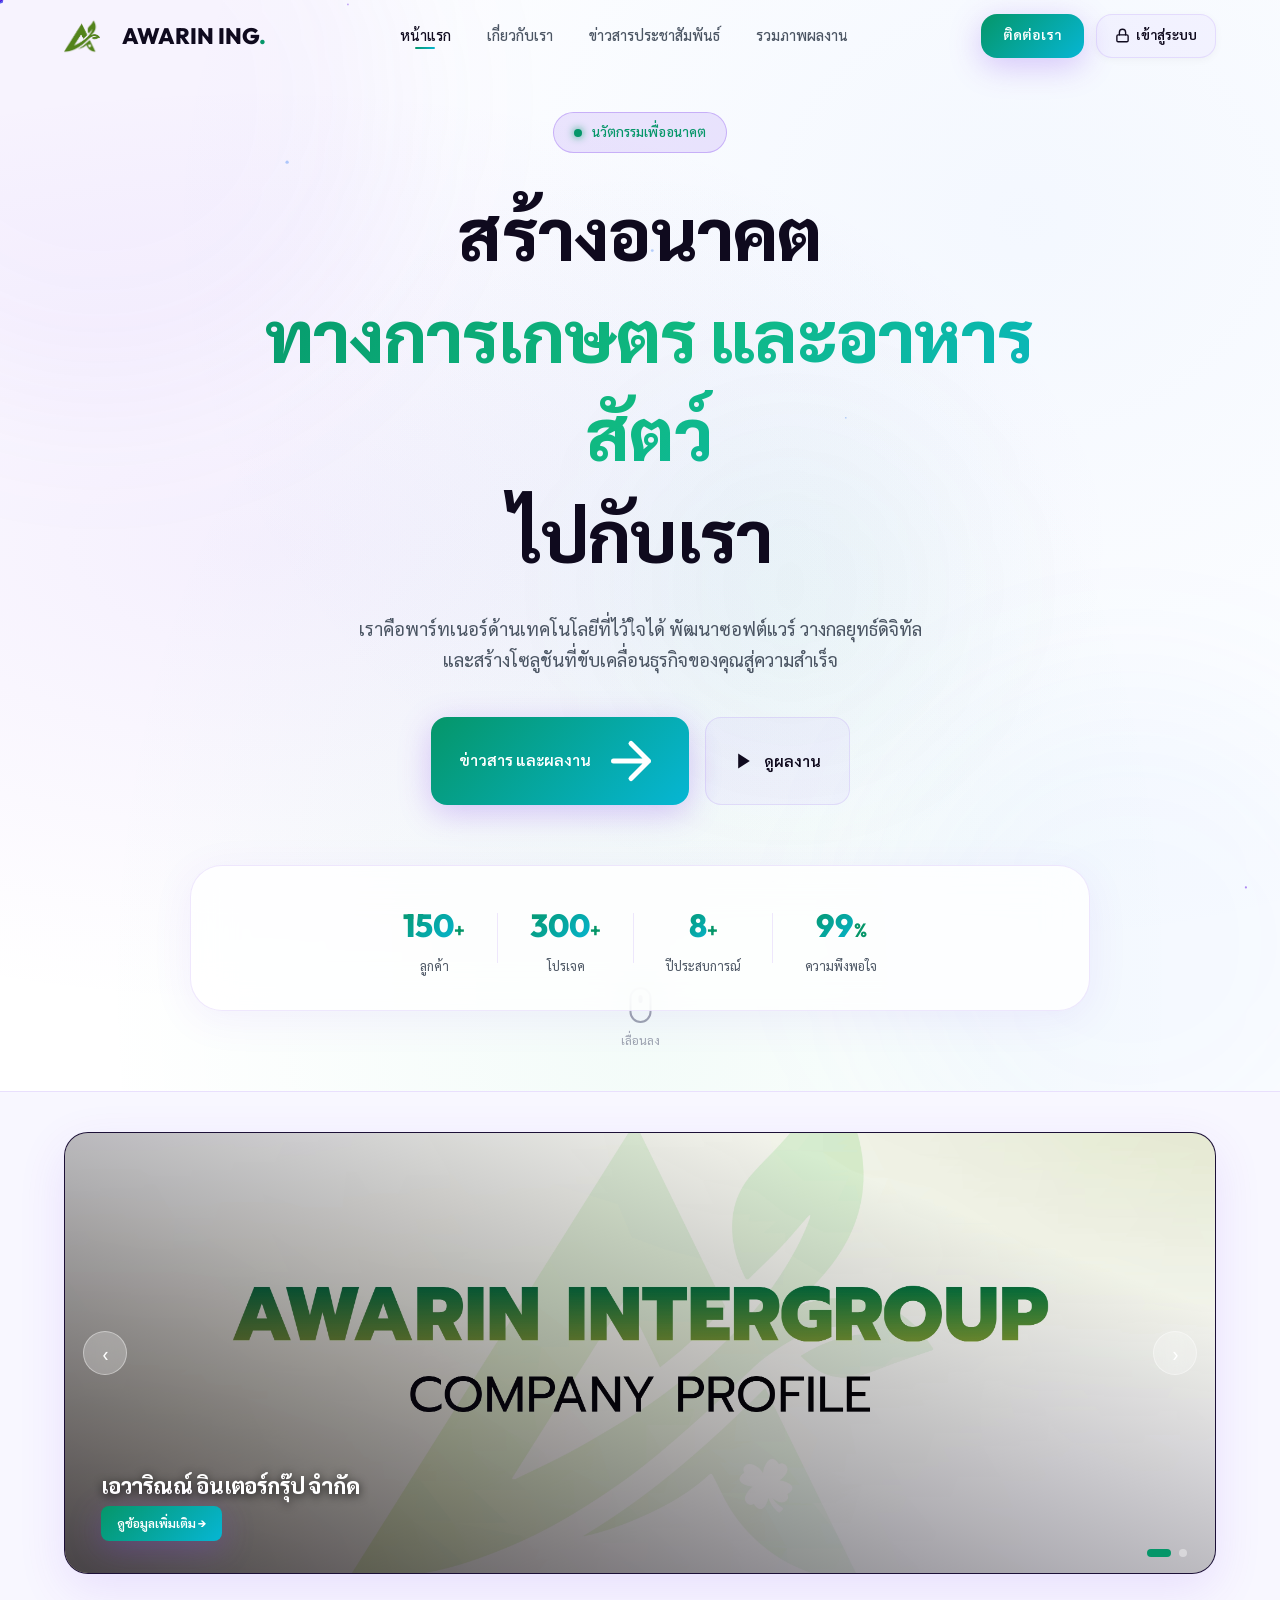
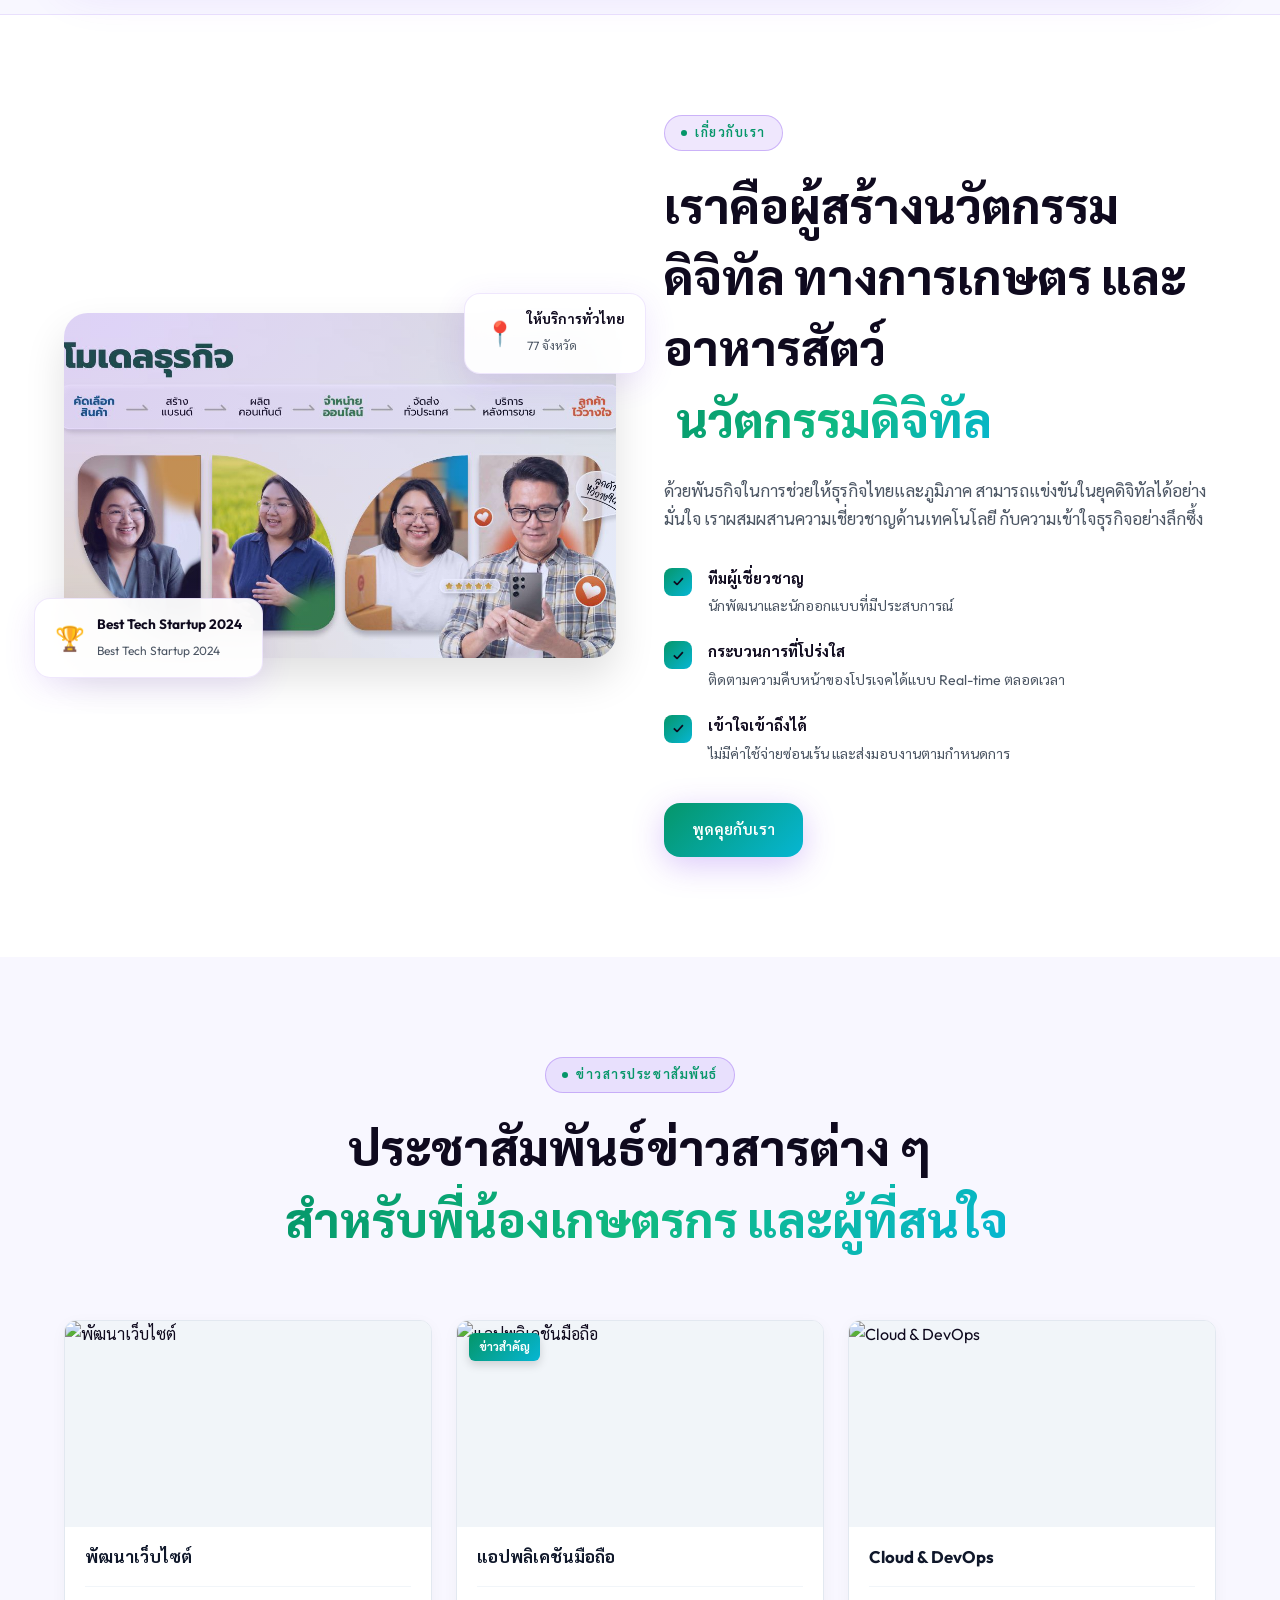
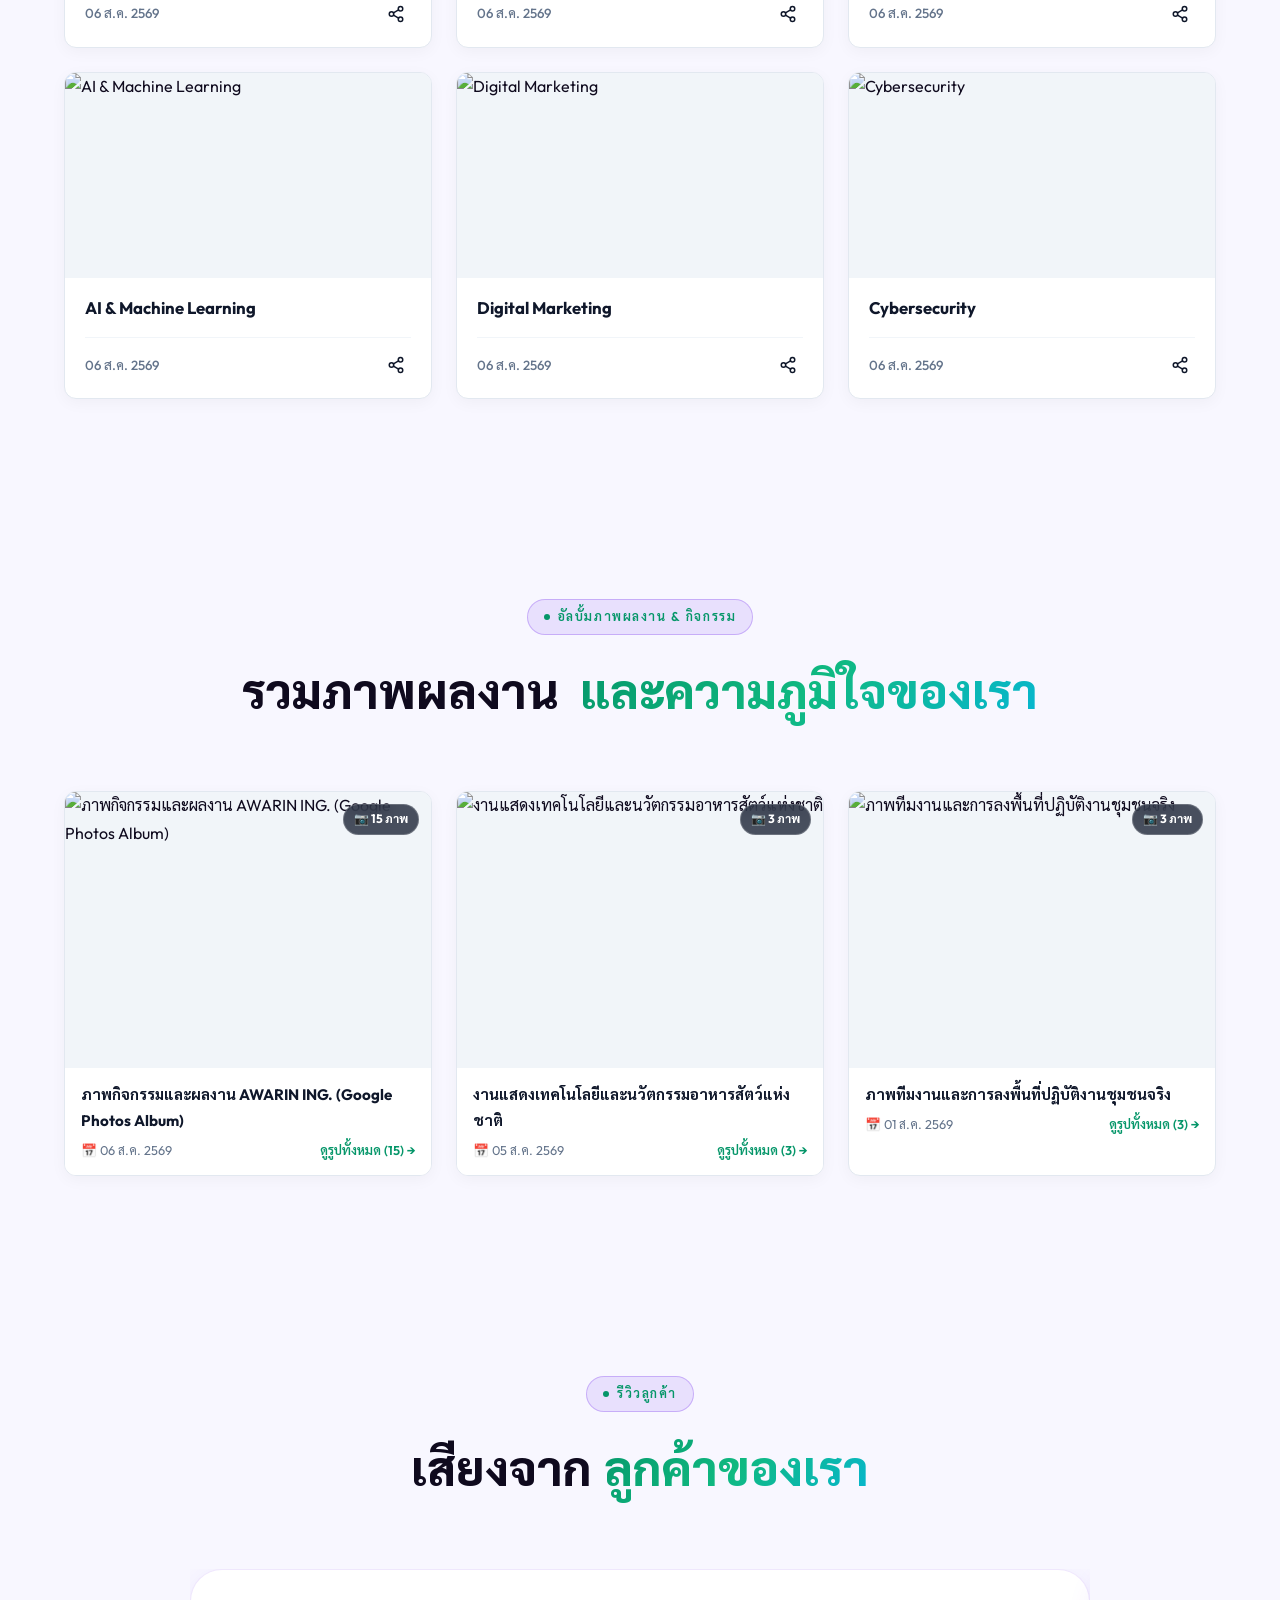
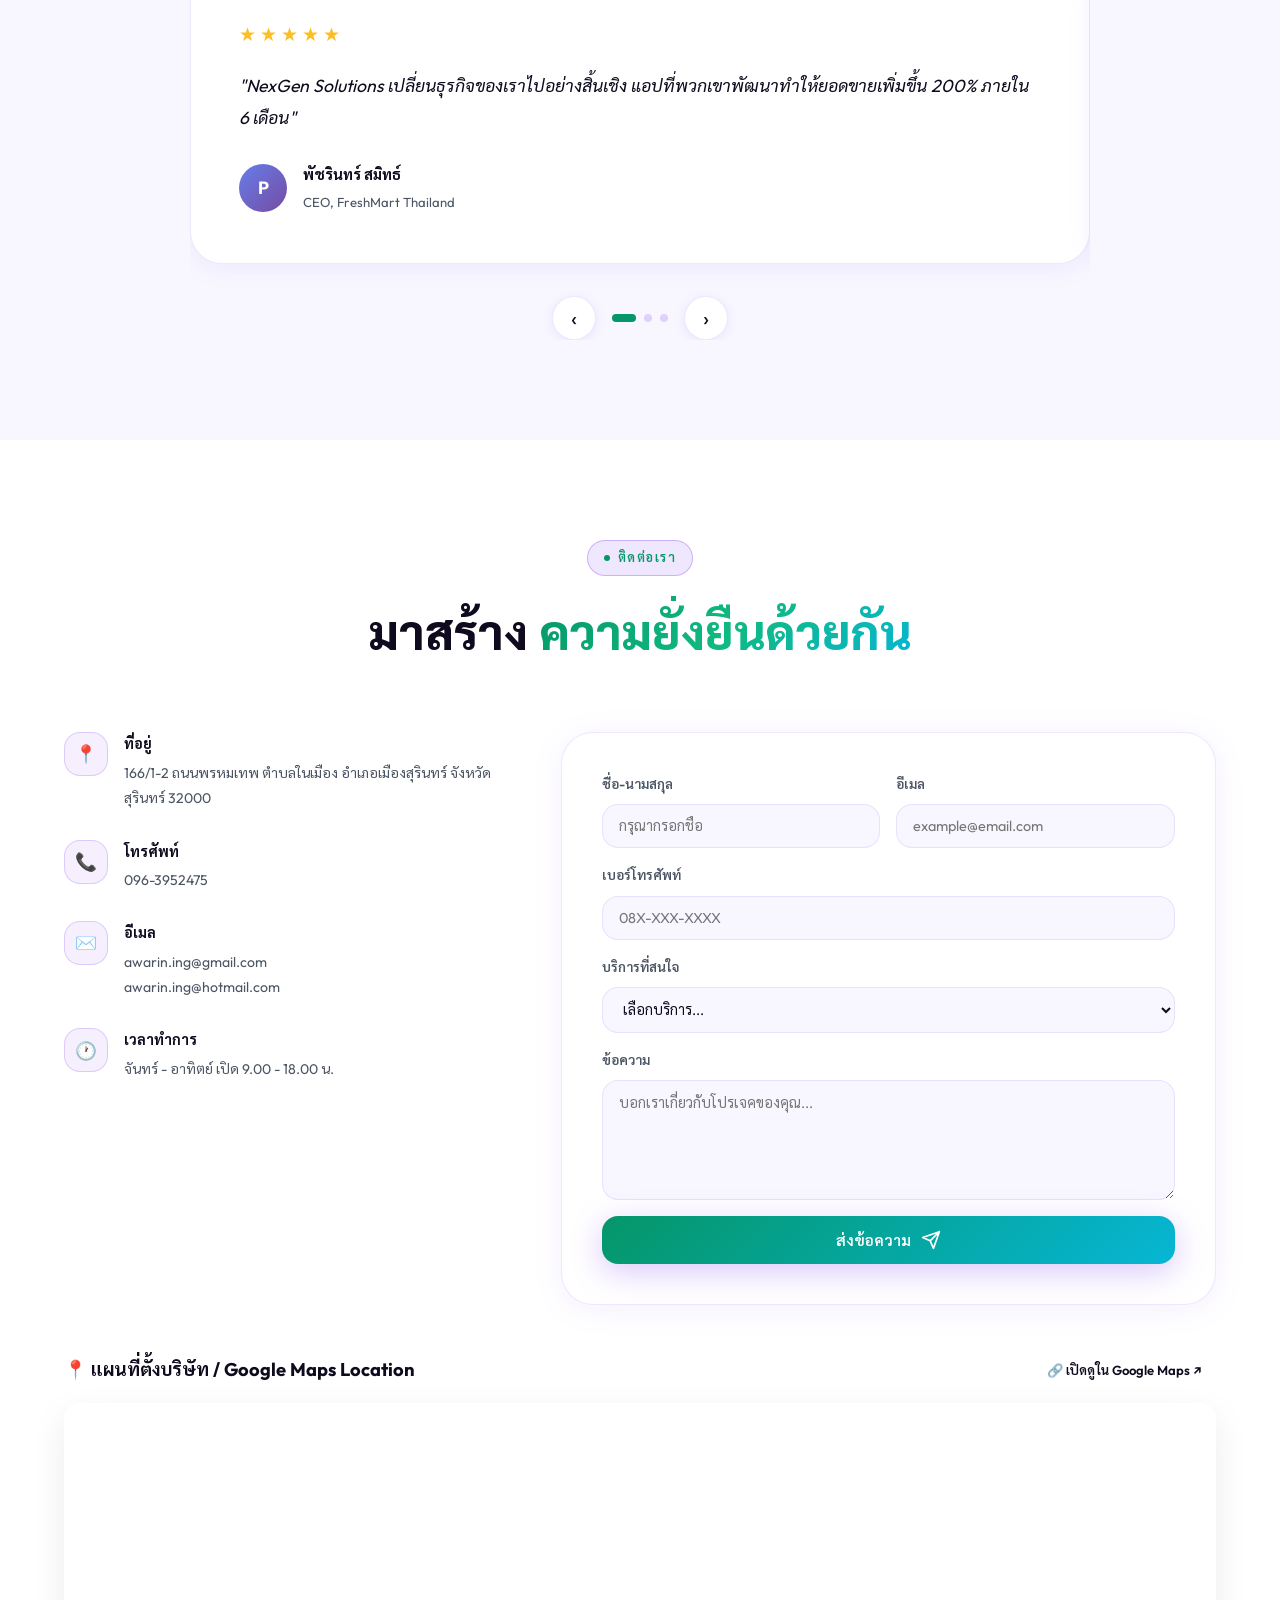
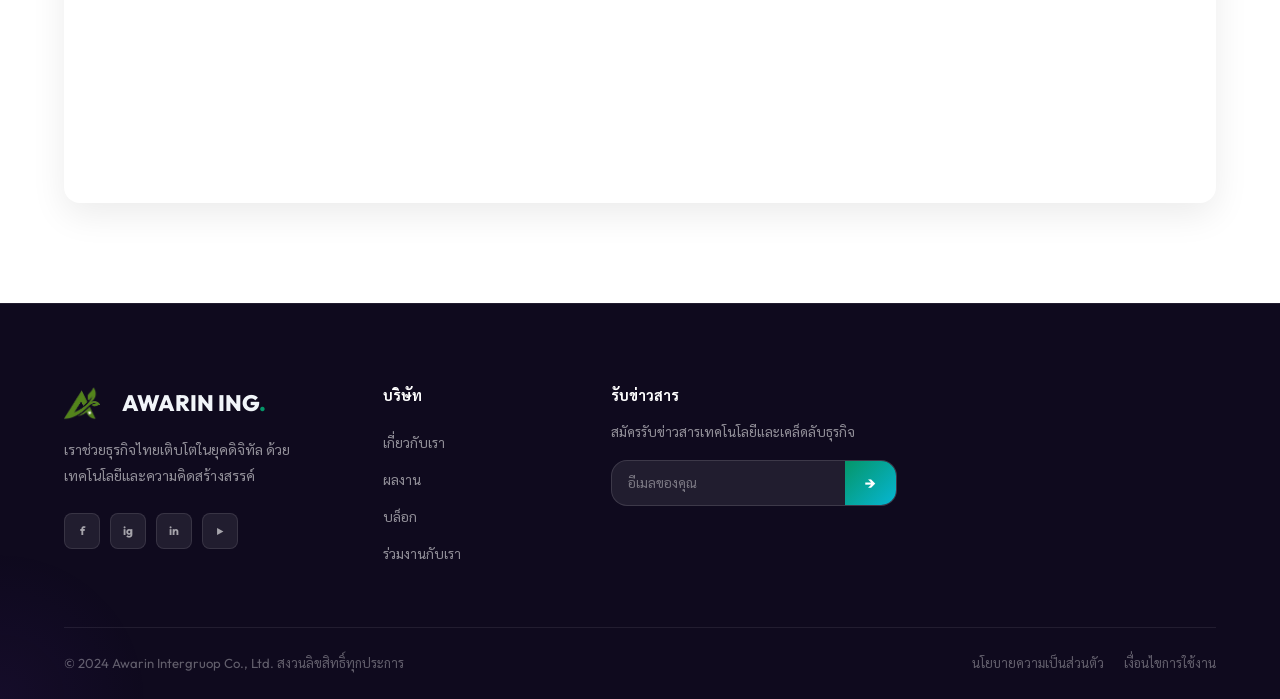
==== commit afe0f288: "Add interactive Google Maps location embed container to Contact section with Admin Panel configurati" ====
--- a/index.html
+++ b/index.html
@@ -374,7 +374,7 @@
     <div class="container">
       <div class="section-header" data-aos="fade-up">
         <div class="section-tag">ติดต่อเรา</div>
-        <h2 class="section-title">มาสร้าง<span class="gradient-text">บางอย่างด้วยกัน</span></h2>
+        <h2 class="section-title">มาสร้าง<span class="gradient-text">ความยั่งยืนด้วยกัน</span></h2>
       </div>
       <div class="contact-grid">
         <div class="contact-info" data-aos="fade-right">
@@ -447,6 +447,21 @@
           </div>
         </form>
       </div>
+
+      <!-- Google Maps Embed Container -->
+      <div class="map-section" id="contactMapContainer" data-aos="fade-up" style="margin-top:48px">
+        <div style="margin-bottom:16px;display:flex;justify-content:space-between;align-items:center;flex-wrap:wrap;gap:10px">
+          <h3 style="font-size:1.15rem;font-weight:700;color:var(--text-color);display:flex;align-items:center;gap:8px;margin:0">
+            <span>📍 แผนที่ตั้งบริษัท / Google Maps Location</span>
+          </h3>
+          <a id="openGoogleMapsBtn" href="https://maps.google.com" target="_blank" rel="noopener" class="btn btn-secondary btn-sm" style="font-size:0.82rem;padding:6px 14px;border-radius:100px">
+            🔗 เปิดดูใน Google Maps ↗
+          </a>
+        </div>
+        <div style="position:relative;width:100%;height:400px;border-radius:16px;overflow:hidden;box-shadow:0 12px 35px rgba(0,0,0,0.08);border:1px solid rgba(255,255,255,0.1)">
+          <iframe id="contactMapIframe" src="https://www.google.com/maps/embed?pb=!1m18!1m12!1m3!1d3875.7277259163273!2d100.53696531483017!3d13.734689990358482!2m3!1f0!1f0!3f0!3m2!1i1024!2i768!4f13.1!3m3!1m2!1s0x30e29ed8b3687353%3A0xe541c49615a498b5!2sBangkok%2C%20Thailand!5e0!3m2!1sen!2sth!4v1620000000000!5m2!1sen!2sth" width="100%" height="100%" style="border:0;" allowfullscreen="" loading="lazy" referrerpolicy="no-referrer-when-downgrade"></iframe>
+        </div>
+      </div>
     </div>
   </section>
 
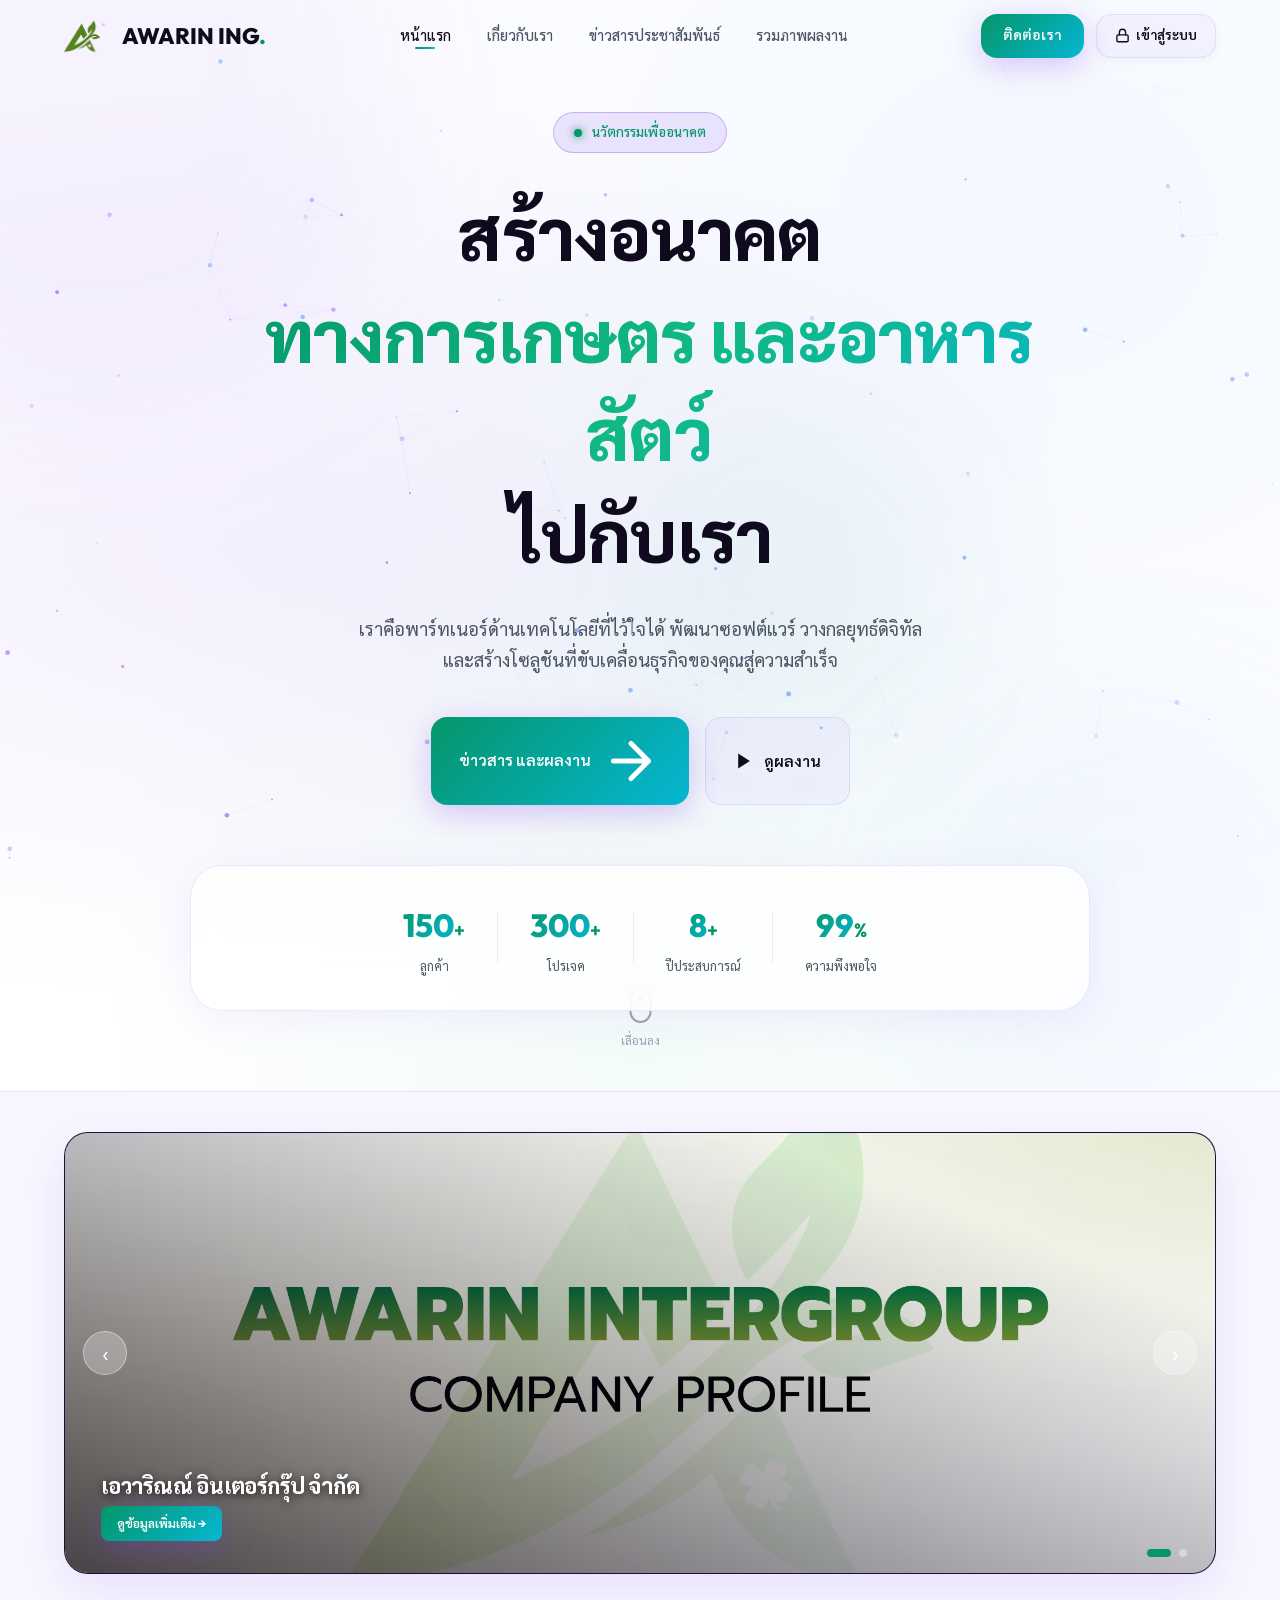
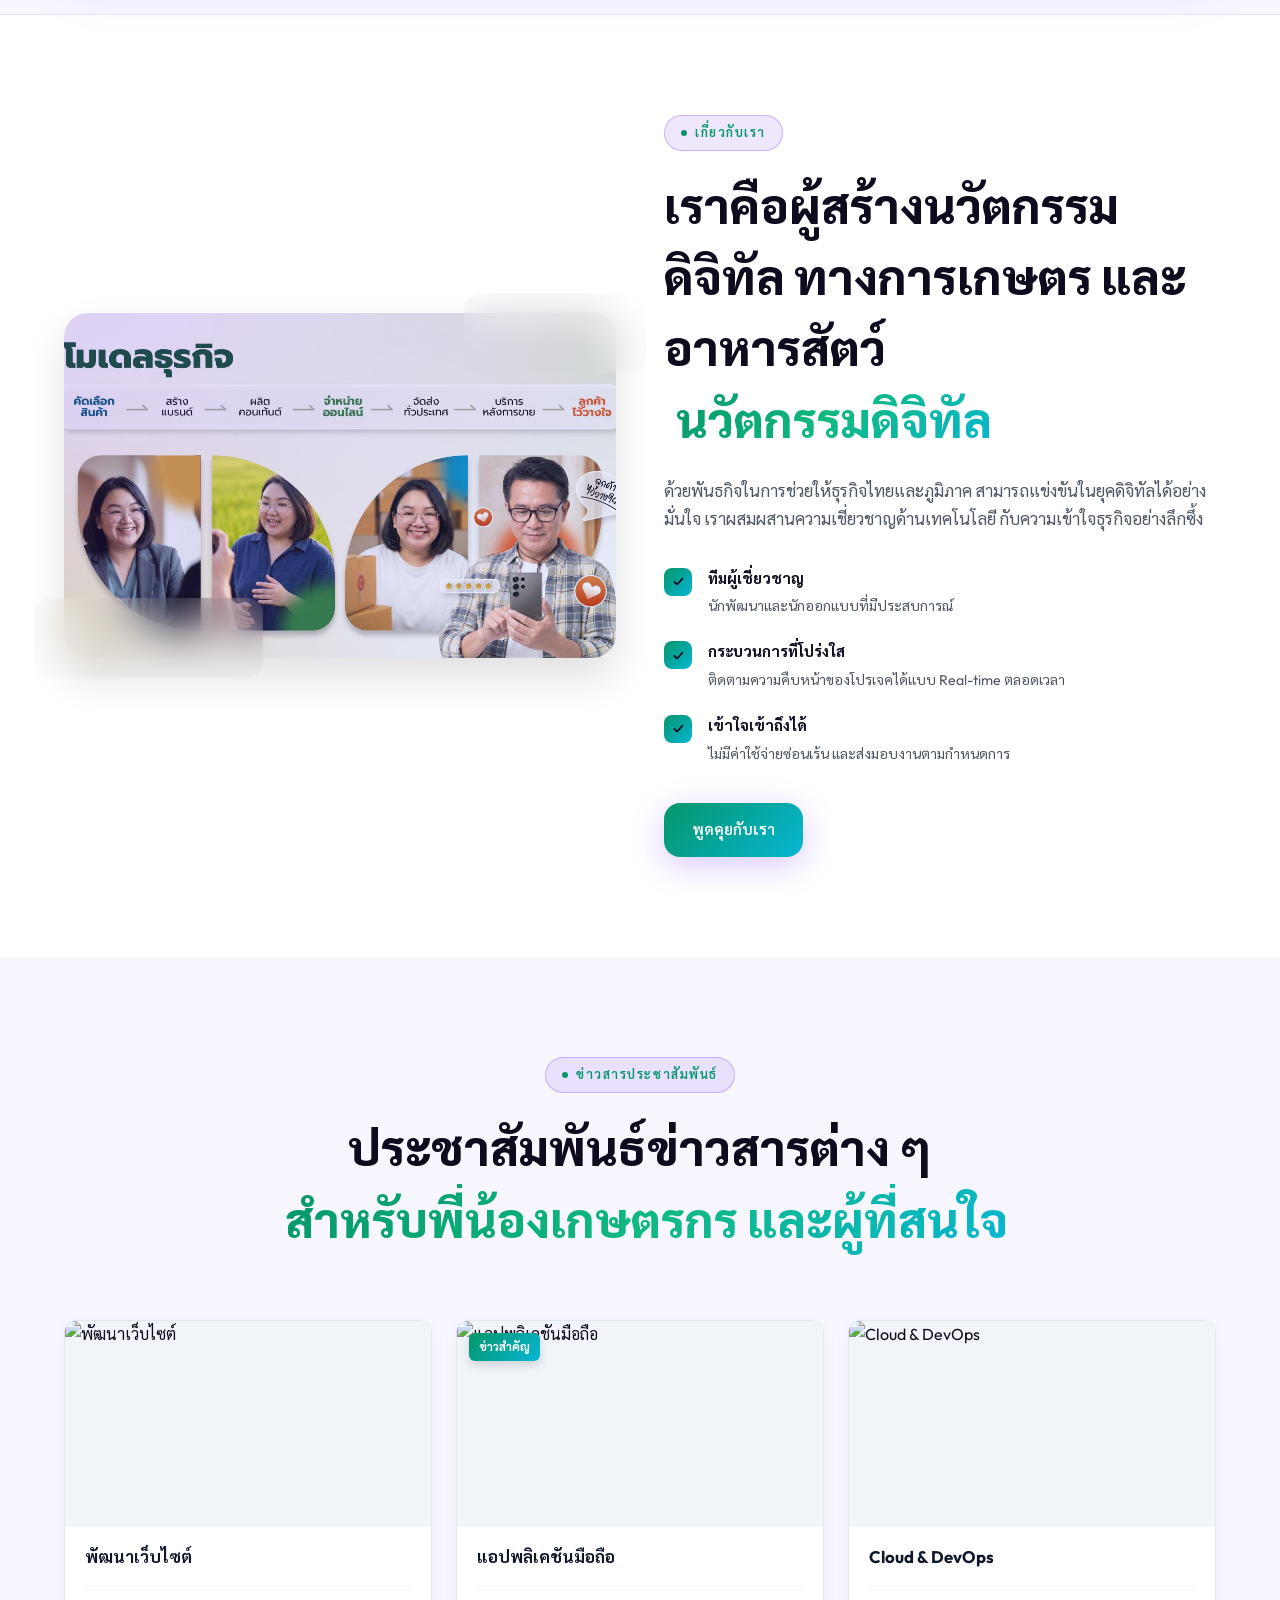
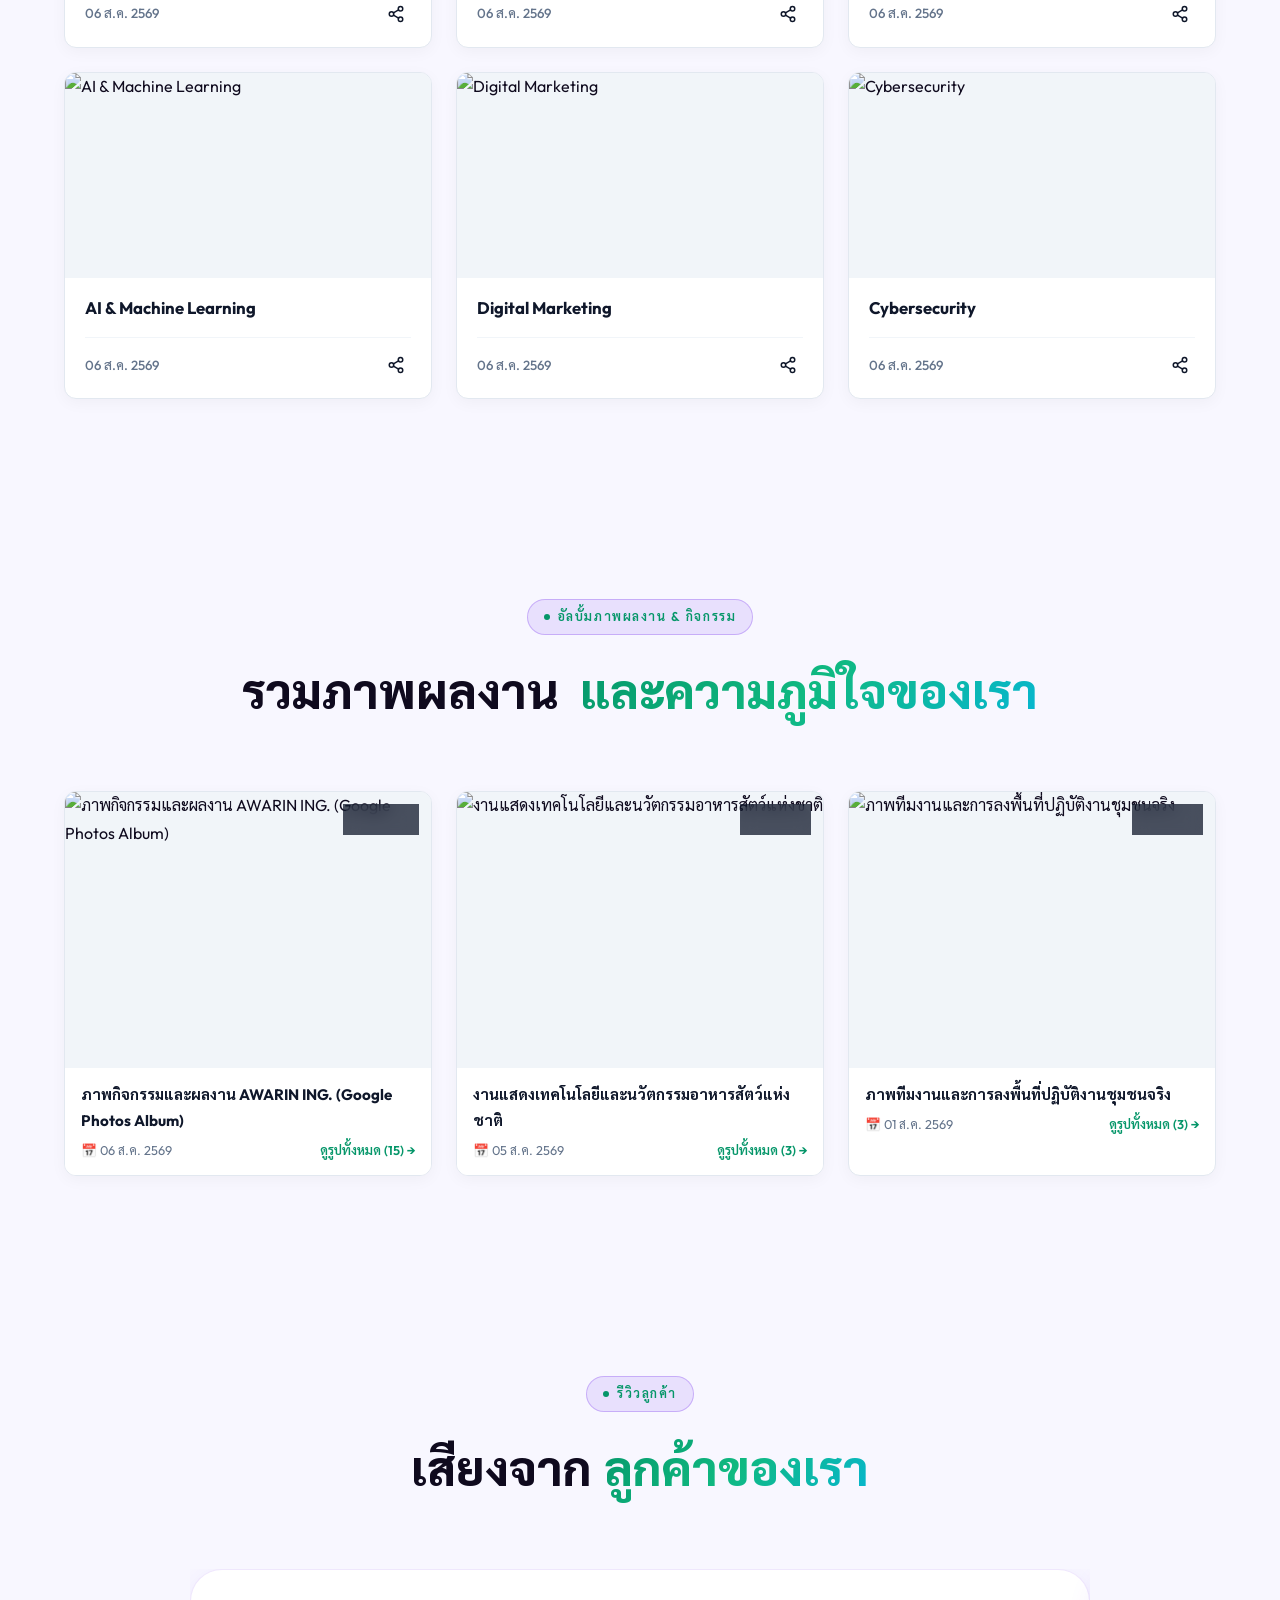
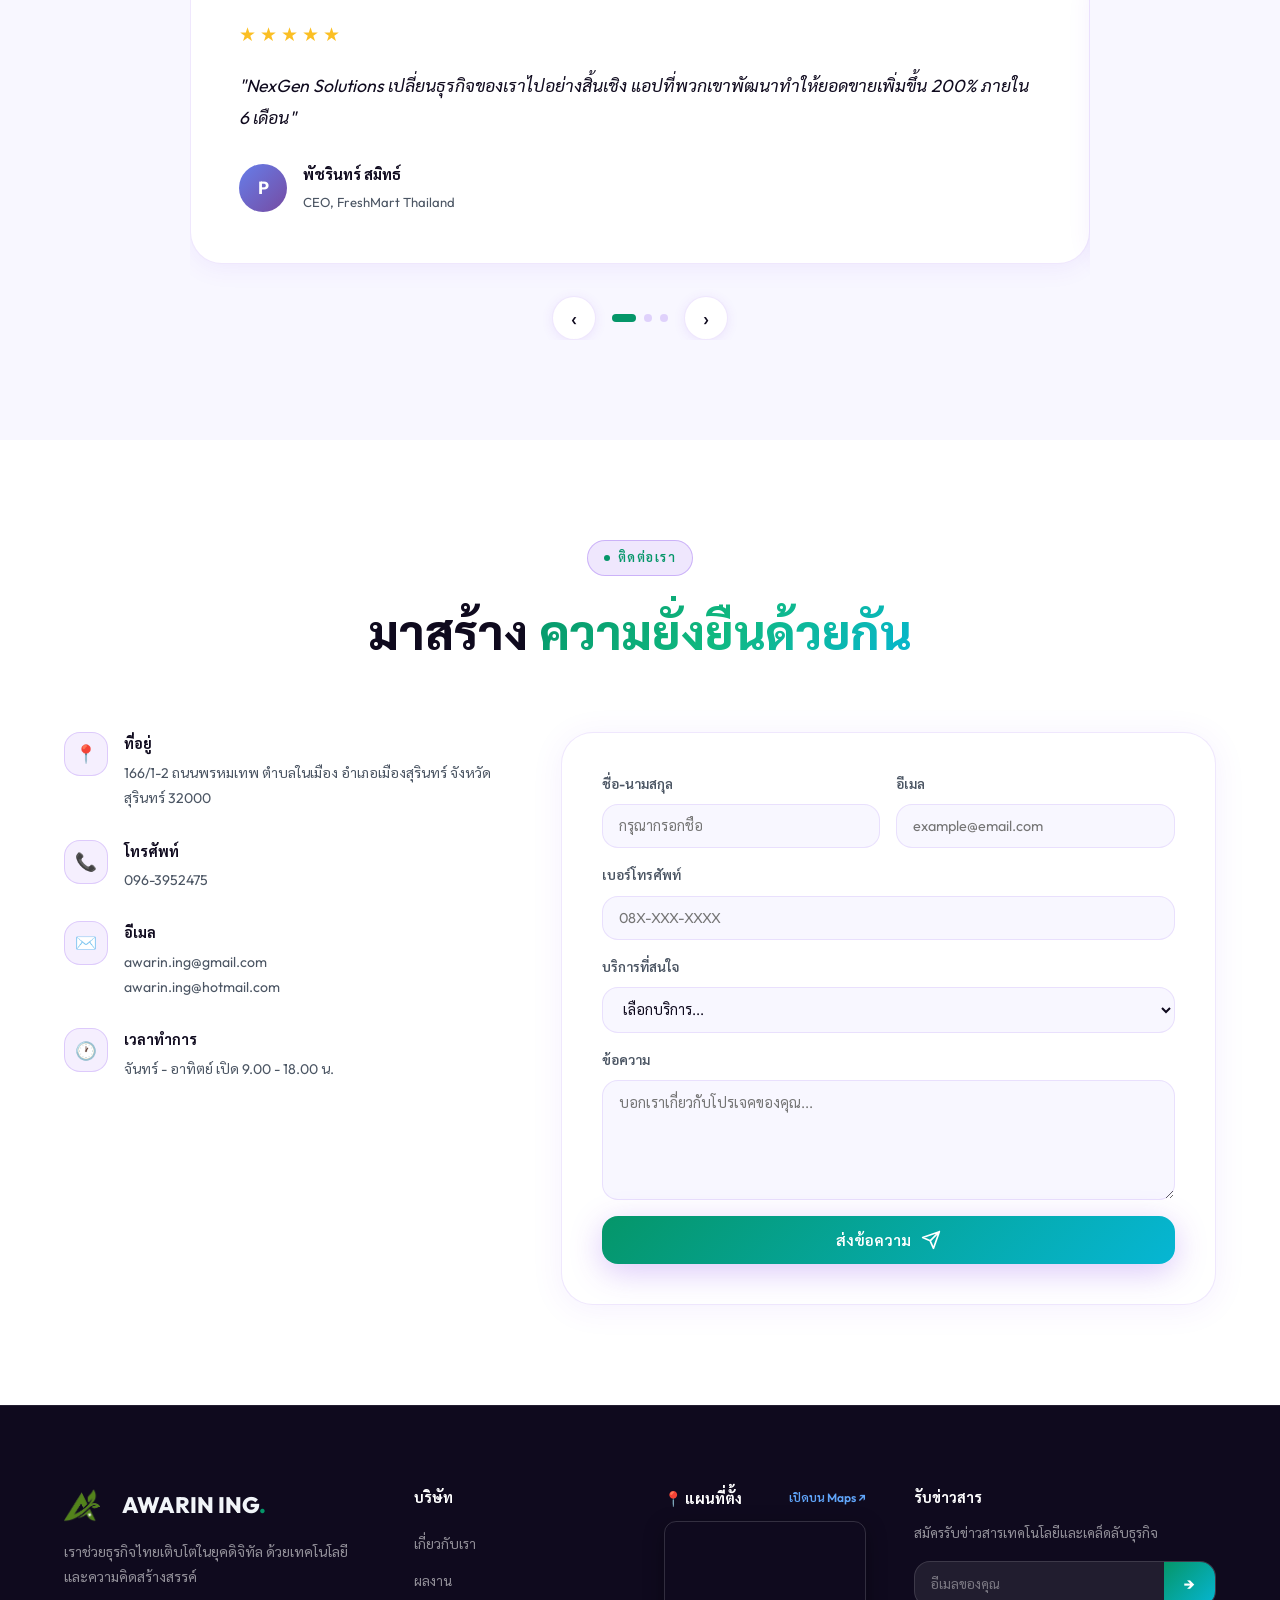
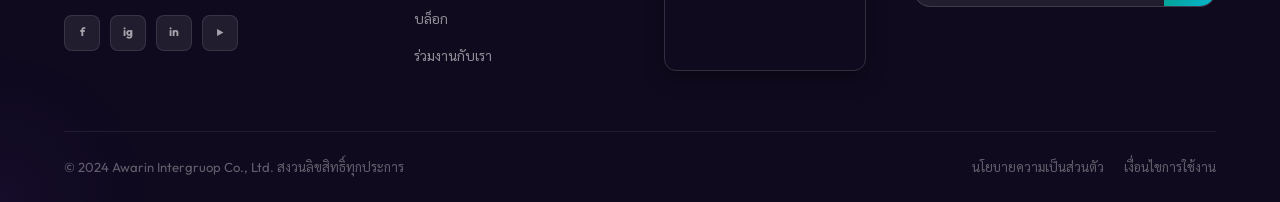
==== commit 1fec3cb3: "Move compact Google Maps embed into footer between links column and newsletter subscription box" ====
--- a/index.html
+++ b/index.html
@@ -447,21 +447,6 @@
           </div>
         </form>
       </div>
-
-      <!-- Google Maps Embed Container -->
-      <div class="map-section" id="contactMapContainer" data-aos="fade-up" style="margin-top:48px">
-        <div style="margin-bottom:16px;display:flex;justify-content:space-between;align-items:center;flex-wrap:wrap;gap:10px">
-          <h3 style="font-size:1.15rem;font-weight:700;color:var(--text-color);display:flex;align-items:center;gap:8px;margin:0">
-            <span>📍 แผนที่ตั้งบริษัท / Google Maps Location</span>
-          </h3>
-          <a id="openGoogleMapsBtn" href="https://maps.google.com" target="_blank" rel="noopener" class="btn btn-secondary btn-sm" style="font-size:0.82rem;padding:6px 14px;border-radius:100px">
-            🔗 เปิดดูใน Google Maps ↗
-          </a>
-        </div>
-        <div style="position:relative;width:100%;height:400px;border-radius:16px;overflow:hidden;box-shadow:0 12px 35px rgba(0,0,0,0.08);border:1px solid rgba(255,255,255,0.1)">
-          <iframe id="contactMapIframe" src="https://www.google.com/maps/embed?pb=!1m18!1m12!1m3!1d3875.7277259163273!2d100.53696531483017!3d13.734689990358482!2m3!1f0!1f0!3f0!3m2!1i1024!2i768!4f13.1!3m3!1m2!1s0x30e29ed8b3687353%3A0xe541c49615a498b5!2sBangkok%2C%20Thailand!5e0!3m2!1sen!2sth!4v1620000000000!5m2!1sen!2sth" width="100%" height="100%" style="border:0;" allowfullscreen="" loading="lazy" referrerpolicy="no-referrer-when-downgrade"></iframe>
-        </div>
-      </div>
     </div>
   </section>
 
@@ -493,6 +478,20 @@
             <li><a href="#">ร่วมงานกับเรา</a></li>
           </ul>
         </div>
+        <!-- Compact Footer Map Column -->
+        <div class="footer-map-col" id="contactMapContainer">
+          <div style="margin-bottom:10px;display:flex;justify-content:space-between;align-items:center">
+            <h5 style="margin:0;font-size:0.92rem;font-weight:700;color:#ffffff;display:flex;align-items:center;gap:6px">
+              <span>📍 แผนที่ตั้ง</span>
+            </h5>
+            <a id="openGoogleMapsBtn" href="https://maps.google.com" target="_blank" rel="noopener" style="font-size:0.75rem;color:#60a5fa;text-decoration:none;font-weight:600">
+              เปิดบน Maps ↗
+            </a>
+          </div>
+          <div style="position:relative;width:100%;height:150px;border-radius:12px;overflow:hidden;border:1px solid rgba(255,255,255,0.15);box-shadow:0 6px 20px rgba(0,0,0,0.35)">
+            <iframe id="contactMapIframe" src="https://www.google.com/maps/embed?pb=!1m18!1m12!1m3!1d3875.7277259163273!2d100.53696531483017!3d13.734689990358482!2m3!1f0!1f0!3f0!3m2!1i1024!2i768!4f13.1!3m3!1m2!1s0x30e29ed8b3687353%3A0xe541c49615a498b5!2sBangkok%2C%20Thailand!5e0!3m2!1sen!2sth!4v1620000000000!5m2!1sen!2sth" width="100%" height="100%" style="border:0;" allowfullscreen="" loading="lazy" referrerpolicy="no-referrer-when-downgrade"></iframe>
+          </div>
+        </div>
         <div class="footer-newsletter">
           <h5>รับข่าวสาร</h5>
           <p>สมัครรับข่าวสารเทคโนโลยีและเคล็ดลับธุรกิจ</p>
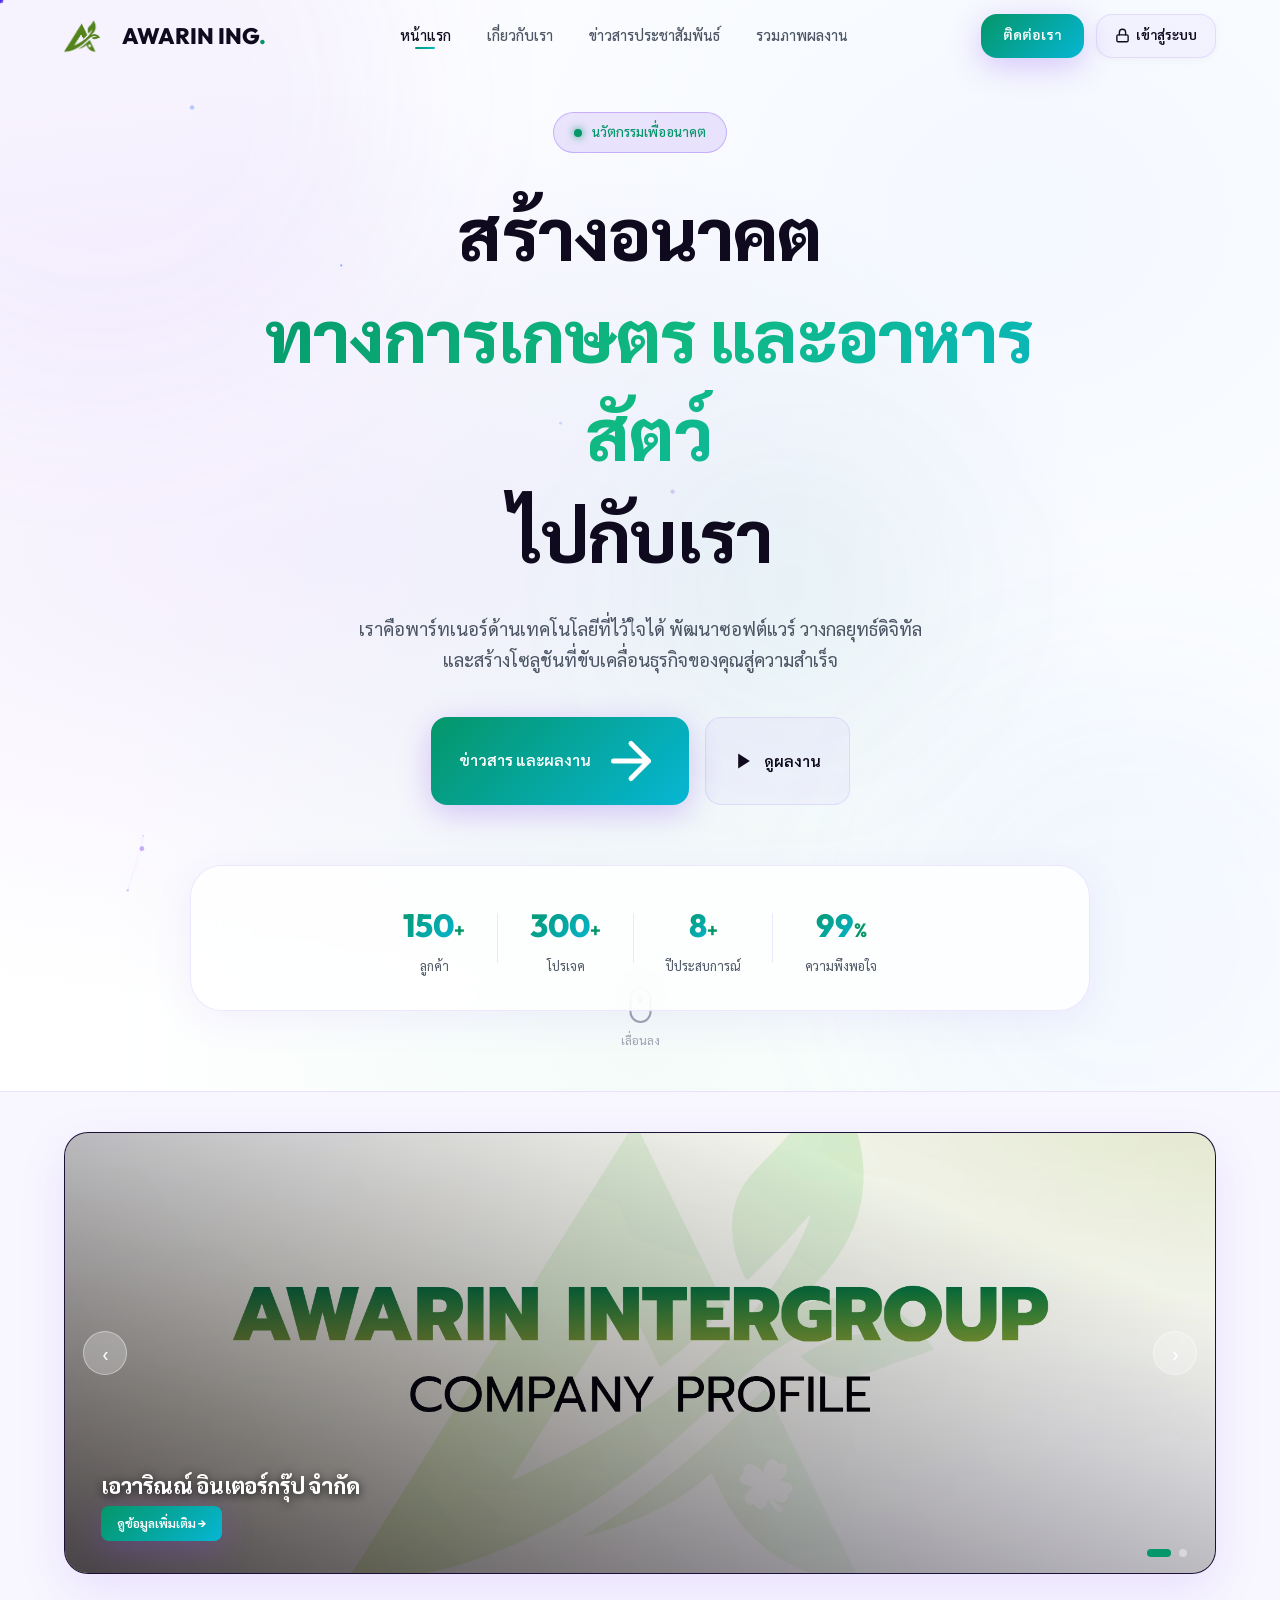
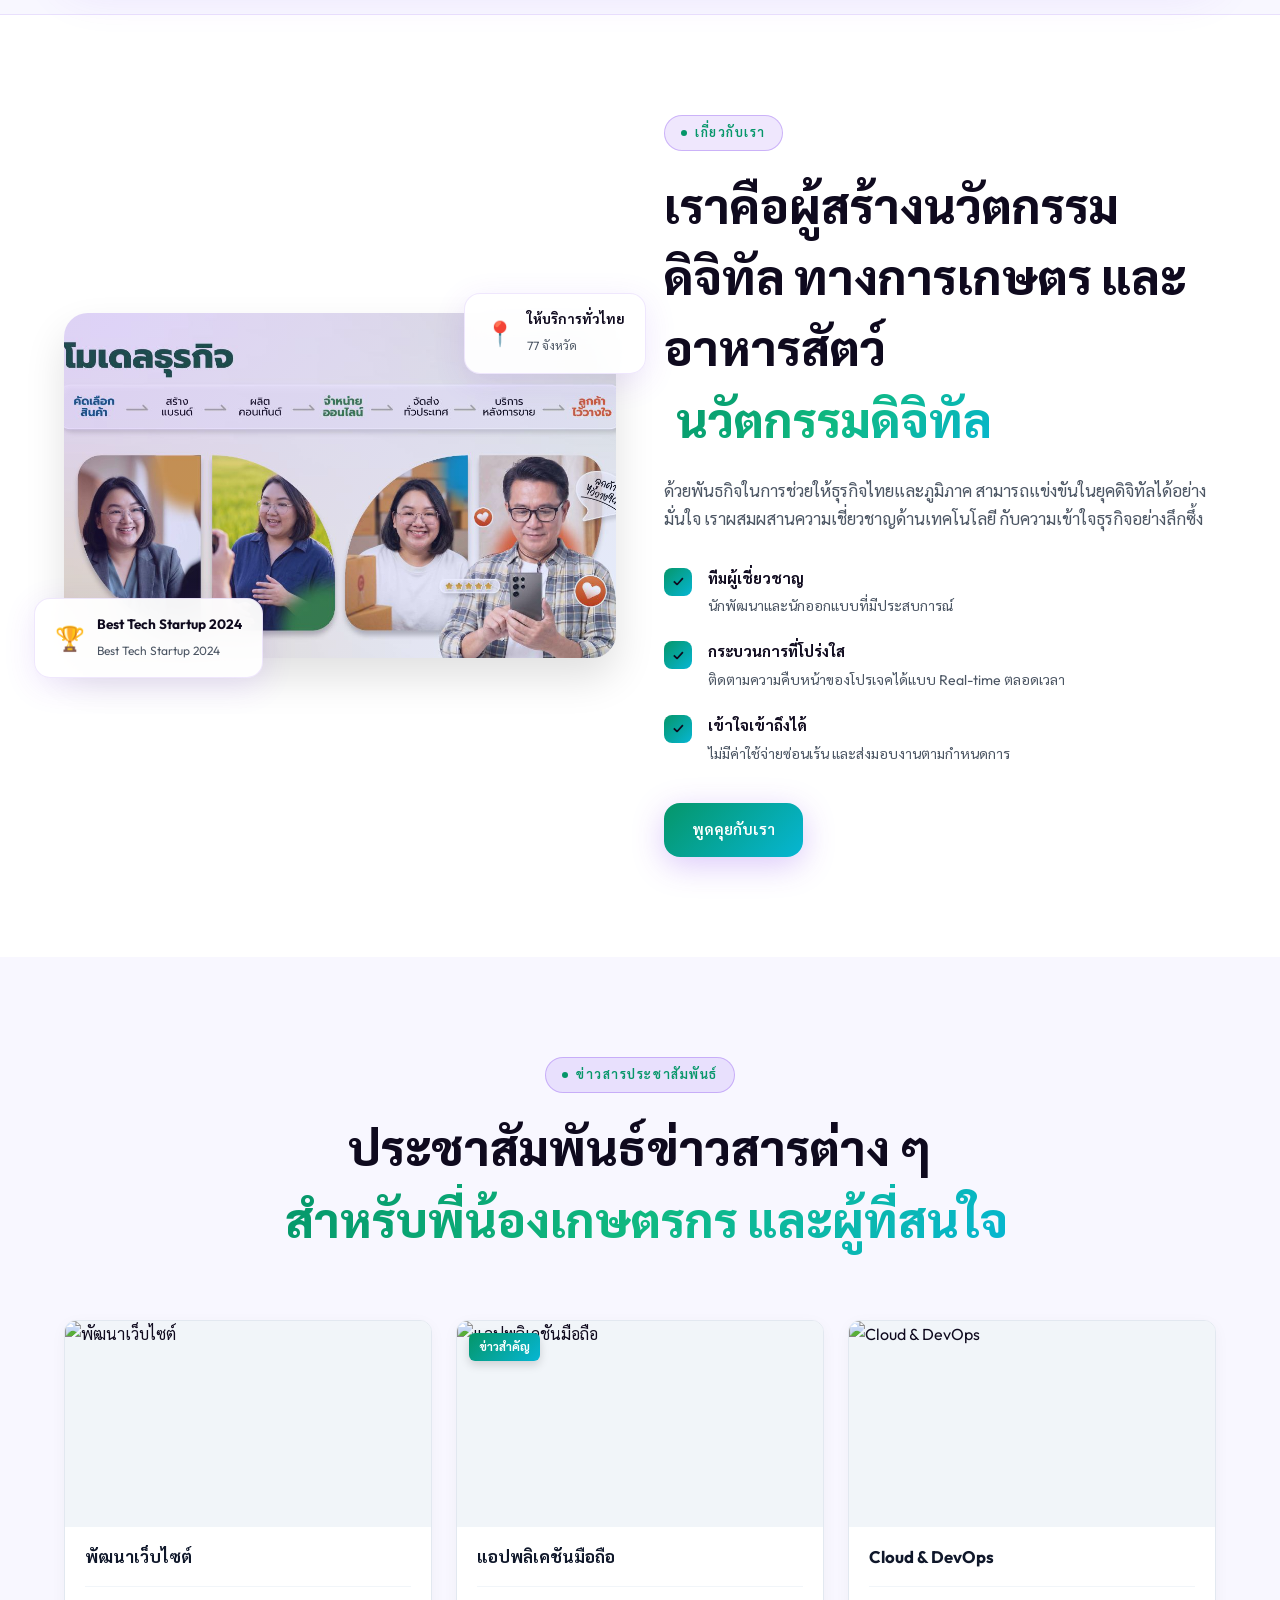
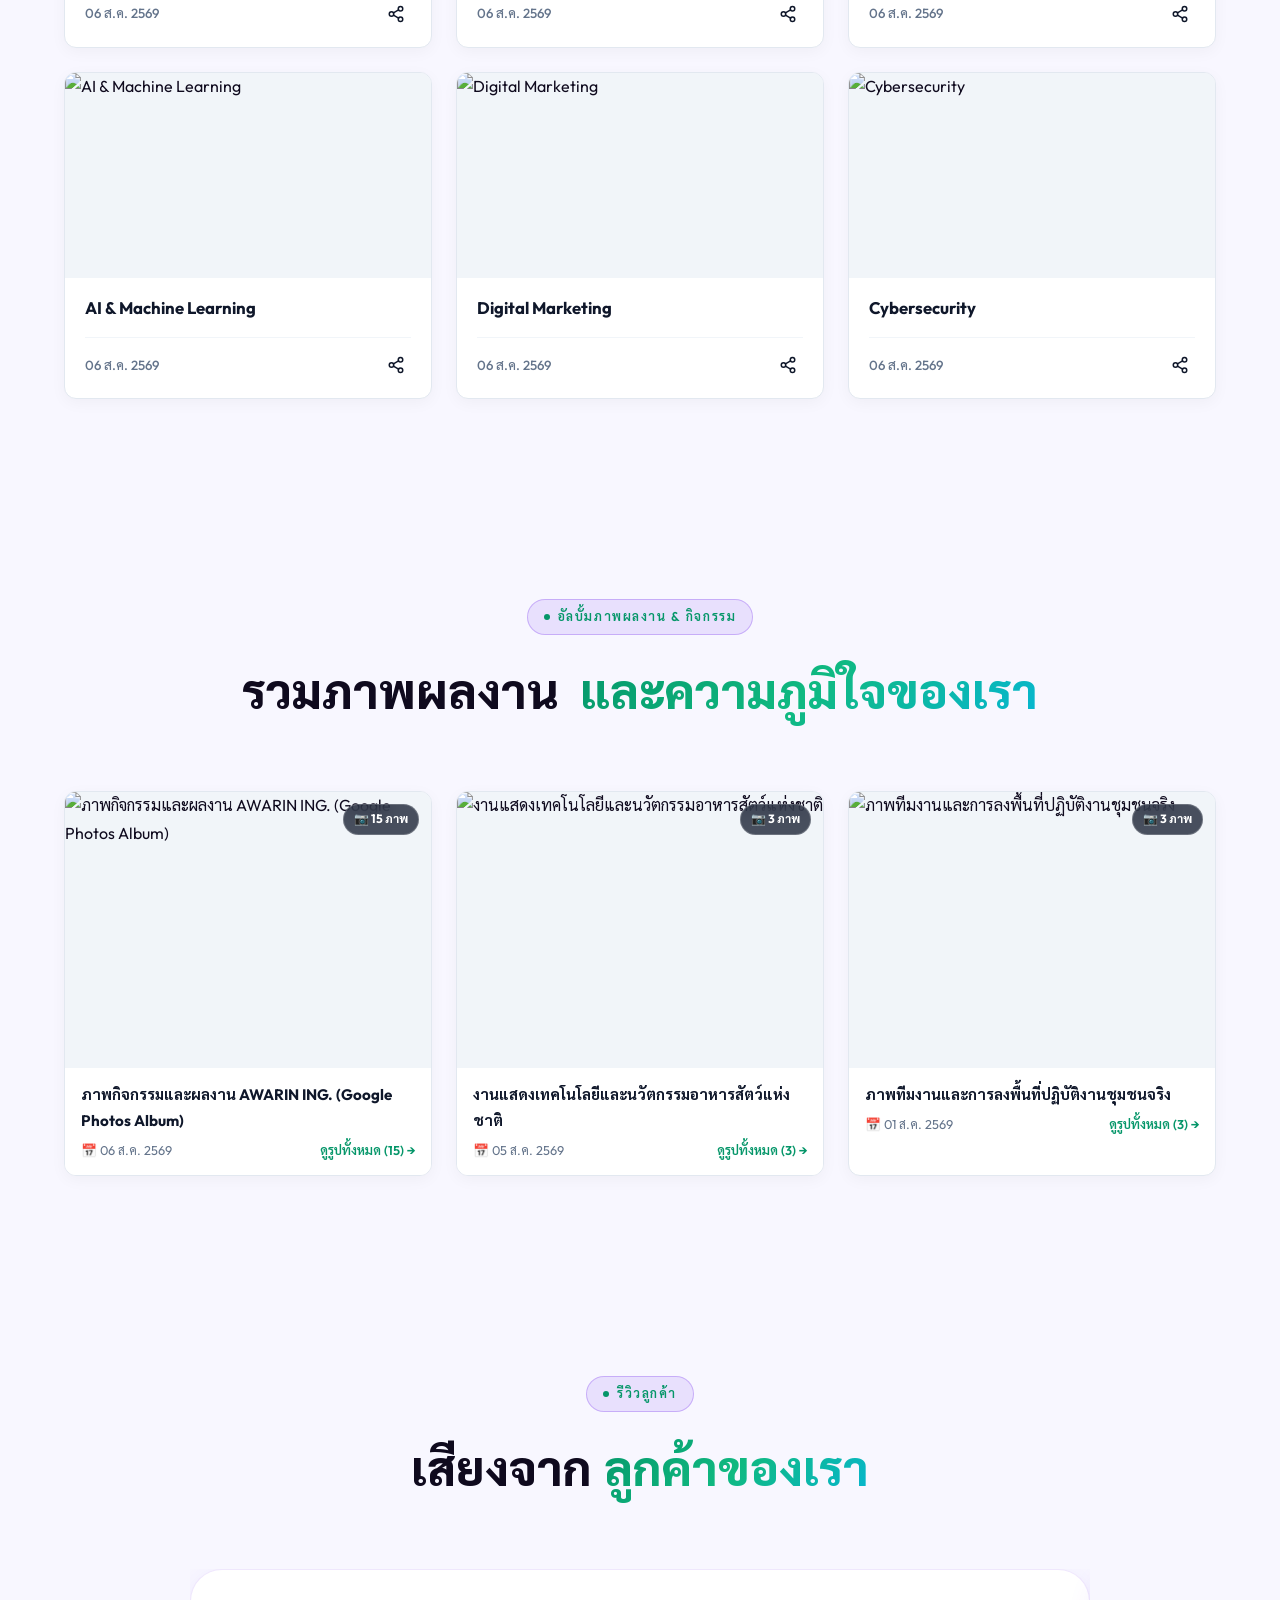
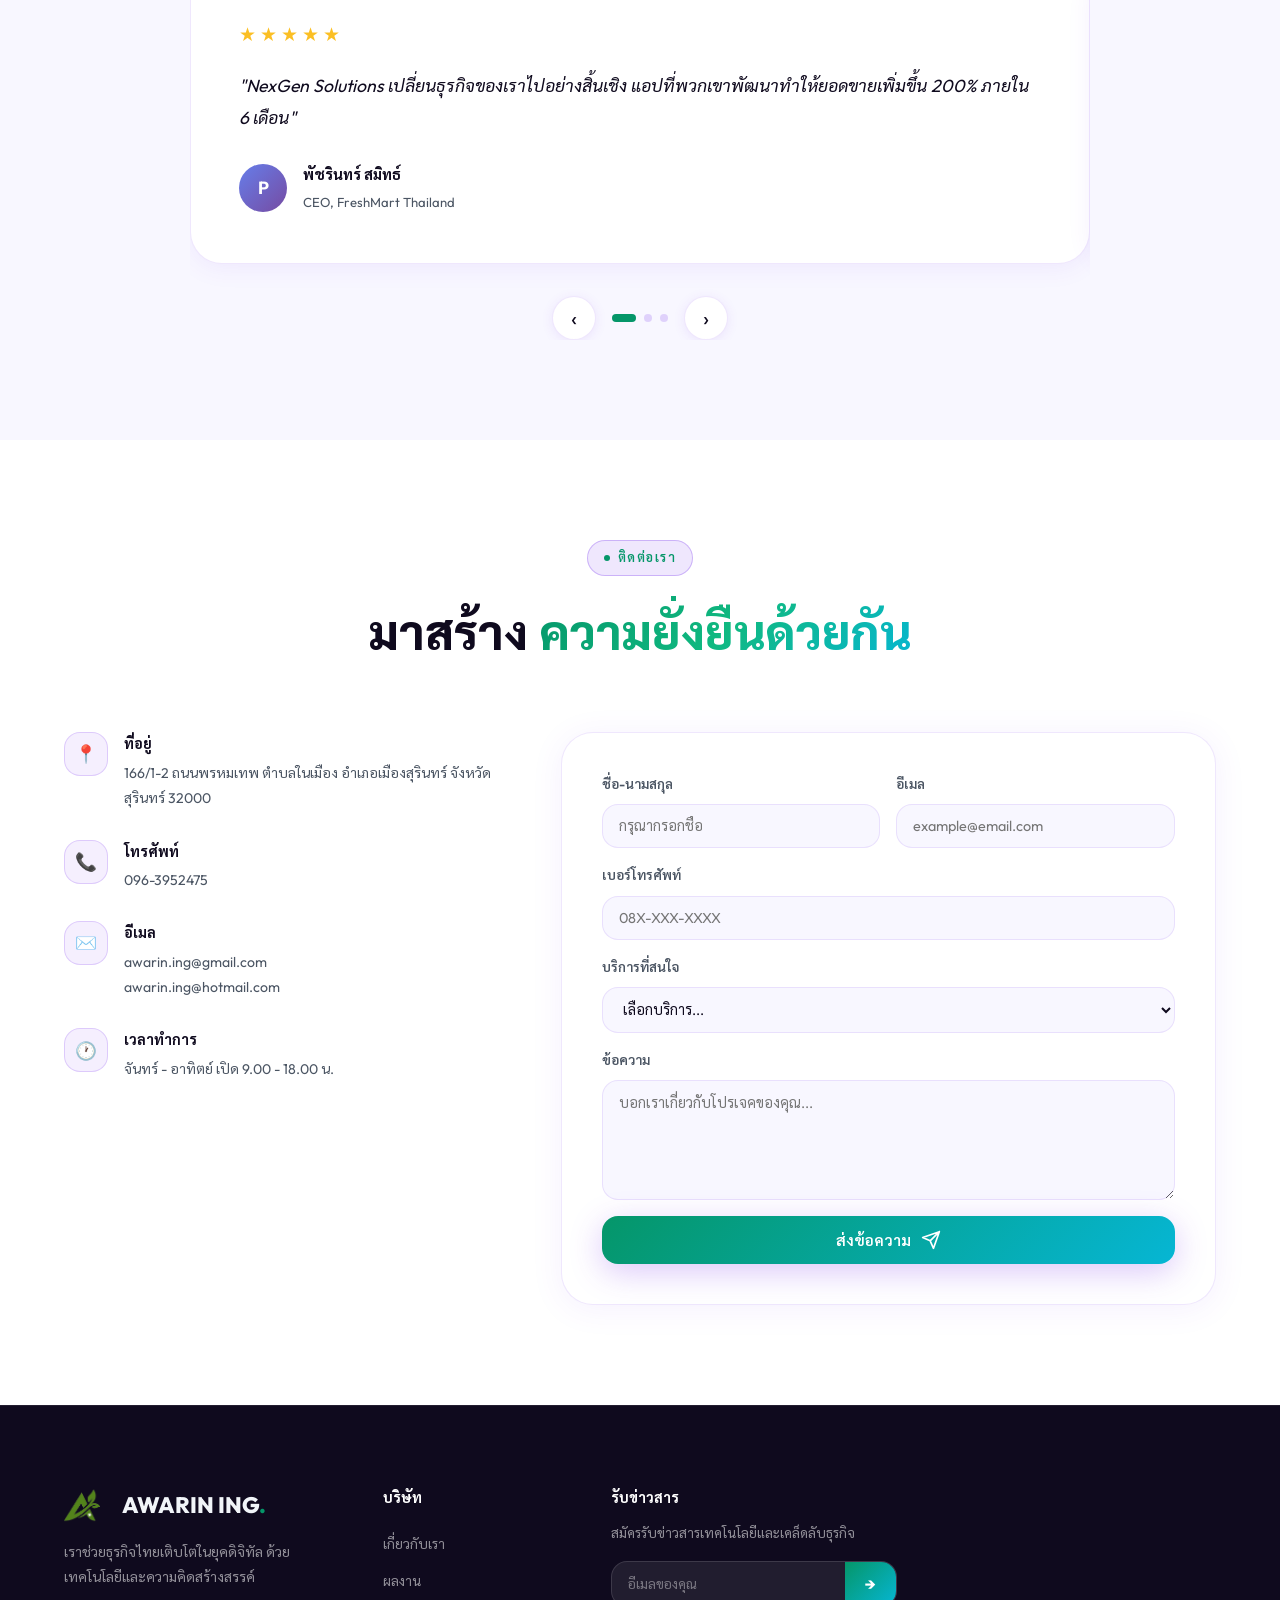
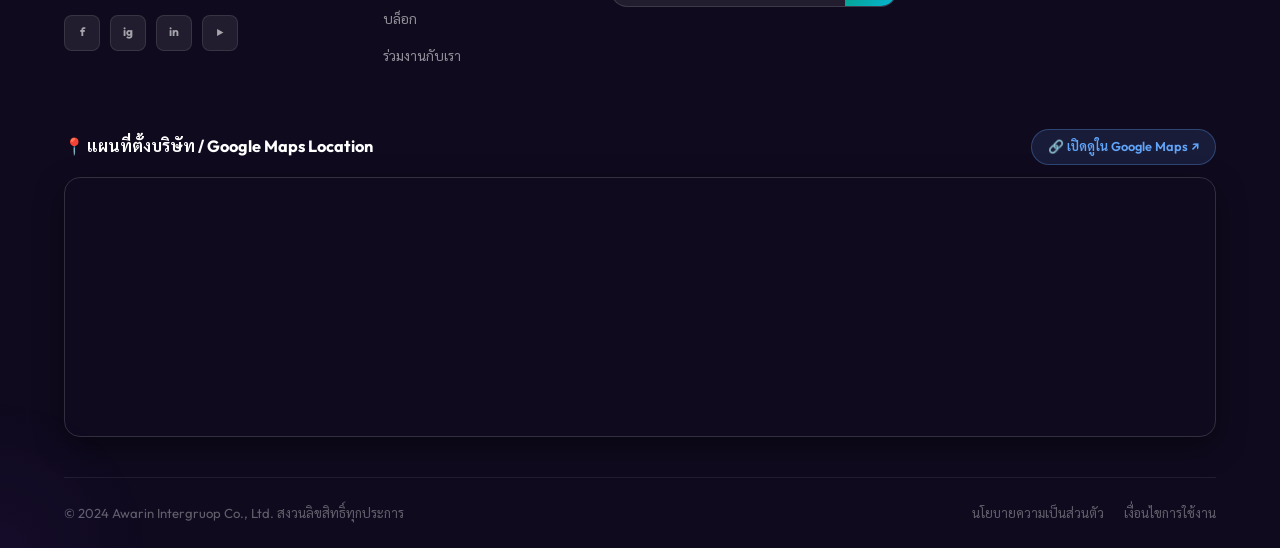
==== commit f7bc1d41: "Expand Google Maps location embed into full container width banner inside footer area" ====
--- a/index.html
+++ b/index.html
@@ -478,20 +478,6 @@
             <li><a href="#">ร่วมงานกับเรา</a></li>
           </ul>
         </div>
-        <!-- Compact Footer Map Column -->
-        <div class="footer-map-col" id="contactMapContainer">
-          <div style="margin-bottom:10px;display:flex;justify-content:space-between;align-items:center">
-            <h5 style="margin:0;font-size:0.92rem;font-weight:700;color:#ffffff;display:flex;align-items:center;gap:6px">
-              <span>📍 แผนที่ตั้ง</span>
-            </h5>
-            <a id="openGoogleMapsBtn" href="https://maps.google.com" target="_blank" rel="noopener" style="font-size:0.75rem;color:#60a5fa;text-decoration:none;font-weight:600">
-              เปิดบน Maps ↗
-            </a>
-          </div>
-          <div style="position:relative;width:100%;height:150px;border-radius:12px;overflow:hidden;border:1px solid rgba(255,255,255,0.15);box-shadow:0 6px 20px rgba(0,0,0,0.35)">
-            <iframe id="contactMapIframe" src="https://www.google.com/maps/embed?pb=!1m18!1m12!1m3!1d3875.7277259163273!2d100.53696531483017!3d13.734689990358482!2m3!1f0!1f0!3f0!3m2!1i1024!2i768!4f13.1!3m3!1m2!1s0x30e29ed8b3687353%3A0xe541c49615a498b5!2sBangkok%2C%20Thailand!5e0!3m2!1sen!2sth!4v1620000000000!5m2!1sen!2sth" width="100%" height="100%" style="border:0;" allowfullscreen="" loading="lazy" referrerpolicy="no-referrer-when-downgrade"></iframe>
-          </div>
-        </div>
         <div class="footer-newsletter">
           <h5>รับข่าวสาร</h5>
           <p>สมัครรับข่าวสารเทคโนโลยีและเคล็ดลับธุรกิจ</p>
@@ -501,6 +487,21 @@
           </form>
         </div>
       </div>
+
+      <!-- Wide Footer Map Banner -->
+      <div class="footer-wide-map" id="contactMapContainer" style="margin-top:10px;margin-bottom:40px">
+        <div style="margin-bottom:12px;display:flex;justify-content:space-between;align-items:center;flex-wrap:wrap;gap:10px">
+          <h5 style="margin:0;font-size:1.02rem;font-weight:700;color:#ffffff;display:flex;align-items:center;gap:8px">
+            <span>📍 แผนที่ตั้งบริษัท / Google Maps Location</span>
+          </h5>
+          <a id="openGoogleMapsBtn" href="https://maps.google.com" target="_blank" rel="noopener" style="font-size:0.8rem;color:#60a5fa;text-decoration:none;font-weight:600;background:rgba(96,165,250,0.12);padding:6px 16px;border-radius:100px;border:1px solid rgba(96,165,250,0.3)">
+            🔗 เปิดดูใน Google Maps ↗
+          </a>
+        </div>
+        <div style="position:relative;width:100%;height:260px;border-radius:16px;overflow:hidden;border:1px solid rgba(255,255,255,0.15);box-shadow:0 10px 30px rgba(0,0,0,0.4)">
+          <iframe id="contactMapIframe" src="https://www.google.com/maps/embed?pb=!1m18!1m12!1m3!1d3875.7277259163273!2d100.53696531483017!3d13.734689990358482!2m3!1f0!1f0!3f0!3m2!1i1024!2i768!4f13.1!3m3!1m2!1s0x30e29ed8b3687353%3A0xe541c49615a498b5!2sBangkok%2C%20Thailand!5e0!3m2!1sen!2sth!4v1620000000000!5m2!1sen!2sth" width="100%" height="100%" style="border:0;" allowfullscreen="" loading="lazy" referrerpolicy="no-referrer-when-downgrade"></iframe>
+        </div>
+      </div>
       <div class="footer-bottom">
         <p>© 2024 Awarin Intergruop Co., Ltd. สงวนลิขสิทธิ์ทุกประการ</p>
         <div class="footer-bottom-links">
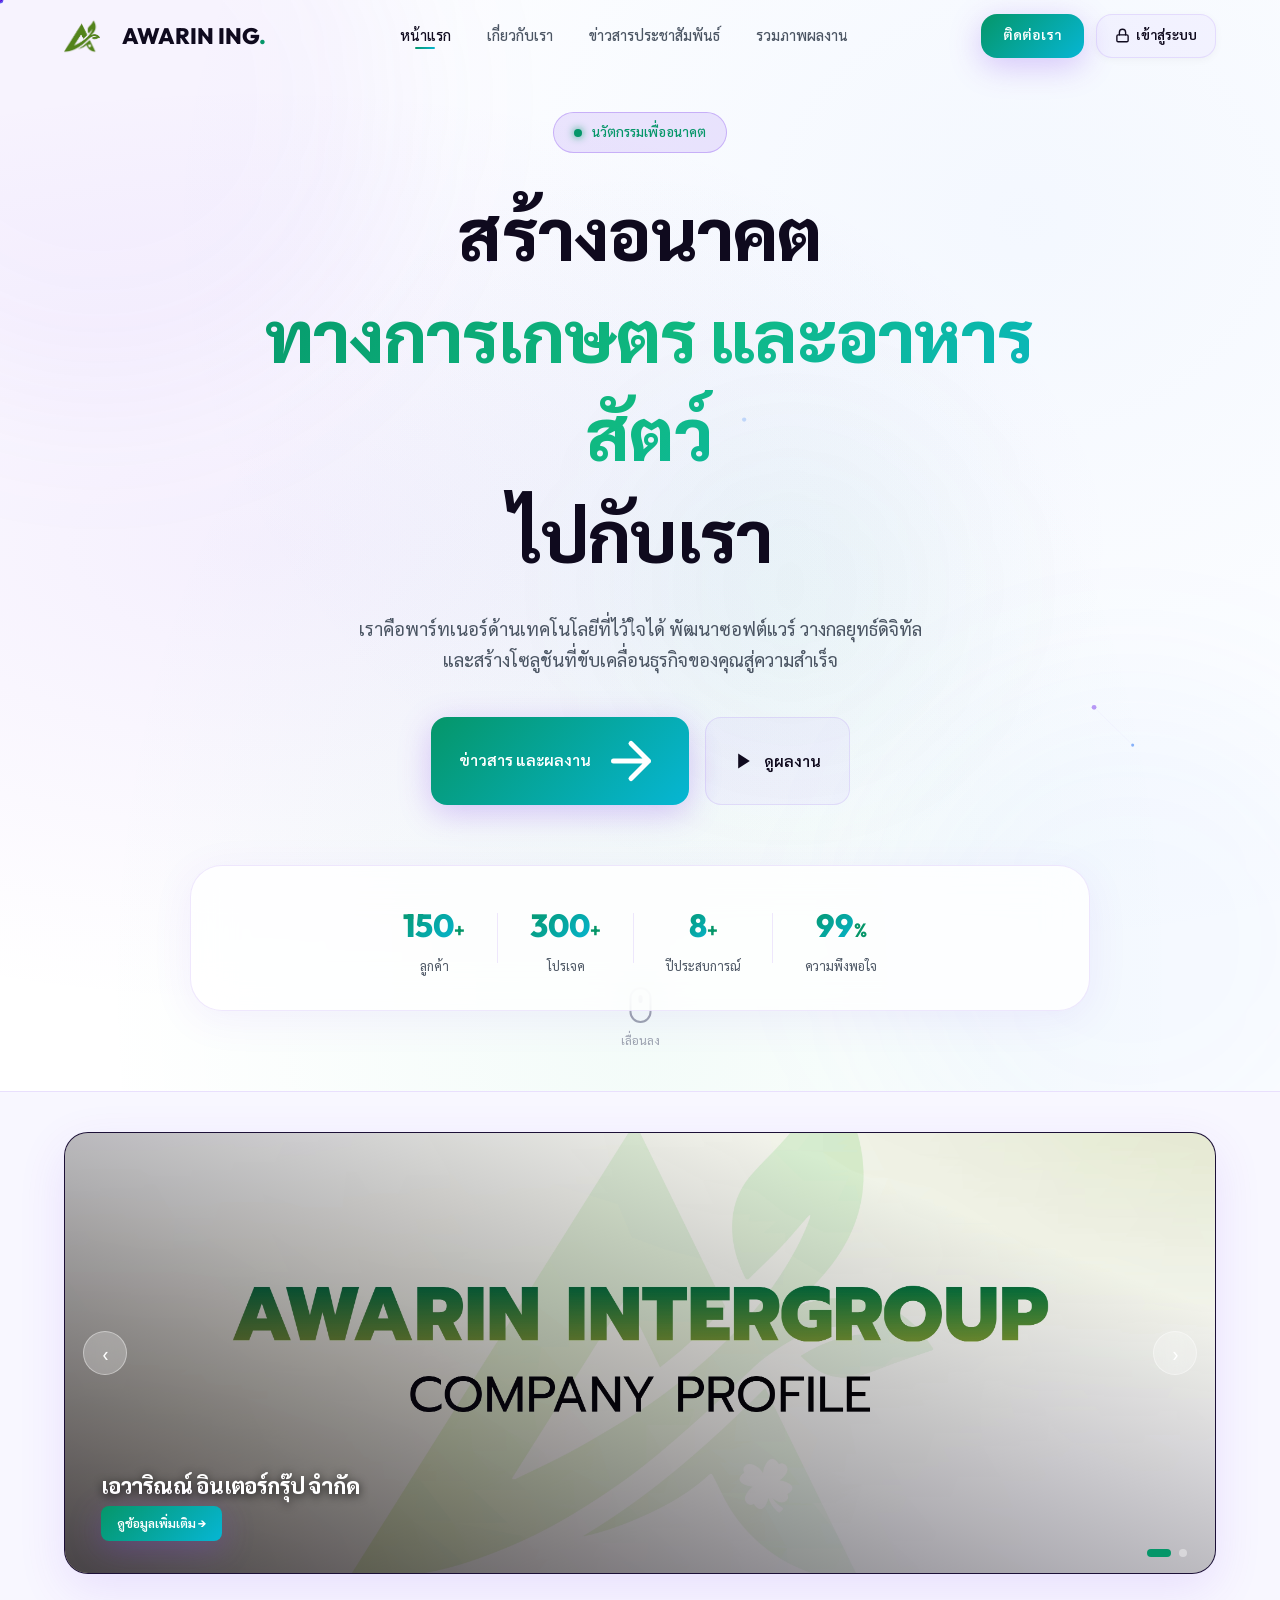
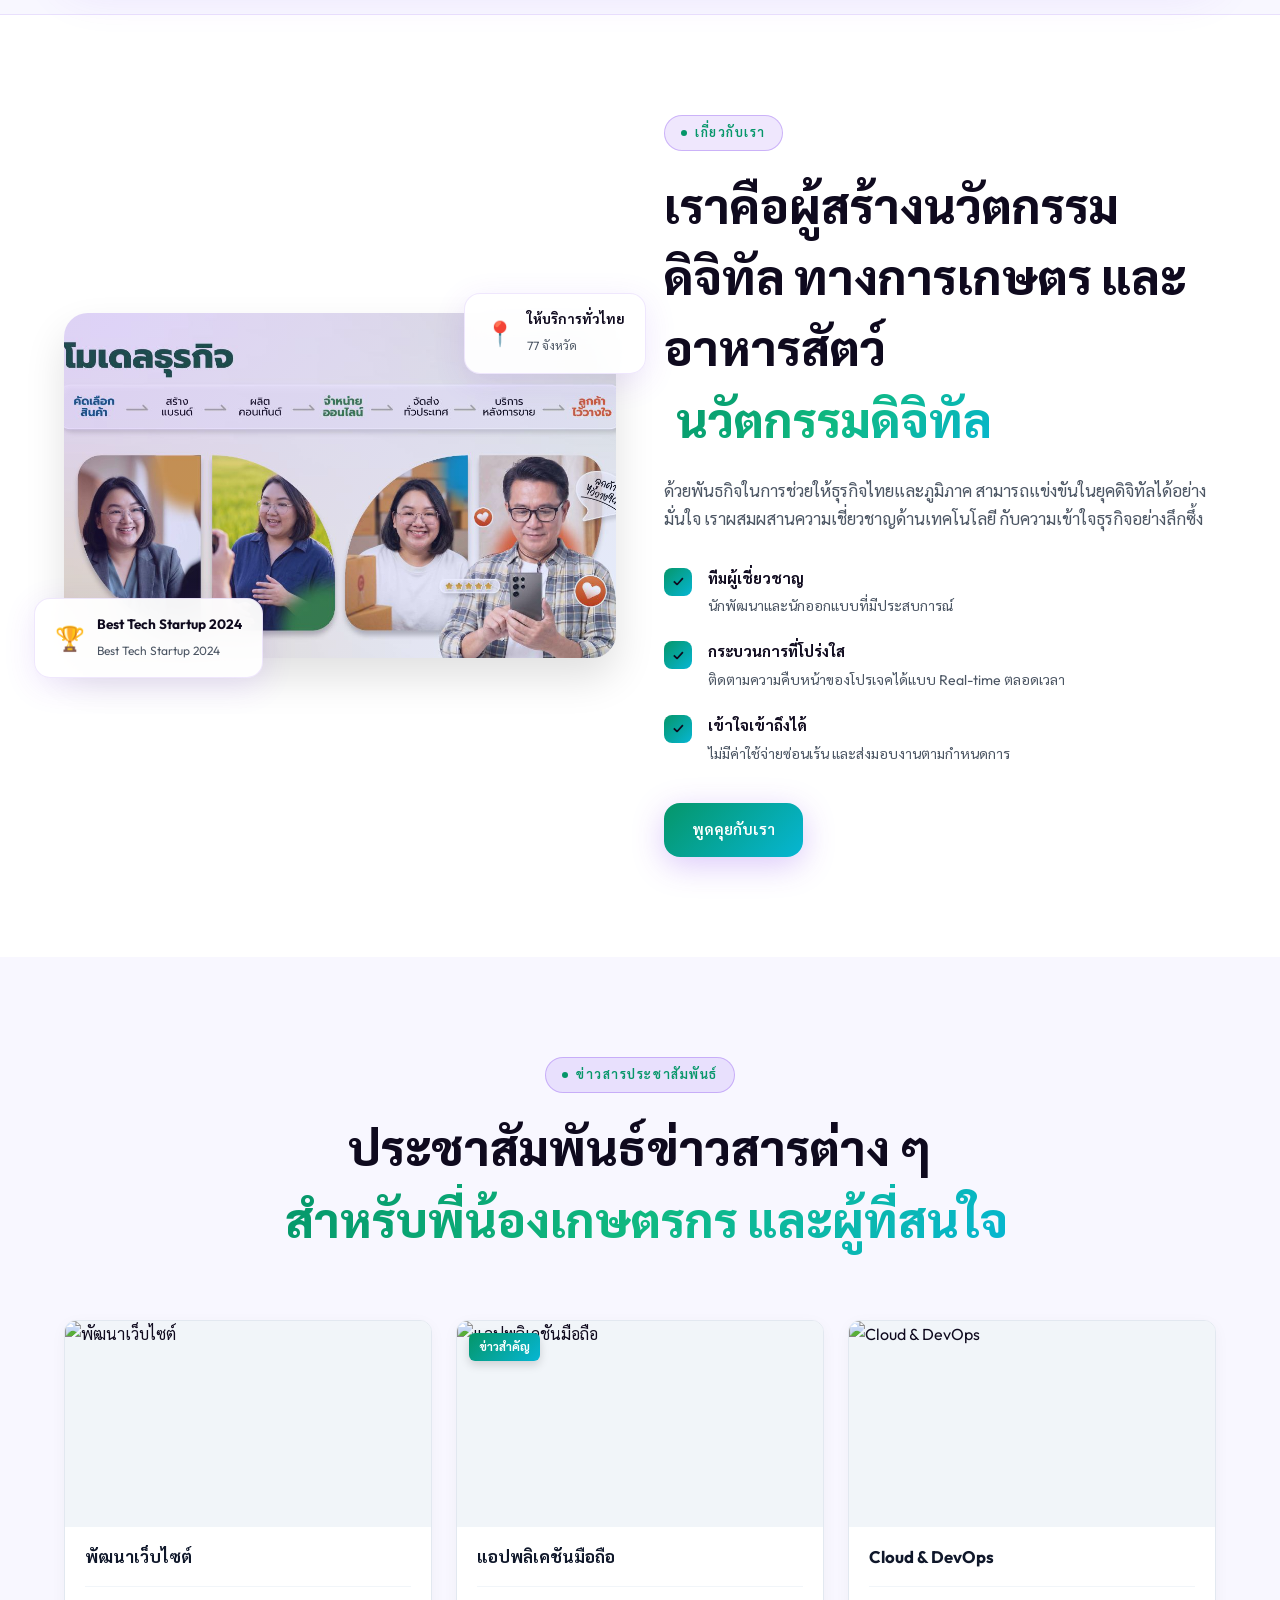
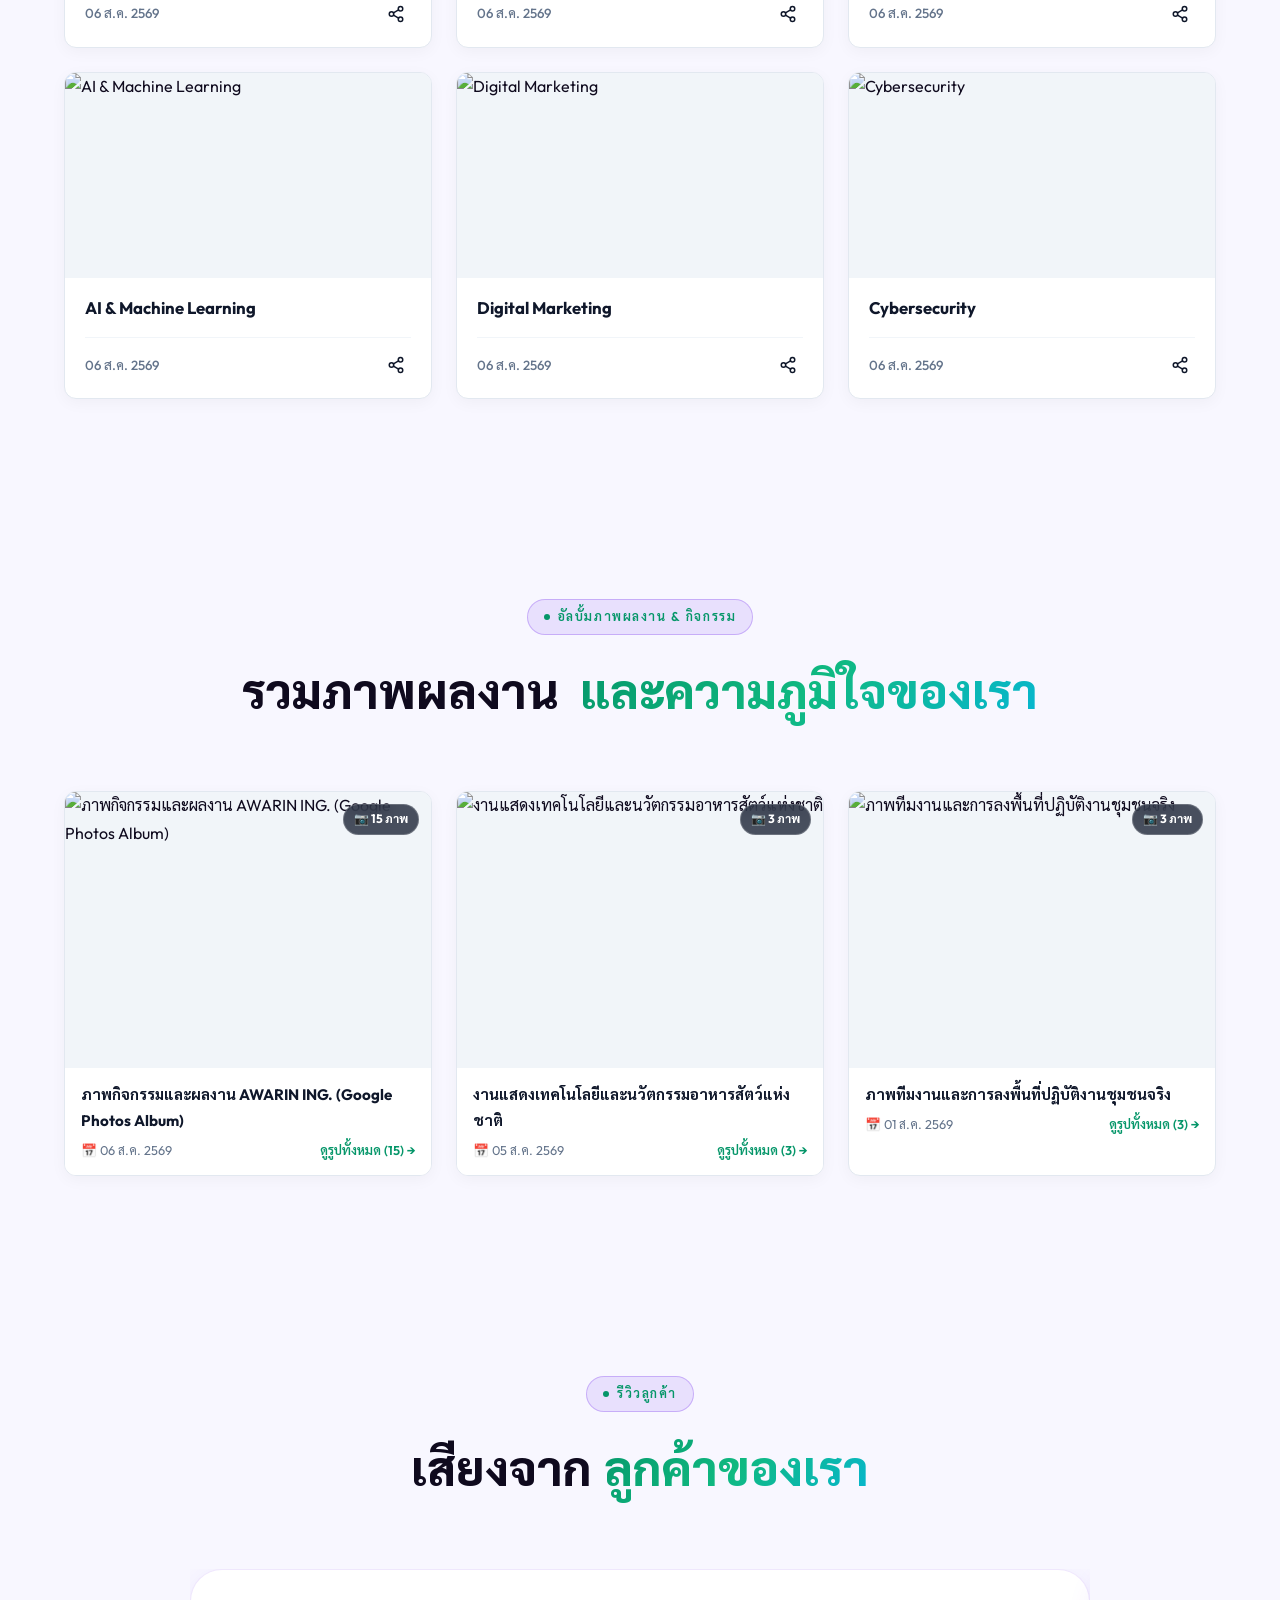
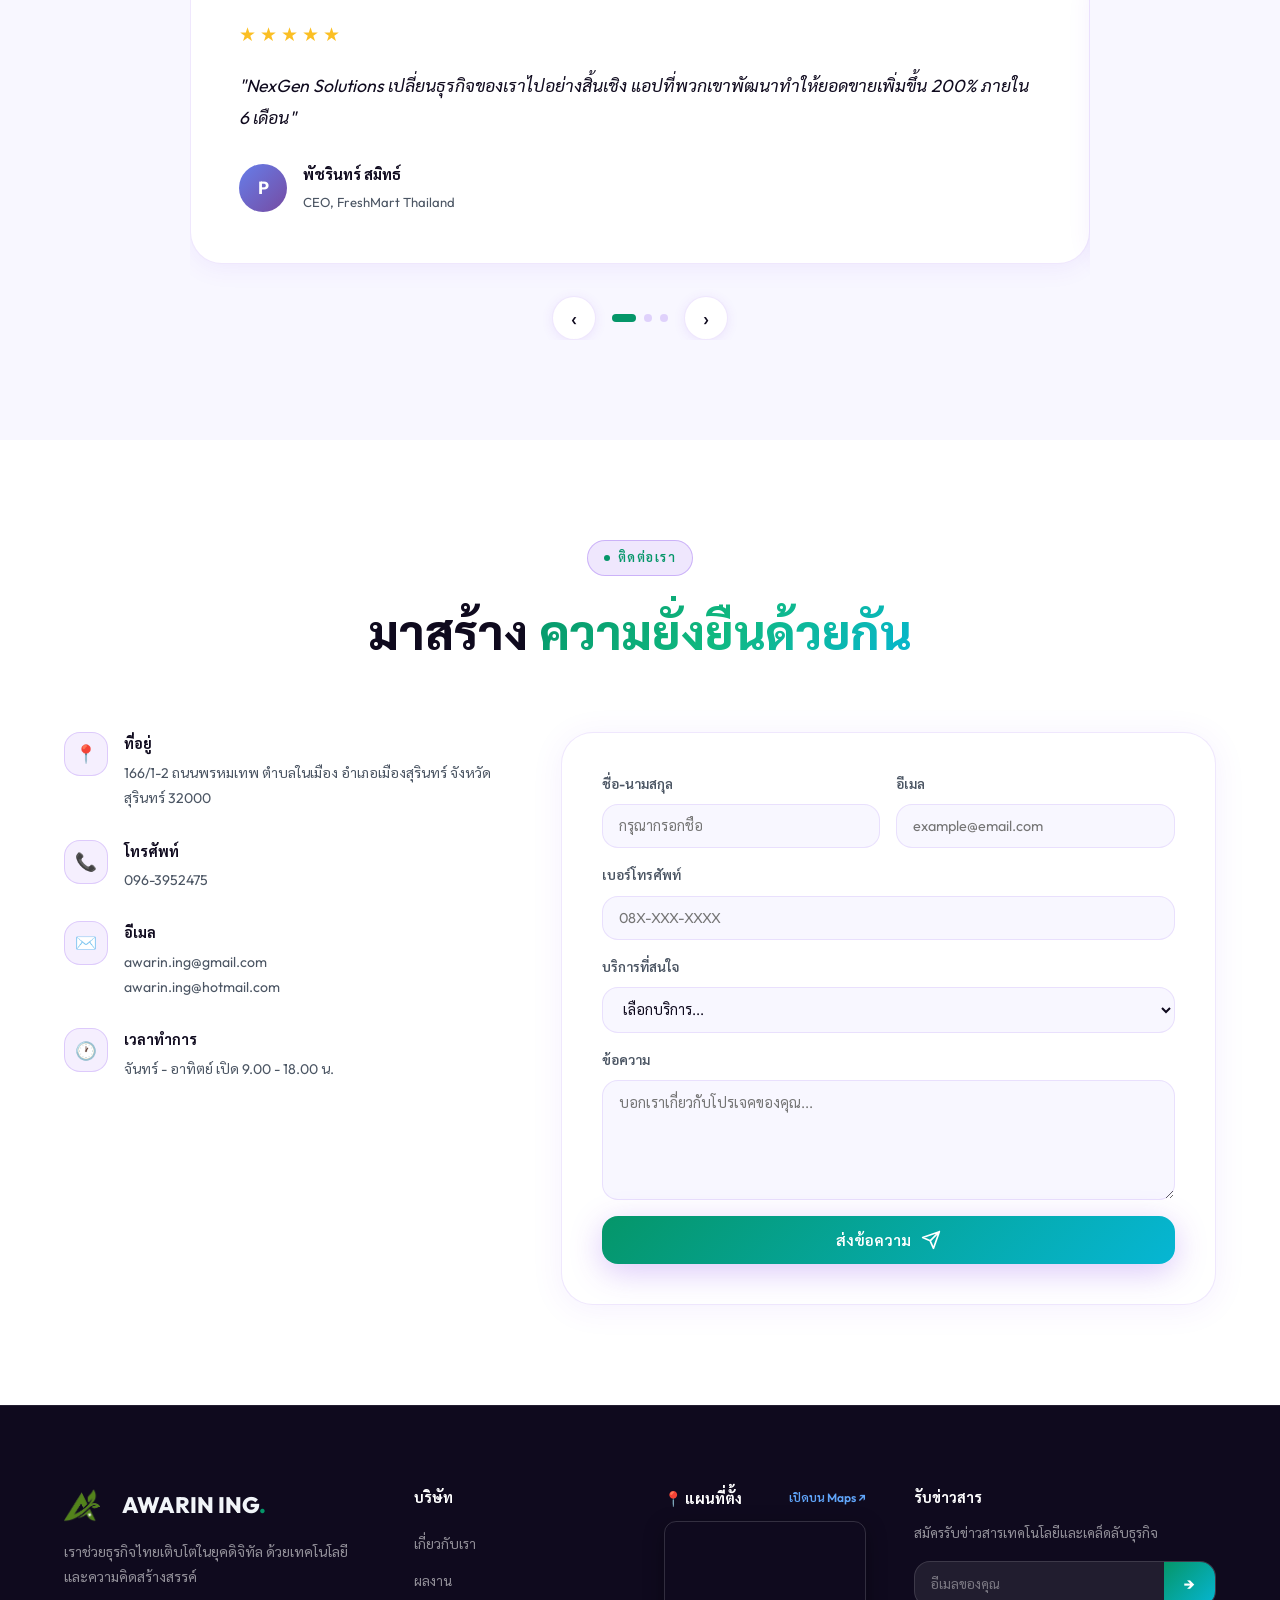
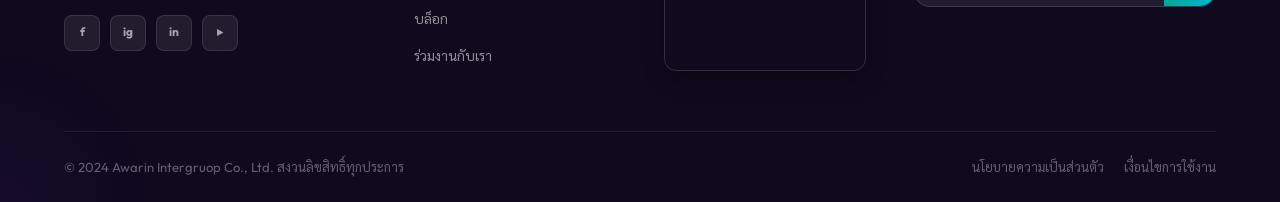
==== commit 15b02777: "Revert Google Maps embed back to compact column in footer grid between links and newsletter" ====
--- a/index.html
+++ b/index.html
@@ -478,6 +478,20 @@
             <li><a href="#">ร่วมงานกับเรา</a></li>
           </ul>
         </div>
+        <!-- Compact Footer Map Column -->
+        <div class="footer-map-col" id="contactMapContainer">
+          <div style="margin-bottom:10px;display:flex;justify-content:space-between;align-items:center">
+            <h5 style="margin:0;font-size:0.92rem;font-weight:700;color:#ffffff;display:flex;align-items:center;gap:6px">
+              <span>📍 แผนที่ตั้ง</span>
+            </h5>
+            <a id="openGoogleMapsBtn" href="https://maps.google.com" target="_blank" rel="noopener" style="font-size:0.75rem;color:#60a5fa;text-decoration:none;font-weight:600">
+              เปิดบน Maps ↗
+            </a>
+          </div>
+          <div style="position:relative;width:100%;height:150px;border-radius:12px;overflow:hidden;border:1px solid rgba(255,255,255,0.15);box-shadow:0 6px 20px rgba(0,0,0,0.35)">
+            <iframe id="contactMapIframe" src="https://www.google.com/maps/embed?pb=!1m18!1m12!1m3!1d3875.7277259163273!2d100.53696531483017!3d13.734689990358482!2m3!1f0!1f0!3f0!3m2!1i1024!2i768!4f13.1!3m3!1m2!1s0x30e29ed8b3687353%3A0xe541c49615a498b5!2sBangkok%2C%20Thailand!5e0!3m2!1sen!2sth!4v1620000000000!5m2!1sen!2sth" width="100%" height="100%" style="border:0;" allowfullscreen="" loading="lazy" referrerpolicy="no-referrer-when-downgrade"></iframe>
+          </div>
+        </div>
         <div class="footer-newsletter">
           <h5>รับข่าวสาร</h5>
           <p>สมัครรับข่าวสารเทคโนโลยีและเคล็ดลับธุรกิจ</p>
@@ -487,21 +501,6 @@
           </form>
         </div>
       </div>
-
-      <!-- Wide Footer Map Banner -->
-      <div class="footer-wide-map" id="contactMapContainer" style="margin-top:10px;margin-bottom:40px">
-        <div style="margin-bottom:12px;display:flex;justify-content:space-between;align-items:center;flex-wrap:wrap;gap:10px">
-          <h5 style="margin:0;font-size:1.02rem;font-weight:700;color:#ffffff;display:flex;align-items:center;gap:8px">
-            <span>📍 แผนที่ตั้งบริษัท / Google Maps Location</span>
-          </h5>
-          <a id="openGoogleMapsBtn" href="https://maps.google.com" target="_blank" rel="noopener" style="font-size:0.8rem;color:#60a5fa;text-decoration:none;font-weight:600;background:rgba(96,165,250,0.12);padding:6px 16px;border-radius:100px;border:1px solid rgba(96,165,250,0.3)">
-            🔗 เปิดดูใน Google Maps ↗
-          </a>
-        </div>
-        <div style="position:relative;width:100%;height:260px;border-radius:16px;overflow:hidden;border:1px solid rgba(255,255,255,0.15);box-shadow:0 10px 30px rgba(0,0,0,0.4)">
-          <iframe id="contactMapIframe" src="https://www.google.com/maps/embed?pb=!1m18!1m12!1m3!1d3875.7277259163273!2d100.53696531483017!3d13.734689990358482!2m3!1f0!1f0!3f0!3m2!1i1024!2i768!4f13.1!3m3!1m2!1s0x30e29ed8b3687353%3A0xe541c49615a498b5!2sBangkok%2C%20Thailand!5e0!3m2!1sen!2sth!4v1620000000000!5m2!1sen!2sth" width="100%" height="100%" style="border:0;" allowfullscreen="" loading="lazy" referrerpolicy="no-referrer-when-downgrade"></iframe>
-        </div>
-      </div>
       <div class="footer-bottom">
         <p>© 2024 Awarin Intergruop Co., Ltd. สงวนลิขสิทธิ์ทุกประการ</p>
         <div class="footer-bottom-links">
